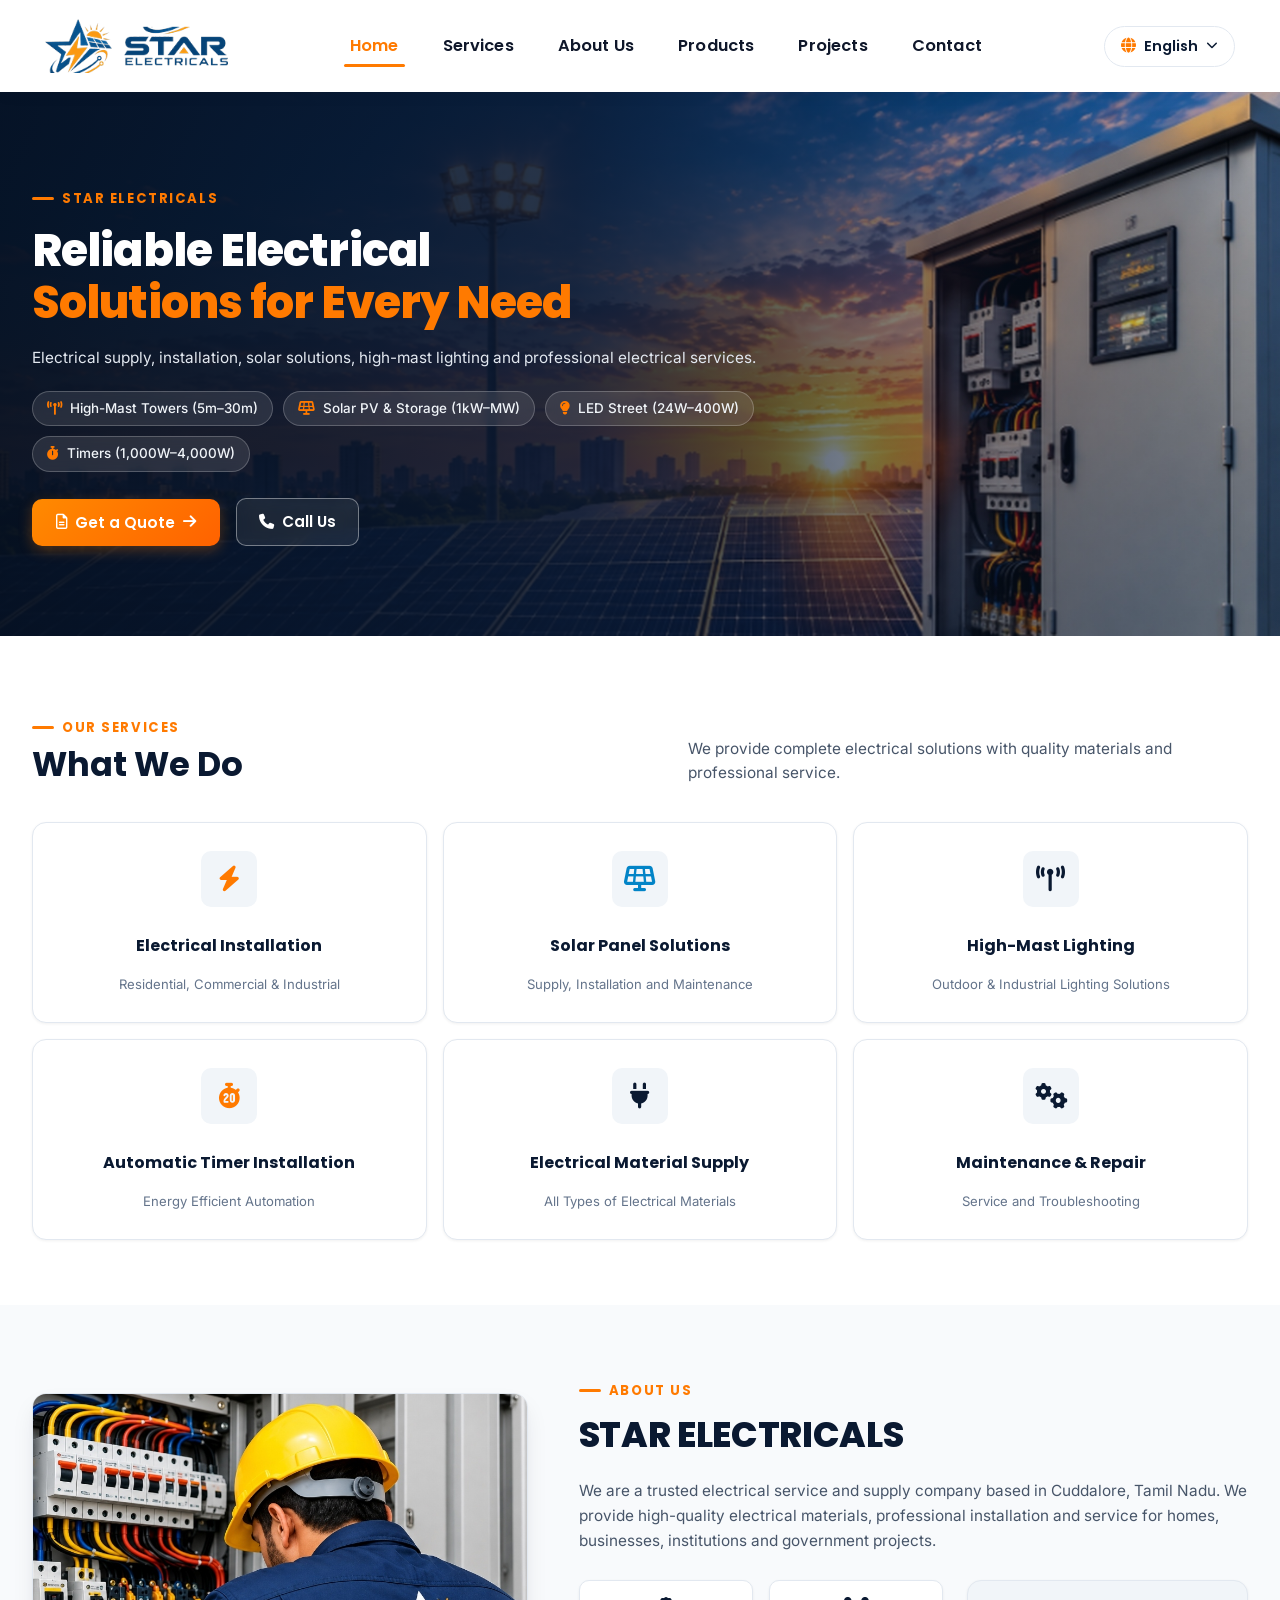
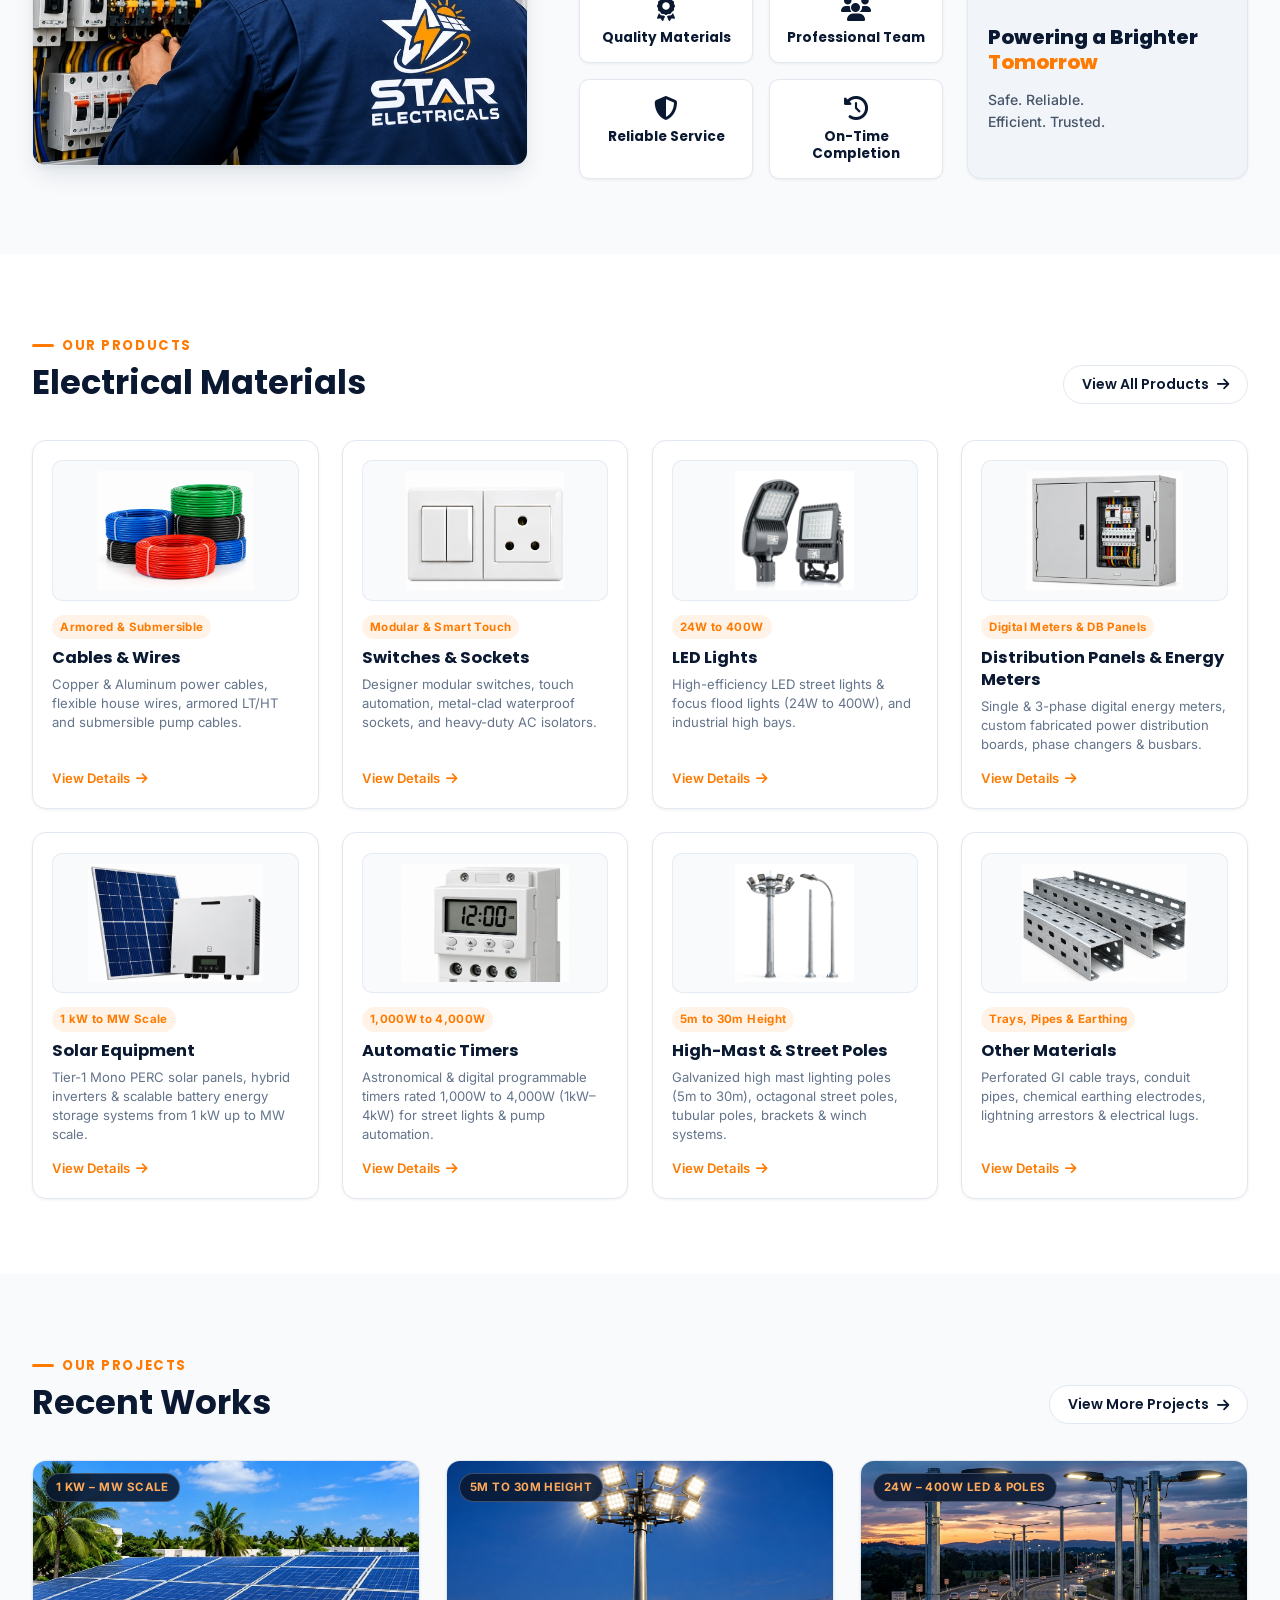
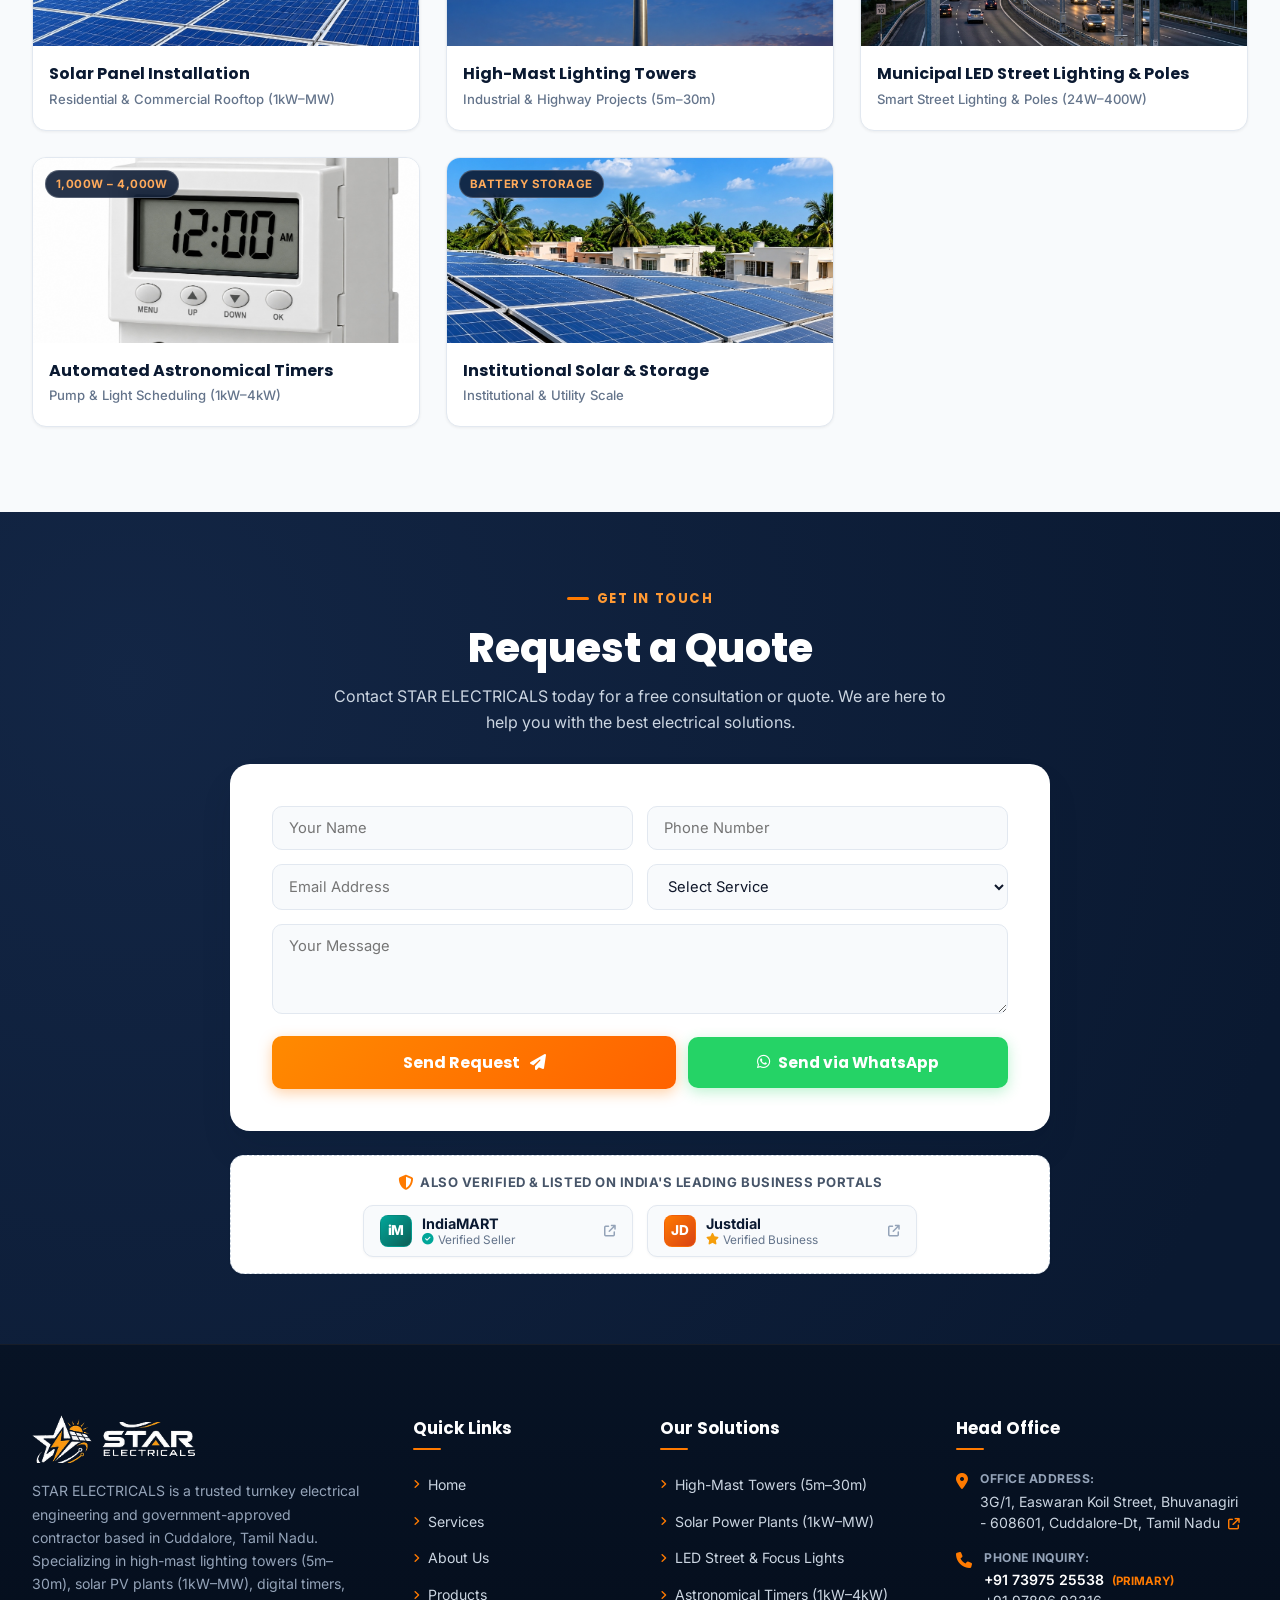
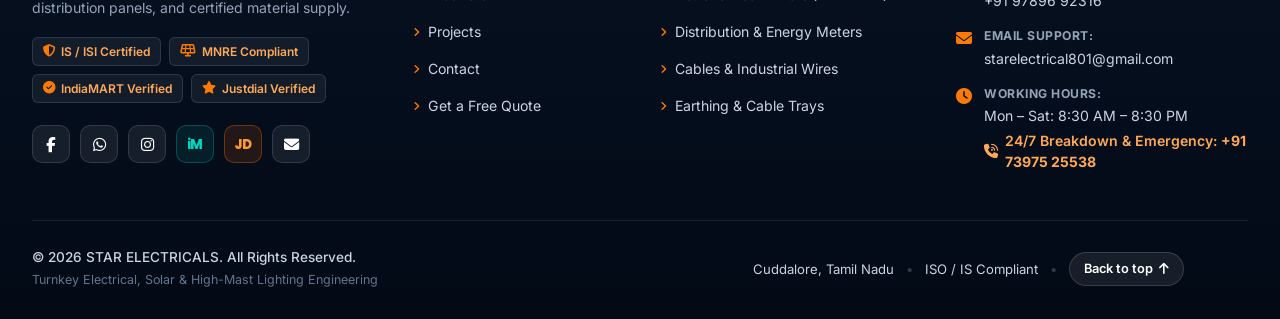
==== index.html @ 25f2b9d2 "Fix production canonical and sitemap URLs" ====
<!DOCTYPE html>
<html lang="en">
<head>
  <meta charset="UTF-8">
  <meta name="viewport" content="width=device-width, initial-scale=1.0">
  <title>STAR ELECTRICALS – Reliable Electrical Solutions, Solar & Lighting</title>
<meta name="description" content="STAR ELECTRICALS provides turnkey electrical engineering, high‑mast lighting, solar PV systems, LED street lighting (24W‑400W), and automatic timers (1,000W‑4,000W), and certified material supply across Tamil Nadu.">
<meta name="keywords" content="STAR ELECTRICALS, electrical services, high‑mast lighting, solar panels, LED street lights, automatic timers, electrical material supply, Cuddalore">
<meta name="robots" content="index, follow">
<link rel="canonical" href="https://www.starelectrical.net.in/">
<!-- Open Graph / Facebook -->
<meta property="og:title" content="STAR ELECTRICALS – Reliable Electrical Solutions, Solar & Lighting">
<meta property="og:description" content="Turnkey electrical engineering, high‑mast lighting, solar PV, LED street lighting, and automatic timers for residential, commercial and industrial projects in Tamil Nadu.">
<meta property="og:url" content="https://www.starelectrical.net.in/">
<meta property="og:type" content="website">
<meta property="og:image" content="https://www.starelectrical.net.in/assets/images/logo-horizontal.png">
<!-- Twitter Card -->
<meta name="twitter:card" content="summary_large_image">
<meta name="twitter:title" content="STAR ELECTRICALS – Reliable Electrical Solutions, Solar & Lighting">
<meta name="twitter:description" content="Turnkey electrical engineering, high‑mast lighting, solar PV, LED street lighting, and automatic timers for projects across Tamil Nadu.">
<meta name="twitter:image" content="https://www.starelectrical.net.in/assets/images/logo-horizontal.png">
<!-- Structured Data -->
<script type="application/ld+json">
{
  "@context": "https://schema.org",
  "@type": "LocalBusiness",
  "name": "STAR ELECTRICALS",
  "url": "https://www.starelectrical.net.in/",
  "logo": "https://www.starelectrical.net.in/assets/images/logo-horizontal.png",
  "telephone": "+91 73975 25538",
  "email": "starelectrical801@gmail.com",
  "address": {
    "@type": "PostalAddress",
    "streetAddress": "3G/1, Easwaran Koil Street",
    "addressLocality": "Bhuvanagiri",
    "addressRegion": "Tamil Nadu",
    "postalCode": "608601",
    "addressCountry": "IN"
  },
  "sameAs": [
    "https://www.facebook.com/share/1Vz6Le31kJ/",
    "https://wa.me/917397525538",
    "https://www.instagram.com/star_electrical801"
  ],
  "openingHours": "Mo-Sa 08:30-20:30"
}
</script>
  
  <!-- Google Fonts: Poppins, Inter & Indian language fonts -->
  <link rel="preconnect" href="https://fonts.googleapis.com">
  <link rel="preconnect" href="https://fonts.gstatic.com" crossorigin>
  <link href="https://fonts.googleapis.com/css2?family=Inter:wght@300;400;500;600;700&family=Poppins:wght@500;600;700;800&family=Noto+Sans+Tamil:wght@400;600;700&family=Noto+Sans+Devanagari:wght@400;600;700&family=Noto+Sans+Telugu:wght@400;600;700&family=Noto+Sans+Malayalam:wght@400;600;700&family=Noto+Sans+Kannada:wght@400;600;700&display=swap" rel="stylesheet">
  
  <!-- FontAwesome 6 Icons CDN -->
  <link rel="stylesheet" href="https://cdnjs.cloudflare.com/ajax/libs/font-awesome/6.5.1/css/all.min.css">
  
  <!-- Custom Stylesheet -->
  <link rel="stylesheet" href="styles.css">
</head>
<body>

  <!-- ==========================================================================
       HEADER & NAVIGATION BAR
       ========================================================================== -->
  <header class="site-header" id="siteHeader">
    <div class="container header-container">
      <!-- Logo Left -->
      <a href="#home" class="logo-wrapper" aria-label="STAR ELECTRICALS Home">
        <img src="assets/images/logo-horizontal.png" alt="STAR ELECTRICALS Logo" class="logo-img" onerror="this.src='assets/images/logo-transparent.png'">
      </a>

      <!-- Center Navigation Links -->
      <nav class="desktop-nav" aria-label="Main Navigation">
        <ul class="nav-menu">
          <li><a href="#home" class="nav-link active" data-i18n="nav_home">Home</a></li>
          <li><a href="#services" class="nav-link" data-i18n="nav_services">Services</a></li>
          <li><a href="#about" class="nav-link" data-i18n="nav_about">About Us</a></li>
          <li><a href="#products" class="nav-link" data-i18n="nav_products">Products</a></li>
          <li><a href="#projects" class="nav-link" data-i18n="nav_projects">Projects</a></li>
          <li><a href="#contact" class="nav-link" data-i18n="nav_contact">Contact</a></li>
        </ul>
      </nav>

      <!-- Right-Side Actions -->
      <div class="header-actions">
        <!-- Language Switcher Dropdown -->
        <div class="lang-selector-dropdown" id="langDropdownContainer">
          <button class="lang-btn" id="langBtn" type="button" aria-expanded="false" aria-label="Select Language">
            <i class="fa-solid fa-globe"></i>
            <span id="currentLangLabel">English</span>
            <i class="fa-solid fa-chevron-down" style="font-size: 0.72rem;"></i>
          </button>
          <ul class="lang-menu" id="langMenu">
            <li class="lang-option active" data-lang="en">English</li>
            <li class="lang-option" data-lang="ta">தமிழ் (Tamil)</li>
            <li class="lang-option" data-lang="hi">हिन्दी (Hindi)</li>
            <li class="lang-option" data-lang="te">తెలుగు (Telugu)</li>
            <li class="lang-option" data-lang="ml">മലയാളം (Malayalam)</li>
            <li class="lang-option" data-lang="kn">ಕನ್ನಡ (Kannada)</li>
          </ul>
        </div>

        <button class="mobile-toggle" id="mobileMenuBtn" aria-label="Toggle Mobile Menu">
          <i class="fa-solid fa-bars"></i>
        </button>
      </div>
    </div>
  </header>

  <!-- Mobile Drawer Menu -->
  <div class="mobile-nav-drawer" id="mobileDrawer">
    <div class="drawer-header">
      <img src="assets/images/logo-horizontal.png" alt="STAR ELECTRICALS" style="height: 38px;">
      <button class="modal-close-btn" id="closeDrawerBtn" aria-label="Close Menu">
        <i class="fa-solid fa-xmark"></i>
      </button>
    </div>

    <!-- Mobile Language Selector -->
    <div style="margin-bottom: 16px;">
      <span style="font-size: 0.8rem; font-weight: 700; color: var(--text-muted); text-transform: uppercase; margin-bottom: 6px; display: block;">
        <i class="fa-solid fa-globe" style="color: var(--primary-orange); margin-right: 4px;"></i> Select Language
      </span>
      <div class="mobile-lang-grid">
        <button class="mobile-lang-btn active" data-lang="en">EN</button>
        <button class="mobile-lang-btn" data-lang="ta">தமிழ்</button>
        <button class="mobile-lang-btn" data-lang="hi">हिन्दी</button>
        <button class="mobile-lang-btn" data-lang="te">తెలుగు</button>
        <button class="mobile-lang-btn" data-lang="ml">മലയാളം</button>
        <button class="mobile-lang-btn" data-lang="kn">ಕನ್ನಡ</button>
      </div>
    </div>

    <ul class="drawer-links">
      <li><a href="#home" class="drawer-link active" data-i18n="nav_home">Home</a></li>
      <li><a href="#services" class="drawer-link" data-i18n="nav_services">Services</a></li>
      <li><a href="#about" class="drawer-link" data-i18n="nav_about">About Us</a></li>
      <li><a href="#products" class="drawer-link" data-i18n="nav_products">Products</a></li>
      <li><a href="#projects" class="drawer-link" data-i18n="nav_projects">Projects</a></li>
      <li><a href="#contact" class="drawer-link" data-i18n="nav_contact">Contact</a></li>
    </ul>
    <div class="drawer-footer">
      <a href="tel:+917397525538" class="btn-phone-nav" style="justify-content: center;">
        <i class="fa-solid fa-phone"></i>
        <span>+91 73975 25538</span>
      </a>
      <button class="btn-primary open-quote-modal" style="width: 100%;">
        <span data-i18n="btn_quote">Get a Quote</span>
        <i class="fa-solid fa-arrow-right"></i>
      </button>
    </div>
  </div>

  <main>
    <!-- ==========================================================================
         HERO SECTION
         ========================================================================== -->
    <section class="hero-section" id="home">
      <div class="hero-overlay"></div>
      <div class="container hero-container">
        <!-- Hero Primary Content -->
        <div class="hero-content">
          <span class="section-tag" data-i18n="hero_tag">STAR ELECTRICALS</span>
          <h1 class="hero-title">
            <span data-i18n="hero_title_1">Reliable Electrical</span>
            <span class="text-orange" data-i18n="hero_title_2">Solutions for Every Need</span>
          </h1>
          <p class="hero-description" data-i18n="hero_desc">
            Turnkey electrical engineering, industrial high-mast lighting (5m–30m), solar PV systems (1kW–MW), digital timers, and certified equipment supply across Tamil Nadu.
          </p>

          <!-- Project Highlights Pills -->
          <div class="hero-project-pills">
            <span class="hero-pill"><i class="fa-solid fa-tower-broadcast"></i> High-Mast Towers (5m–30m)</span>
            <span class="hero-pill"><i class="fa-solid fa-solar-panel"></i> Solar PV & Storage (1kW–MW)</span>
            <span class="hero-pill"><i class="fa-solid fa-lightbulb"></i> LED Street (24W–400W)</span>
            <span class="hero-pill"><i class="fa-solid fa-stopwatch"></i> Timers (1,000W–4,000W)</span>
          </div>

          <div class="hero-buttons">
            <button class="btn-primary open-quote-modal" type="button">
              <i class="fa-regular fa-file-lines"></i>
              <span data-i18n="btn_quote">Get a Quote</span>
              <i class="fa-solid fa-arrow-right"></i>
            </button>
            <a href="tel:+917397525538" class="btn-outline-white">
              <i class="fa-solid fa-phone"></i>
              <span data-i18n="btn_call_us">Call Us</span>
            </a>
          </div>
        </div>
      </div>
    </section>

    <!-- ==========================================================================
         SERVICES SECTION ("What We Do")
         ========================================================================== -->
    <section class="services-section" id="services">
      <div class="container">
        <div class="section-header-row">
          <div>
            <span class="section-tag" data-i18n="services_tag">OUR SERVICES</span>
            <h2 class="section-title" data-i18n="services_title">What We Do</h2>
          </div>
          <p class="section-subtext" data-i18n="services_subtitle">
            We provide complete electrical solutions with quality materials and professional service.
          </p>
        </div>

        <div class="services-grid">
          <!-- Card 1: Electrical Installation -->
          <div class="service-card" onclick="selectServiceInForm('Electrical Installation')">
            <div class="service-icon-wrapper icon-orange">
              <i class="fa-solid fa-bolt"></i>
            </div>
            <h3 class="service-title" data-i18n="srv_1_title">Electrical Installation</h3>
            <p class="service-desc" data-i18n="srv_1_desc">Residential, Commercial & Industrial</p>
          </div>

          <!-- Card 2: Solar Panel Solutions -->
          <div class="service-card" onclick="selectServiceInForm('Solar Panel Solutions')">
            <div class="service-icon-wrapper">
              <i class="fa-solid fa-solar-panel" style="color: #0284c7;"></i>
            </div>
            <h3 class="service-title" data-i18n="srv_2_title">Solar Panel Solutions</h3>
            <p class="service-desc" data-i18n="srv_2_desc">Supply, Installation and Maintenance</p>
          </div>

          <!-- Card 3: High-Mast Lighting -->
          <div class="service-card" onclick="selectServiceInForm('High-Mast Lighting')">
            <div class="service-icon-wrapper">
              <i class="fa-solid fa-tower-broadcast" style="color: #0a1931;"></i>
            </div>
            <h3 class="service-title" data-i18n="srv_3_title">High-Mast Lighting</h3>
            <p class="service-desc" data-i18n="srv_3_desc">Outdoor & Industrial Lighting Solutions</p>
          </div>

          <!-- Card 4: Automatic Timer Installation -->
          <div class="service-card" onclick="selectServiceInForm('Automatic Timer Installation')">
            <div class="service-icon-wrapper icon-orange">
              <i class="fa-solid fa-stopwatch-20"></i>
            </div>
            <h3 class="service-title" data-i18n="srv_4_title">Automatic Timer Installation</h3>
            <p class="service-desc" data-i18n="srv_4_desc">Energy Efficient Automation</p>
          </div>

          <!-- Card 5: Electrical Material Supply -->
          <div class="service-card" onclick="selectServiceInForm('Electrical Material Supply')">
            <div class="service-icon-wrapper">
              <i class="fa-solid fa-plug" style="color: #0a1931;"></i>
            </div>
            <h3 class="service-title" data-i18n="srv_5_title">Electrical Material Supply</h3>
            <p class="service-desc" data-i18n="srv_5_desc">All Types of Electrical Materials</p>
          </div>

          <!-- Card 6: Maintenance & Repair -->
          <div class="service-card" onclick="selectServiceInForm('Maintenance & Repair')">
            <div class="service-icon-wrapper">
              <i class="fa-solid fa-gears" style="color: #0a1931;"></i>
            </div>
            <h3 class="service-title" data-i18n="srv_6_title">Maintenance & Repair</h3>
            <p class="service-desc" data-i18n="srv_6_desc">Service and Troubleshooting</p>
          </div>
        </div>
      </div>
    </section>

    <!-- ==========================================================================
         ABOUT SECTION
         ========================================================================== -->
    <section class="about-section" id="about">
      <div class="container">
        <div class="about-layout">
          <!-- Left Column: Technician Image -->
          <div class="about-image-card">
            <img src="assets/images/about-technician-hd.jpg" alt="STAR ELECTRICALS Certified Technician working on electrical panel" class="about-img">
          </div>

          <!-- Right Column: Content & Trust Indicators -->
          <div class="about-content">
            <span class="section-tag" data-i18n="about_tag">ABOUT US</span>
            <h2 class="about-company-name" data-i18n="about_company">STAR ELECTRICALS</h2>
            <p class="about-paragraph" data-i18n="about_desc">
              We are a trusted electrical service and supply company based in Cuddalore, Tamil Nadu. We provide high-quality electrical materials, professional installation and service for homes, businesses, institutions and government projects.
            </p>

            <div class="about-bottom-row">
              <!-- 4 Trust Indicators Grid -->
              <div class="trust-indicators-grid">
                <div class="trust-item">
                  <i class="fa-solid fa-award trust-icon"></i>
                  <span class="trust-label" data-i18n="trust_1">Quality Materials</span>
                </div>
                <div class="trust-item">
                  <i class="fa-solid fa-users trust-icon"></i>
                  <span class="trust-label" data-i18n="trust_2">Professional Team</span>
                </div>
                <div class="trust-item">
                  <i class="fa-solid fa-shield-halved trust-icon"></i>
                  <span class="trust-label" data-i18n="trust_3">Reliable Service</span>
                </div>
                <div class="trust-item">
                  <i class="fa-solid fa-clock-rotate-left trust-icon"></i>
                  <span class="trust-label" data-i18n="trust_4">On-Time Completion</span>
                </div>
              </div>

              <!-- Side Highlight Box -->
              <div class="side-highlight-card">
                <h3 class="highlight-heading">
                  <span data-i18n="highlight_title_1">Powering a Brighter</span>
                  <span class="highlight-orange" data-i18n="highlight_title_2">Tomorrow</span>
                </h3>
                <p class="highlight-values" data-i18n="highlight_values">
                  Safe. Reliable.<br>
                  Efficient. Trusted.
                </p>
              </div>
            </div>
          </div>
        </div>
      </div>
    </section>

    <!-- ==========================================================================
         PRODUCTS SECTION ("Electrical Materials")
         ========================================================================== -->
    <section class="products-section" id="products">
      <div class="container">
        <div class="section-header-row">
          <div>
            <span class="section-tag" data-i18n="products_tag">OUR PRODUCTS</span>
            <h2 class="section-title" data-i18n="products_title">Electrical Materials</h2>
          </div>
          <button class="btn-outline-navy open-quote-modal" type="button">
            <span data-i18n="btn_view_products">View All Products</span>
            <i class="fa-solid fa-arrow-right"></i>
          </button>
        </div>

        <div class="products-grid">
          <!-- Product 1: Cables & Wires -->
          <div class="product-card" onclick="openProductModal('cables')">
            <div class="product-image-container">
              <img src="assets/images/product-cables-hd.jpg" alt="Cables & Wires" class="product-img">
            </div>
            <div class="product-card-body">
              <span class="product-badge">Armored & Submersible</span>
              <h3 class="product-title" data-i18n="prod_1">Cables & Wires</h3>
              <p class="product-snippet">Copper & Aluminum power cables, flexible house wires, armored LT/HT and submersible pump cables.</p>
              <div class="product-card-action">
                <span>View Details</span>
                <i class="fa-solid fa-arrow-right"></i>
              </div>
            </div>
          </div>

          <!-- Product 2: Switches & Sockets -->
          <div class="product-card" onclick="openProductModal('switches')">
            <div class="product-image-container">
              <img src="assets/images/product-switches-hd.jpg" alt="Switches & Sockets" class="product-img">
            </div>
            <div class="product-card-body">
              <span class="product-badge">Modular & Smart Touch</span>
              <h3 class="product-title" data-i18n="prod_2">Switches & Sockets</h3>
              <p class="product-snippet">Designer modular switches, touch automation, metal-clad waterproof sockets, and heavy-duty AC isolators.</p>
              <div class="product-card-action">
                <span>View Details</span>
                <i class="fa-solid fa-arrow-right"></i>
              </div>
            </div>
          </div>

          <!-- Product 3: LED Lights -->
          <div class="product-card" onclick="openProductModal('led')">
            <div class="product-image-container">
              <img src="assets/images/product-led-hd.jpg" alt="LED Lights" class="product-img">
            </div>
            <div class="product-card-body">
              <span class="product-badge">24W to 400W</span>
              <h3 class="product-title" data-i18n="prod_3">LED Lights</h3>
              <p class="product-snippet">High-efficiency LED street lights & focus flood lights (24W to 400W), and industrial high bays.</p>
              <div class="product-card-action">
                <span>View Details</span>
                <i class="fa-solid fa-arrow-right"></i>
              </div>
            </div>
          </div>

          <!-- Product 4: Distribution Panels & Energy Meters -->
          <div class="product-card" onclick="openProductModal('panels')">
            <div class="product-image-container">
              <img src="assets/images/product-panels-hd.jpg" alt="Distribution Panels & Energy Meters" class="product-img">
            </div>
            <div class="product-card-body">
              <span class="product-badge">Digital Meters & DB Panels</span>
              <h3 class="product-title" data-i18n="prod_4">Distribution Panels & Energy Meters</h3>
              <p class="product-snippet">Single & 3-phase digital energy meters, custom fabricated power distribution boards, phase changers & busbars.</p>
              <div class="product-card-action">
                <span>View Details</span>
                <i class="fa-solid fa-arrow-right"></i>
              </div>
            </div>
          </div>

          <!-- Product 5: Solar Equipment -->
          <div class="product-card" onclick="openProductModal('solar')">
            <div class="product-image-container">
              <img src="assets/images/product-solar-hd.jpg" alt="Solar Equipment" class="product-img">
            </div>
            <div class="product-card-body">
              <span class="product-badge">1 kW to MW Scale</span>
              <h3 class="product-title" data-i18n="prod_5">Solar Equipment</h3>
              <p class="product-snippet">Tier-1 Mono PERC solar panels, hybrid inverters & scalable battery energy storage systems from 1 kW up to MW scale.</p>
              <div class="product-card-action">
                <span>View Details</span>
                <i class="fa-solid fa-arrow-right"></i>
              </div>
            </div>
          </div>

          <!-- Product 6: Automatic Timers -->
          <div class="product-card" onclick="openProductModal('timers')">
            <div class="product-image-container">
              <img src="assets/images/product-timers-hd.jpg" alt="Automatic Timers" class="product-img">
            </div>
            <div class="product-card-body">
              <span class="product-badge">1,000W to 4,000W</span>
              <h3 class="product-title" data-i18n="prod_6">Automatic Timers</h3>
              <p class="product-snippet">Astronomical & digital programmable timers rated 1,000W to 4,000W (1kW–4kW) for street lights & pump automation.</p>
              <div class="product-card-action">
                <span>View Details</span>
                <i class="fa-solid fa-arrow-right"></i>
              </div>
            </div>
          </div>

          <!-- Product 7: High-Mast & Street Poles -->
          <div class="product-card" onclick="openProductModal('poles')">
            <div class="product-image-container">
              <img src="assets/images/product-pole-hd.jpg" alt="High-Mast & Street Poles" class="product-img">
            </div>
            <div class="product-card-body">
              <span class="product-badge">5m to 30m Height</span>
              <h3 class="product-title" data-i18n="prod_8">High-Mast & Street Poles</h3>
              <p class="product-snippet">Galvanized high mast lighting poles (5m to 30m), octagonal street poles, tubular poles, brackets & winch systems.</p>
              <div class="product-card-action">
                <span>View Details</span>
                <i class="fa-solid fa-arrow-right"></i>
              </div>
            </div>
          </div>

          <!-- Product 8: Other Materials -->
          <div class="product-card" onclick="openProductModal('other')">
            <div class="product-image-container">
              <img src="assets/images/product-other-hd.jpg" alt="Other Materials" class="product-img">
            </div>
            <div class="product-card-body">
              <span class="product-badge">Trays, Pipes & Earthing</span>
              <h3 class="product-title" data-i18n="prod_7">Other Materials</h3>
              <p class="product-snippet">Perforated GI cable trays, conduit pipes, chemical earthing electrodes, lightning arrestors & electrical lugs.</p>
              <div class="product-card-action">
                <span>View Details</span>
                <i class="fa-solid fa-arrow-right"></i>
              </div>
            </div>
          </div>
        </div>
      </div>
    </section>

    <!-- ==========================================================================
         PROJECTS SECTION ("Recent Works")
         ========================================================================== -->
    <section class="projects-section" id="projects">
      <div class="container">
        <div class="section-header-row">
          <div>
            <span class="section-tag" data-i18n="projects_tag">OUR PROJECTS</span>
            <h2 class="section-title" data-i18n="projects_title">Recent Works</h2>
          </div>
          <button class="btn-outline-navy open-quote-modal" type="button">
            <span data-i18n="btn_view_projects">View More Projects</span>
            <i class="fa-solid fa-arrow-right"></i>
          </button>
        </div>

        <div class="projects-grid">
          <!-- Project 1: Solar Panel Installation (1kW to MW) -->
          <div class="project-card" onclick="openProjectLightbox('solar-rooftop')">
            <div class="project-image-box">
              <span class="project-badge-overlay">1 kW – MW Scale</span>
              <img src="assets/images/project-solar-residential-hd.jpg" alt="Solar Panel Installation" class="project-img">
            </div>
            <div class="project-info">
              <h3 class="project-title" data-i18n="proj_1_title">Solar Panel Installation</h3>
              <span class="project-category" data-i18n="proj_1_cat">Residential & Commercial Rooftop (1kW–MW)</span>
            </div>
          </div>

          <!-- Project 2: High-Mast Lighting Towers (5m to 30m) -->
          <div class="project-card" onclick="openProjectLightbox('high-mast')">
            <div class="project-image-box">
              <span class="project-badge-overlay">5m to 30m Height</span>
              <img src="assets/images/project-highmast-industrial-hd.jpg" alt="High-Mast Lighting Towers" class="project-img">
            </div>
            <div class="project-info">
              <h3 class="project-title" data-i18n="proj_2_title">High-Mast Lighting Towers</h3>
              <span class="project-category" data-i18n="proj_2_cat">Industrial & Highway Projects (5m–30m)</span>
            </div>
          </div>

          <!-- Project 4: Municipal LED Street Lighting & Poles (24W to 400W) -->
          <div class="project-card" onclick="openProjectLightbox('street-lighting')">
            <div class="project-image-box">
              <span class="project-badge-overlay">24W – 400W LED & Poles</span>
              <img src="assets/images/project-street-lighting-hd.jpg" alt="Municipal LED Street Lighting & Poles" class="project-img">
            </div>
            <div class="project-info">
              <h3 class="project-title" data-i18n="proj_4_title">Municipal LED Street Lighting & Poles</h3>
              <span class="project-category" data-i18n="proj_4_cat">Smart Street Lighting & Poles (24W–400W)</span>
            </div>
          </div>

          <!-- Project 5: Automated Astronomical Timers (1,000W to 4,000W) -->
          <div class="project-card" onclick="openProjectLightbox('automatic-timers')">
            <div class="project-image-box">
              <span class="project-badge-overlay">1,000W – 4,000W</span>
              <img src="assets/images/product-timers-hd.jpg" alt="Automated Astronomical Timers" class="project-img">
            </div>
            <div class="project-info">
              <h3 class="project-title" data-i18n="proj_5_title">Automated Astronomical Timers</h3>
              <span class="project-category" data-i18n="proj_5_cat">Pump & Light Scheduling (1kW–4kW)</span>
            </div>
          </div>

          <!-- Project 6: Institutional Solar & Battery Storage -->
          <div class="project-card" onclick="openProjectLightbox('institutional-solar')">
            <div class="project-image-box">
              <span class="project-badge-overlay">Battery Storage</span>
              <img src="assets/images/project-solar-institutional-hd.jpg" alt="Institutional Solar & Storage" class="project-img">
            </div>
            <div class="project-info">
              <h3 class="project-title" data-i18n="proj_6_title">Institutional Solar & Storage</h3>
              <span class="project-category" data-i18n="proj_6_cat">Institutional & Utility Scale</span>
            </div>
          </div>
        </div>
      </div>
    </section>

    <!-- ==========================================================================
         CONTACT / CTA SECTION ("Need Electrical Service?")
         ========================================================================== -->
    <section class="contact-section" id="contact">
      <div class="container">
        <div class="quote-section-wrapper">
          <div class="quote-section-header">
            <span class="section-tag" style="color: #ff9933;" data-i18n="contact_tag">GET IN TOUCH</span>
            <h2 class="contact-title" data-i18n="form_title">Request a Quote</h2>
            <p class="contact-description" data-i18n="contact_desc">
              Contact STAR ELECTRICALS today for a free consultation or quote. We are here to help you with the best electrical solutions.
            </p>
          </div>

          <!-- Request a Quote Form Card -->
          <div class="quote-form-card">
            <form class="quote-form" id="quoteForm" onsubmit="handleQuoteSubmit(event)">
              <div class="form-row-2col">
                <input type="text" id="formName" class="form-input" placeholder="Your Name" data-i18n-placeholder="placeholder_name" required>
                <input type="tel" id="formPhone" class="form-input" placeholder="Phone Number" data-i18n-placeholder="placeholder_phone" required>
              </div>
              <div class="form-row-2col">
                <input type="email" id="formEmail" class="form-input" placeholder="Email Address" data-i18n-placeholder="placeholder_email">
                <select id="formService" class="form-select" required>
                  <option value="" disabled selected data-i18n="select_service">Select Service</option>
                  <option value="Electrical Installation">Electrical Installation</option>
                  <option value="Solar Panel Solutions">Solar Panel Solutions</option>
                  <option value="High-Mast Lighting">High-Mast Lighting</option>
                  <option value="High-Mast & Poles Supply">High-Mast & Poles Supply</option>
                  <option value="LED & Focus Lighting">LED & Focus Lighting</option>
                  <option value="Automatic Timer Installation">Automatic Timer Installation</option>
                  <option value="Electrical Material Supply">Electrical Material Supply</option>
                  <option value="Maintenance & Repair">Maintenance & Repair</option>
                  <option value="Other Inquiries">Other Inquiries</option>
                </select>
              </div>
              <textarea id="formMessage" class="form-textarea" placeholder="Your Message" data-i18n-placeholder="placeholder_msg" rows="3"></textarea>
              
              <div class="form-actions-row">
                <button type="submit" class="btn-form-submit" id="btnSubmitQuote">
                  <span data-i18n="btn_send_request">Send Request to Email</span>
                  <i class="fa-solid fa-paper-plane"></i>
                </button>
                <button type="button" class="btn-wa-submit" onclick="sendQuoteViaWhatsApp('quoteForm')" title="Send quote directly to WhatsApp">
                  <i class="fa-brands fa-whatsapp"></i>
                  <span>Send via WhatsApp</span>
                </button>
              </div>
            </form>
          </div>

          <!-- Verified B2B Directories Strip -->
          <div class="quote-b2b-trust-strip">
            <div class="b2b-trust-title">
              <i class="fa-solid fa-shield-halved"></i>
              <span>Also Verified & Listed on India's Leading Business Portals</span>
            </div>
            <div class="b2b-trust-chips">
              <a href="https://IndiaMART.in/y2gMbQ3L" target="_blank" rel="noopener" class="b2b-trust-chip im" title="Star Electricals on IndiaMART">
                <span class="b2b-chip-badge im-tag">iM</span>
                <span class="b2b-chip-info">
                  <strong>IndiaMART</strong>
                  <span class="b2b-sub"><i class="fa-solid fa-circle-check"></i> Verified Seller</span>
                </span>
                <i class="fa-solid fa-arrow-up-right-from-square chip-ext-icon"></i>
              </a>
              <a href="https://www.justdial.com/Cuddalore/Star-Electricals-Bhuvanagiri/nct-10182601" target="_blank" rel="noopener" class="b2b-trust-chip jd" title="Star Electricals on Justdial">
                <span class="b2b-chip-badge jd-tag">JD</span>
                <span class="b2b-chip-info">
                  <strong>Justdial</strong>
                  <span class="b2b-sub"><i class="fa-solid fa-star"></i> Verified Business</span>
                </span>
                <i class="fa-solid fa-arrow-up-right-from-square chip-ext-icon"></i>
              </a>
            </div>
          </div>
        </div>
      </div>
    </section>
  </main>

  <!-- ==========================================================================
       FOOTER
       ========================================================================== -->
  <footer class="site-footer">
    <div class="container">
      <!-- Main Footer Columns -->
      <div class="footer-main-grid">
        <!-- Col 1: Company Profile & Socials -->
        <div class="footer-col footer-col-about">
          <div class="footer-logo-box">
            <img src="assets/images/logo-horizontal-white.png" alt="STAR ELECTRICALS" class="footer-logo-img" onerror="this.src='assets/images/logo-white.png'">
          </div>
          <p class="footer-about-text">
            STAR ELECTRICALS is a trusted turnkey electrical engineering and government-approved contractor based in Cuddalore, Tamil Nadu. Specializing in high-mast lighting towers (5m–30m), solar PV plants (1kW–MW), digital timers, distribution panels, and certified material supply.
          </p>
          <div class="footer-badges">
            <span class="footer-badge"><i class="fa-solid fa-shield-halved"></i> IS / ISI Certified</span>
            <span class="footer-badge"><i class="fa-solid fa-solar-panel"></i> MNRE Compliant</span>
            <a href="https://IndiaMART.in/y2gMbQ3L" target="_blank" rel="noopener" class="footer-badge footer-badge-link im-badge" title="Verified Seller on IndiaMART">
              <i class="fa-solid fa-circle-check"></i> IndiaMART Verified
            </a>
            <a href="https://www.justdial.com/Cuddalore/Star-Electricals-Bhuvanagiri/nct-10182601" target="_blank" rel="noopener" class="footer-badge footer-badge-link jd-badge" title="Verified Business on Justdial">
              <i class="fa-solid fa-star"></i> Justdial Verified
            </a>
          </div>
          <div class="footer-social-links">
            <a href="https://www.facebook.com/share/1Vz6Le31kJ/" target="_blank" rel="noopener" class="social-icon-btn fb" title="Facebook" aria-label="Facebook">
              <i class="fa-brands fa-facebook-f"></i>
            </a>
            <a href="https://wa.me/917397525538" target="_blank" rel="noopener" class="social-icon-btn wa" title="WhatsApp (+91 73975 25538)" aria-label="WhatsApp">
              <i class="fa-brands fa-whatsapp"></i>
            </a>
            <a href="https://www.instagram.com/star_electrical801?stkn=MTY3cGUxZndmcHlkZw==" target="_blank" rel="noopener" class="social-icon-btn ig" title="Instagram" aria-label="Instagram">
              <i class="fa-brands fa-instagram"></i>
            </a>
            <a href="https://IndiaMART.in/y2gMbQ3L" target="_blank" rel="noopener" class="social-icon-btn im" title="IndiaMART Verified Seller Profile" aria-label="IndiaMART">
              <span class="b2b-btn-text">iM</span>
            </a>
            <a href="https://www.justdial.com/Cuddalore/Star-Electricals-Bhuvanagiri/nct-10182601" target="_blank" rel="noopener" class="social-icon-btn jd" title="Justdial Verified Business Profile" aria-label="Justdial">
              <span class="b2b-btn-text">JD</span>
            </a>
            <a href="mailto:starelectrical801@gmail.com" class="social-icon-btn em" title="Email Us (starelectrical801@gmail.com)" aria-label="Email">
              <i class="fa-solid fa-envelope"></i>
            </a>
          </div>
        </div>

        <!-- Col 2: Quick Links Navigation -->
        <div class="footer-col">
          <h4 class="footer-col-title">Quick Links</h4>
          <ul class="footer-links-list">
            <li><a href="#home"><i class="fa-solid fa-angle-right"></i> <span data-i18n="nav_home">Home</span></a></li>
            <li><a href="#services"><i class="fa-solid fa-angle-right"></i> <span data-i18n="nav_services">Our Services</span></a></li>
            <li><a href="#about"><i class="fa-solid fa-angle-right"></i> <span data-i18n="nav_about">About Us</span></a></li>
            <li><a href="#products"><i class="fa-solid fa-angle-right"></i> <span data-i18n="nav_products">Products & Materials</span></a></li>
            <li><a href="#projects"><i class="fa-solid fa-angle-right"></i> <span data-i18n="nav_projects">Recent Projects</span></a></li>
            <li><a href="#contact"><i class="fa-solid fa-angle-right"></i> <span data-i18n="nav_contact">Contact Us</span></a></li>
            <li><a href="javascript:void(0)" onclick="openQuoteModal()"><i class="fa-solid fa-angle-right"></i> <span>Get a Free Quote</span></a></li>
          </ul>
        </div>

        <!-- Col 3: Key Solutions & Equipment -->
        <div class="footer-col">
          <h4 class="footer-col-title">Our Solutions</h4>
          <ul class="footer-links-list">
            <li><a href="javascript:void(0)" onclick="openProductModal('poles')"><i class="fa-solid fa-angle-right"></i> <span>High-Mast Towers (5m–30m)</span></a></li>
            <li><a href="javascript:void(0)" onclick="openProductModal('solar')"><i class="fa-solid fa-angle-right"></i> <span>Solar Power Plants (1kW–MW)</span></a></li>
            <li><a href="javascript:void(0)" onclick="openProductModal('led')"><i class="fa-solid fa-angle-right"></i> <span>LED Street & Focus Lights</span></a></li>
            <li><a href="javascript:void(0)" onclick="openProductModal('timers')"><i class="fa-solid fa-angle-right"></i> <span>Astronomical Timers (1kW–4kW)</span></a></li>
            <li><a href="javascript:void(0)" onclick="openProductModal('panels')"><i class="fa-solid fa-angle-right"></i> <span>Distribution & Energy Meters</span></a></li>
            <li><a href="javascript:void(0)" onclick="openProductModal('cables')"><i class="fa-solid fa-angle-right"></i> <span>Cables & Industrial Wires</span></a></li>
            <li><a href="javascript:void(0)" onclick="openProductModal('other')"><i class="fa-solid fa-angle-right"></i> <span>Earthing & Cable Trays</span></a></li>
          </ul>
        </div>

        <!-- Col 4: Corporate Headquarters & Hours -->
        <div class="footer-col">
          <h4 class="footer-col-title">Head Office</h4>
          <ul class="footer-contact-list">
            <li class="footer-contact-item">
              <i class="fa-solid fa-location-dot footer-contact-icon"></i>
              <div>
                <strong class="footer-contact-label">Office Address:</strong>
                <a href="https://www.google.com/maps/search/?api=1&query=STAR+ELECTRICALS+3G%2F1+Easwaran+Koil+Street+Bhuvanagiri+608601+Cuddalore+Tamil+Nadu" target="_blank" rel="noopener" class="footer-map-link" title="Open Office Location in Google Maps">
                  <span>3G/1, Easwaran Koil Street, Bhuvanagiri - 608601, Cuddalore-Dt, Tamil Nadu</span>
                  <i class="fa-solid fa-arrow-up-right-from-square" style="font-size: 0.72rem; color: var(--primary-orange); margin-left: 4px;"></i>
                </a>
              </div>
            </li>
            <li class="footer-contact-item">
              <i class="fa-solid fa-phone footer-contact-icon"></i>
              <div>
                <strong class="footer-contact-label">Phone Inquiry:</strong>
                <a href="tel:+917397525538" style="font-weight: 600; color: #ffffff;">+91 73975 25538 <span style="font-size: 0.72rem; color: var(--primary-orange); font-weight: 700; text-transform: uppercase; margin-left: 4px;">(Primary)</span></a><br>
                <a href="tel:+919789692316">+91 97896 92316</a>
              </div>
            </li>
            <li class="footer-contact-item">
              <i class="fa-solid fa-envelope footer-contact-icon"></i>
              <div>
                <strong class="footer-contact-label">Email Support:</strong>
                <a href="mailto:starelectrical801@gmail.com">starelectrical801@gmail.com</a>
              </div>
            </li>
            <li class="footer-contact-item">
              <i class="fa-solid fa-clock footer-contact-icon"></i>
              <div>
                <strong class="footer-contact-label">Working Hours:</strong>
                <span>Mon – Sat: 8:30 AM – 8:30 PM</span><br>
                <a href="tel:+917397525538" class="footer-emergency-call" title="Emergency Electrical Breakdown Callout">
                  <i class="fa-solid fa-phone-volume"></i> <span>24/7 Breakdown & Emergency: <strong>+91 73975 25538</strong></span>
                </a>
              </div>
            </li>
          </ul>
        </div>
      </div>

      <!-- Footer Bottom Sub-bar -->
      <div class="footer-bottom-bar">
        <div class="footer-bottom-copy">
          <p data-i18n="footer_copyright">&copy; 2026 STAR ELECTRICALS. All Rights Reserved.</p>
          <span class="footer-bottom-sub">Turnkey Electrical, Solar & High-Mast Lighting Engineering</span>
        </div>
        <div class="footer-bottom-badges">
          <a href="https://www.google.com/maps/search/?api=1&query=Bhuvanagiri+Cuddalore+Tamil+Nadu" target="_blank" rel="noopener" class="footer-bottom-location-link" title="View on Google Maps">
            <span data-i18n="footer_location"><i class="fa-solid fa-location-dot" style="color: var(--primary-orange);"></i> Cuddalore, Tamil Nadu</span>
          </a>
          <span class="footer-dot">•</span>
          <span>ISO / IS Compliant</span>
          <span class="footer-dot">•</span>
          <a href="#home" class="btn-back-to-top" title="Back to top">
            <span>Back to top</span>
            <i class="fa-solid fa-arrow-up"></i>
          </a>
        </div>
      </div>
    </div>
  </footer>

  <!-- ==========================================================================
       MODALS & FLOATING ACTIONS
       ========================================================================== -->

  <!-- Interactive Quote Modal -->
  <div class="modal-overlay" id="quoteModalOverlay">
    <div class="modal-container">
      <button class="modal-close-btn" onclick="closeQuoteModal()" aria-label="Close Modal">
        <i class="fa-solid fa-xmark"></i>
      </button>
      <h3 class="form-card-title" style="margin-top: 6px;" data-i18n="modal_title">Request a Quick Quote</h3>
      <p style="color: var(--text-muted); font-size: 0.9rem; margin-bottom: 20px;" data-i18n="modal_desc">
        Fill in your requirements below and our technical team will get back to you promptly.
      </p>
      <form class="quote-form" id="modalQuoteForm" onsubmit="handleModalQuoteSubmit(event)">
        <input type="text" id="modalName" class="form-input" placeholder="Your Name" data-i18n-placeholder="placeholder_name" required>
        <input type="tel" id="modalPhone" class="form-input" placeholder="Phone Number" data-i18n-placeholder="placeholder_phone" required>
        <input type="email" id="modalEmail" class="form-input" placeholder="Email Address" data-i18n-placeholder="placeholder_email">
        <select id="modalService" class="form-select" required>
          <option value="" disabled selected data-i18n="select_service">Select Service Required</option>
          <option value="Electrical Installation">Electrical Installation</option>
          <option value="Solar Panel Solutions">Solar Panel Solutions</option>
          <option value="High-Mast Lighting">High-Mast Lighting</option>
          <option value="High-Mast & Poles Supply">High-Mast & Poles Supply</option>
          <option value="LED & Focus Lighting">LED & Focus Lighting</option>
          <option value="Automatic Timer Installation">Automatic Timer Installation</option>
          <option value="Electrical Material Supply">Electrical Material Supply</option>
          <option value="Maintenance & Repair">Maintenance & Repair</option>
          <option value="General Inquiries">General Inquiries</option>
        </select>
        <textarea id="modalMessage" class="form-textarea" placeholder="Briefly describe your project or required materials" data-i18n-placeholder="placeholder_modal_msg" rows="3"></textarea>
        <div class="form-actions-row">
          <button type="submit" class="btn-form-submit" id="btnSubmitModalQuote">
            <span data-i18n="btn_submit_request">Send Request to Email</span>
            <i class="fa-solid fa-paper-plane"></i>
          </button>
          <button type="button" class="btn-wa-submit" onclick="sendQuoteViaWhatsApp('modalQuoteForm')" title="Send quote directly to WhatsApp">
            <i class="fa-brands fa-whatsapp"></i>
            <span>Send via WhatsApp</span>
          </button>
        </div>
        <div class="modal-trust-note">
          <span><i class="fa-solid fa-shield-check" style="color: #22c55e;"></i> Verified Electrical Contractor & Supplier</span>
          <div class="modal-trust-links">
            <a href="https://IndiaMART.in/y2gMbQ3L" target="_blank" rel="noopener" class="modal-trust-link im" title="IndiaMART Verified">
              <span class="modal-chip-badge im-tag">iM</span> IndiaMART
            </a>
            <span class="modal-trust-dot">•</span>
            <a href="https://www.justdial.com/Cuddalore/Star-Electricals-Bhuvanagiri/nct-10182601" target="_blank" rel="noopener" class="modal-trust-link jd" title="Justdial Verified">
              <span class="modal-chip-badge jd-tag">JD</span> Justdial
            </a>
          </div>
        </div>
      </form>
    </div>
  </div>

  <!-- Project & Product Detail Lightbox Modal -->
  <div class="modal-overlay" id="detailLightbox">
    <div class="modal-container" style="max-width: 640px; max-height: 90vh; overflow-y: auto;">
      <button class="modal-close-btn" onclick="closeDetailLightbox()" aria-label="Close Lightbox">
        <i class="fa-solid fa-xmark"></i>
      </button>
      <div id="lightboxContent" style="margin-top: 10px;">
        <!-- Injected via JavaScript -->
      </div>
    </div>
  </div>

  <!-- Toast Notification Box -->
  <div class="toast-box" id="toastBox">
    <i class="fa-solid fa-circle-check" style="color: #22c55e; font-size: 1.3rem;"></i>
    <span id="toastMessage">Your request has been submitted successfully!</span>
  </div>

  <!-- Multilingual Data and Core Scripts -->
  <script src="translations.js"></script>
  <script src="script.js"></script>
</body>
</html>
---- styles.css ----
/* ==========================================================================
   STAR ELECTRICALS - Modern Professional Corporate Stylesheet
   ========================================================================== */

:root {
  /* Brand Color Palette */
  --primary-navy: #0a1931;
  --navy-dark: #061122;
  --navy-light: #15294a;
  --navy-surface: #0e203c;
  --primary-orange: #ff7a00;
  --orange-hover: #e56d00;
  --orange-light: #fff3e6;
  --orange-gradient: linear-gradient(135deg, #ff8a00 0%, #ff6200 100%);
  --yellow-accent: #f59e0b;
  
  /* Neutral Colors */
  --bg-main: #f8fafc;
  --bg-card: #ffffff;
  --bg-subtle: #f1f5f9;
  --text-primary: #0f172a;
  --text-secondary: #475569;
  --text-muted: #64748b;
  --text-light: #94a3b8;
  --text-white: #ffffff;
  --border-light: #e2e8f0;
  --border-subtle: #f1f5f9;
  
  /* Typography */
  --font-heading: 'Poppins', -apple-system, BlinkMacSystemFont, 'Segoe UI', Roboto, sans-serif;
  --font-body: 'Inter', -apple-system, BlinkMacSystemFont, 'Segoe UI', Roboto, sans-serif;
  
  /* Shadows */
  --shadow-sm: 0 1px 3px 0 rgba(0, 0, 0, 0.06);
  --shadow-md: 0 4px 8px -1px rgba(10, 25, 49, 0.08), 0 2px 4px -2px rgba(10, 25, 49, 0.04);
  --shadow-lg: 0 12px 25px -4px rgba(10, 25, 49, 0.1), 0 4px 6px -2px rgba(10, 25, 49, 0.05);
  --shadow-xl: 0 20px 35px -5px rgba(10, 25, 49, 0.14), 0 8px 10px -6px rgba(10, 25, 49, 0.06);
  --shadow-glow-orange: 0 4px 20px rgba(255, 122, 0, 0.35);
  --shadow-navbar: 0 2px 15px rgba(10, 25, 49, 0.06);
  
  /* Border Radius */
  --radius-sm: 6px;
  --radius-md: 10px;
  --radius-lg: 14px;
  --radius-xl: 20px;
  --radius-full: 9999px;
  
  /* Layout */
  --container-max: 100%;
  --header-max: 100%;
  --header-height: 92px;
  --transition-fast: 0.2s ease;
  --transition-normal: 0.3s ease;
}

/* Reset & Base Setup */
*, *::before, *::after {
  box-sizing: border-box;
  margin: 0;
  padding: 0;
}

html {
  scroll-behavior: smooth;
  font-size: 16px;
  -webkit-text-size-adjust: 100%;
}

body {
  font-family: var(--font-body);
  background-color: var(--bg-main);
  color: var(--text-primary);
  line-height: 1.6;
  overflow-x: hidden;
  -webkit-font-smoothing: antialiased;
}

img {
  max-width: 100%;
  height: auto;
  display: block;
}

a {
  text-decoration: none;
  color: inherit;
  transition: color var(--transition-fast);
}

button, input, select, textarea {
  font-family: inherit;
  font-size: inherit;
  outline: none;
  border: none;
}

button {
  cursor: pointer;
  background: none;
}

/* Container */
.container {
  width: 100%;
  max-width: 100%;
  margin-left: auto;
  margin-right: auto;
  padding-left: clamp(16px, 2.5vw, 40px);
  padding-right: clamp(16px, 2.5vw, 40px);
}

/* Section Headings & Badges */
.section-tag {
  display: inline-flex;
  align-items: center;
  gap: 8px;
  color: var(--primary-orange);
  font-family: var(--font-heading);
  font-size: 0.82rem;
  font-weight: 700;
  letter-spacing: 0.12em;
  text-transform: uppercase;
  margin-bottom: 6px;
}

.section-tag::before {
  content: "";
  display: inline-block;
  width: 22px;
  height: 3px;
  background-color: var(--primary-orange);
  border-radius: var(--radius-full);
}

.section-title {
  font-family: var(--font-heading);
  font-size: 2.1rem;
  font-weight: 700;
  color: var(--primary-navy);
  line-height: 1.25;
}

.section-header-row {
  display: flex;
  justify-content: space-between;
  align-items: flex-end;
  margin-bottom: 36px;
  flex-wrap: wrap;
  gap: 16px;
}

.section-subtext {
  color: var(--text-secondary);
  font-size: 0.96rem;
  max-width: 560px;
}

/* Common Buttons */
.btn-primary {
  display: inline-flex;
  align-items: center;
  justify-content: center;
  gap: 8px;
  background: var(--orange-gradient);
  color: #ffffff;
  font-family: var(--font-heading);
  font-weight: 600;
  font-size: 0.95rem;
  padding: 12px 24px;
  border-radius: var(--radius-md);
  box-shadow: 0 4px 14px rgba(255, 122, 0, 0.3);
  transition: all var(--transition-normal);
}

.btn-primary:hover {
  transform: translateY(-2px);
  box-shadow: var(--shadow-glow-orange);
}

.btn-outline-white {
  display: inline-flex;
  align-items: center;
  justify-content: center;
  gap: 8px;
  background: rgba(255, 255, 255, 0.08);
  border: 1.5px solid rgba(255, 255, 255, 0.4);
  color: #ffffff;
  font-family: var(--font-heading);
  font-weight: 600;
  font-size: 0.95rem;
  padding: 11px 22px;
  border-radius: var(--radius-md);
  backdrop-filter: blur(8px);
  transition: all var(--transition-normal);
}

.btn-outline-white:hover {
  background: rgba(255, 255, 255, 0.2);
  border-color: #ffffff;
  transform: translateY(-2px);
}

.btn-outline-navy {
  display: inline-flex;
  align-items: center;
  justify-content: center;
  gap: 8px;
  background: #ffffff;
  border: 1.5px solid var(--border-light);
  color: var(--primary-navy);
  font-family: var(--font-heading);
  font-weight: 600;
  font-size: 0.88rem;
  padding: 8px 18px;
  border-radius: var(--radius-full);
  transition: all var(--transition-fast);
}

.btn-outline-navy:hover {
  border-color: var(--primary-orange);
  color: var(--primary-orange);
  box-shadow: var(--shadow-sm);
}

.btn-phone-nav {
  display: inline-flex;
  align-items: center;
  gap: 8px;
  padding: 9px 18px;
  border: 1.5px solid var(--border-light);
  border-radius: var(--radius-full);
  font-family: var(--font-heading);
  font-weight: 600;
  font-size: 0.9rem;
  color: var(--primary-navy);
  background-color: #ffffff;
  transition: all var(--transition-fast);
}

.btn-phone-nav i {
  color: var(--primary-navy);
  font-size: 0.9rem;
}

.btn-phone-nav:hover {
  border-color: var(--primary-navy);
  background-color: var(--bg-subtle);
}

/* Language Selector Dropdown */
.lang-selector-dropdown {
  position: relative;
  display: inline-block;
}

.lang-btn {
  display: inline-flex;
  align-items: center;
  gap: 8px;
  padding: 9px 16px;
  border: 1.5px solid var(--border-light);
  border-radius: var(--radius-full);
  font-family: var(--font-heading);
  font-weight: 600;
  font-size: 0.9rem;
  color: var(--primary-navy);
  background-color: #ffffff;
  transition: all var(--transition-fast);
  cursor: pointer;
}

.lang-btn:hover {
  border-color: var(--primary-orange);
  color: var(--primary-orange);
  box-shadow: var(--shadow-sm);
}

.lang-btn i.fa-globe {
  color: var(--primary-orange);
  font-size: 0.95rem;
}

.lang-menu {
  position: absolute;
  top: calc(100% + 8px);
  right: 0;
  background-color: #ffffff;
  border: 1px solid var(--border-light);
  border-radius: var(--radius-md);
  box-shadow: var(--shadow-xl);
  list-style: none;
  padding: 6px 0;
  min-width: 170px;
  z-index: 1500;
  opacity: 0;
  visibility: hidden;
  transform: translateY(-8px);
  transition: all 0.2s ease;
}

.lang-selector-dropdown.open .lang-menu {
  opacity: 1;
  visibility: visible;
  transform: translateY(0);
}

.lang-option {
  padding: 9px 16px;
  font-size: 0.9rem;
  font-family: var(--font-heading);
  color: var(--text-primary);
  display: flex;
  align-items: center;
  justify-content: space-between;
  cursor: pointer;
  transition: all var(--transition-fast);
}

.lang-option:hover {
  background-color: var(--orange-light);
  color: var(--primary-orange);
  font-weight: 600;
}

.lang-option.active {
  color: var(--primary-orange);
  font-weight: 700;
  background-color: rgba(255, 122, 0, 0.08);
}

.lang-option.active::after {
  content: "✓";
  font-size: 0.9rem;
  font-weight: bold;
}

/* Mobile Language Grid */
.mobile-lang-grid {
  display: grid;
  grid-template-columns: repeat(3, 1fr);
  gap: 8px;
  margin-bottom: 12px;
}

.mobile-lang-btn {
  padding: 8px 6px;
  border: 1px solid var(--border-light);
  border-radius: var(--radius-sm);
  background-color: var(--bg-subtle);
  font-size: 0.82rem;
  font-weight: 600;
  color: var(--primary-navy);
  text-align: center;
  cursor: pointer;
  transition: all var(--transition-fast);
}

.mobile-lang-btn.active {
  background-color: var(--primary-orange);
  color: #ffffff;
  border-color: var(--primary-orange);
}

/* ==========================================================================
   1. HEADER / NAVIGATION
   ========================================================================== */
.site-header {
  position: sticky;
  top: 0;
  left: 0;
  width: 100%;
  height: var(--header-height);
  background-color: #ffffff;
  box-shadow: var(--shadow-navbar);
  z-index: 1000;
  transition: all var(--transition-normal);
}

.site-header.scrolled {
  height: 80px;
  box-shadow: 0 4px 20px rgba(10, 25, 49, 0.1);
}

.header-container {
  display: flex;
  align-items: center;
  justify-content: space-between;
  height: 100%;
  width: 100%;
  max-width: 100%;
  padding-left: clamp(24px, 3.5vw, 60px);
  padding-right: clamp(24px, 3.5vw, 60px);
}

.logo-wrapper {
  display: flex;
  align-items: center;
  gap: 14px;
}

.logo-img {
  height: clamp(48px, 4.2vw, 54px);
  width: auto;
  object-fit: contain;
}

.nav-menu {
  display: flex;
  align-items: center;
  list-style: none;
  gap: clamp(28px, 3.2vw, 54px);
}

.nav-link {
  font-family: var(--font-heading);
  font-weight: 550;
  font-size: 1.02rem;
  letter-spacing: 0.01em;
  color: var(--text-primary);
  position: relative;
  padding: 8px 6px;
  transition: color var(--transition-fast);
}

.nav-link:hover,
.nav-link.active {
  color: var(--primary-orange);
  font-weight: 600;
}

.nav-link.active::after {
  content: '';
  position: absolute;
  bottom: -2px;
  left: 0;
  width: 100%;
  height: 3px;
  background-color: var(--primary-orange);
  border-radius: var(--radius-full);
}

.header-actions {
  display: flex;
  align-items: center;
  gap: 16px;
}

.mobile-toggle {
  display: none;
  background: none;
  font-size: 1.5rem;
  color: var(--primary-navy);
  padding: 8px;
  border-radius: var(--radius-sm);
}

/* ==========================================================================
   2. HERO SECTION
   ========================================================================== */
.hero-section {
  position: relative;
  min-height: 520px;
  background-color: var(--primary-navy);
  background-image: url('assets/images/hero-bg-hd.jpg');
  background-size: cover;
  background-position: center right;
  background-repeat: no-repeat;
  color: #ffffff;
  display: flex;
  align-items: center;
  overflow: hidden;
  padding: clamp(60px, 7vw, 100px) 0;
}

.hero-overlay {
  position: absolute;
  top: 0;
  left: 0;
  width: 100%;
  height: 100%;
  background: linear-gradient(90deg, rgba(6, 17, 34, 0.94) 0%, rgba(10, 25, 49, 0.88) 45%, rgba(10, 25, 49, 0.45) 75%, rgba(10, 25, 49, 0.15) 100%);
  z-index: 1;
}

.hero-container {
  position: relative;
  z-index: 2;
  width: 100%;
}

.hero-content {
  position: relative;
  z-index: 2;
  max-width: clamp(620px, 70vw, 1050px);
}

.hero-title {
  font-family: var(--font-heading);
  font-size: clamp(2.1rem, 3.5vw, 3.5rem);
  font-weight: 800;
  line-height: 1.18;
  margin: 10px 0 16px;
  color: #ffffff;
  letter-spacing: -0.02em;
}

.hero-title .text-orange {
  color: var(--primary-orange);
  display: block;
}

.hero-description {
  font-size: clamp(0.96rem, 1.1vw, 1.12rem);
  line-height: 1.6;
  color: #e2e8f0;
  margin-bottom: 20px;
  max-width: 820px;
}

.hero-project-pills {
  display: flex;
  flex-wrap: wrap;
  gap: 10px;
  margin-bottom: 26px;
}

.hero-pill {
  display: inline-flex;
  align-items: center;
  gap: 8px;
  background: rgba(255, 255, 255, 0.1);
  border: 1px solid rgba(255, 255, 255, 0.22);
  padding: 6px 14px;
  border-radius: var(--radius-full);
  font-size: 0.84rem;
  font-weight: 500;
  color: #f1f5f9;
  backdrop-filter: blur(6px);
  -webkit-backdrop-filter: blur(6px);
  transition: all var(--transition-fast);
}

.hero-pill:hover {
  background: rgba(255, 255, 255, 0.18);
  border-color: var(--primary-orange);
}

.hero-pill i {
  color: var(--primary-orange);
  font-size: 0.85rem;
}

.hero-buttons {
  display: flex;
  align-items: center;
  gap: 16px;
  flex-wrap: wrap;
}



/* ==========================================================================
   3. SERVICES SECTION ("What We Do")
   ========================================================================== */
.services-section {
  padding: 75px 0 65px;
  background-color: #ffffff;
}

.services-grid {
  display: grid;
  grid-template-columns: repeat(6, 1fr);
  gap: clamp(14px, 1.6vw, 24px);
}

.service-card {
  background-color: var(--bg-card);
  border: 1px solid var(--border-light);
  border-radius: var(--radius-lg);
  padding: clamp(22px, 2.2vw, 32px) clamp(14px, 1.4vw, 20px);
  text-align: center;
  transition: all var(--transition-normal);
  display: flex;
  flex-direction: column;
  align-items: center;
  box-shadow: var(--shadow-sm);
  position: relative;
  cursor: pointer;
}

.service-card:hover {
  transform: translateY(-6px);
  border-color: rgba(255, 122, 0, 0.4);
  box-shadow: var(--shadow-lg);
}

.service-icon-wrapper {
  width: 56px;
  height: 56px;
  border-radius: var(--radius-md);
  background-color: #f1f5f9;
  display: flex;
  align-items: center;
  justify-content: center;
  margin-bottom: 18px;
  color: var(--primary-navy);
  font-size: 1.6rem;
  transition: all var(--transition-normal);
}

.service-card:hover .service-icon-wrapper {
  background-color: var(--orange-light);
  color: var(--primary-orange);
}

.service-icon-wrapper.icon-orange {
  color: var(--primary-orange);
}

.service-title {
  font-family: var(--font-heading);
  font-size: 1rem;
  font-weight: 700;
  color: var(--primary-navy);
  line-height: 1.35;
  margin-bottom: 8px;
  min-height: 42px;
  display: flex;
  align-items: center;
  justify-content: center;
}

.service-desc {
  font-size: 0.82rem;
  color: var(--text-muted);
  line-height: 1.45;
}

/* ==========================================================================
   4. ABOUT SECTION
   ========================================================================== */
.about-section {
  padding: 75px 0;
  background-color: var(--bg-main);
}

.about-layout {
  display: grid;
  grid-template-columns: 1fr 1.35fr;
  gap: clamp(32px, 4vw, 64px);
  align-items: center;
}

.about-image-card {
  position: relative;
  border-radius: var(--radius-lg);
  overflow: hidden;
  box-shadow: var(--shadow-lg);
  border: 1px solid var(--border-light);
  background-color: #ffffff;
}

.about-img {
  width: 100%;
  height: auto;
  aspect-ratio: 4 / 3;
  object-fit: cover;
  object-position: center;
  transition: transform var(--transition-normal);
}

.about-image-card:hover .about-img {
  transform: scale(1.02);
}

.about-content {
  display: flex;
  flex-direction: column;
}

.about-company-name {
  font-family: var(--font-heading);
  font-size: 2.2rem;
  font-weight: 800;
  color: var(--primary-navy);
  letter-spacing: -0.01em;
  margin-bottom: 14px;
}

.about-paragraph {
  color: var(--text-secondary);
  font-size: 0.96rem;
  line-height: 1.65;
  margin-bottom: 26px;
}

.about-bottom-row {
  display: grid;
  grid-template-columns: 1.3fr 1fr;
  gap: 24px;
  align-items: stretch;
}

.trust-indicators-grid {
  display: grid;
  grid-template-columns: repeat(2, 1fr);
  gap: 16px;
}

.trust-item {
  display: flex;
  flex-direction: column;
  align-items: center;
  text-align: center;
  background-color: #ffffff;
  border: 1px solid var(--border-light);
  border-radius: var(--radius-md);
  padding: 16px 12px;
  box-shadow: var(--shadow-sm);
  transition: all var(--transition-fast);
}

.trust-item:hover {
  border-color: rgba(10, 25, 49, 0.2);
  transform: translateY(-2px);
}

.trust-icon {
  font-size: 1.5rem;
  color: var(--primary-navy);
  margin-bottom: 8px;
}

.trust-label {
  font-family: var(--font-heading);
  font-size: 0.85rem;
  font-weight: 700;
  color: var(--primary-navy);
  line-height: 1.25;
}

.side-highlight-card {
  background-color: #f1f5f9;
  border: 1px solid #e2e8f0;
  border-radius: var(--radius-lg);
  padding: 24px 20px;
  display: flex;
  flex-direction: column;
  justify-content: center;
  box-shadow: var(--shadow-sm);
}

.highlight-heading {
  font-family: var(--font-heading);
  font-size: 1.25rem;
  font-weight: 800;
  color: var(--primary-navy);
  line-height: 1.25;
  margin-bottom: 14px;
}

.highlight-heading .highlight-orange {
  color: var(--primary-orange);
  display: block;
}

.highlight-values {
  font-size: 0.88rem;
  color: var(--text-secondary);
  font-weight: 500;
  line-height: 1.6;
}

/* ==========================================================================
   5. PRODUCTS SECTION ("Electrical Materials")
   ========================================================================== */
.products-section {
  padding: 75px 0;
  background-color: #ffffff;
}

.products-grid {
  display: grid;
  grid-template-columns: repeat(4, 1fr);
  gap: clamp(16px, 1.8vw, 28px);
}

.product-card {
  background-color: #ffffff;
  border: 1px solid var(--border-light);
  border-radius: var(--radius-lg);
  padding: clamp(16px, 1.5vw, 22px);
  text-align: left;
  transition: all var(--transition-normal);
  box-shadow: var(--shadow-sm);
  display: flex;
  flex-direction: column;
  cursor: pointer;
  position: relative;
  overflow: hidden;
}

.product-card:hover {
  transform: translateY(-6px);
  border-color: var(--primary-orange);
  box-shadow: 0 12px 28px rgba(10, 25, 49, 0.08), 0 4px 10px rgba(255, 122, 0, 0.1);
}

.product-image-container {
  width: 100%;
  height: clamp(140px, 11vw, 175px);
  background-color: #f8fafc;
  border-radius: var(--radius-md);
  display: flex;
  align-items: center;
  justify-content: center;
  margin-bottom: 14px;
  overflow: hidden;
  padding: 10px;
  border: 1px solid rgba(226, 232, 240, 0.8);
}

.product-img {
  max-width: 100%;
  max-height: 100%;
  object-fit: contain;
  transition: transform var(--transition-normal);
}

.product-card:hover .product-img {
  transform: scale(1.06);
}

.product-card-body {
  display: flex;
  flex-direction: column;
  flex: 1;
}

.product-badge {
  display: inline-block;
  align-self: flex-start;
  font-size: 0.72rem;
  font-weight: 700;
  letter-spacing: 0.03em;
  color: var(--primary-orange);
  background-color: rgba(255, 122, 0, 0.09);
  padding: 3px 8px;
  border-radius: var(--radius-full);
  margin-bottom: 8px;
}

.product-title {
  font-family: var(--font-heading);
  font-size: 1.02rem;
  font-weight: 700;
  color: var(--primary-navy);
  line-height: 1.35;
  margin-bottom: 6px;
}

.product-snippet {
  font-size: 0.82rem;
  color: var(--text-muted);
  line-height: 1.45;
  margin-bottom: 14px;
  flex: 1;
}

.product-card-action {
  display: flex;
  align-items: center;
  gap: 6px;
  font-size: 0.82rem;
  font-weight: 600;
  color: var(--primary-orange);
  transition: all var(--transition-fast);
  margin-top: auto;
}

.product-card:hover .product-card-action {
  gap: 9px;
  color: var(--primary-orange-hover);
}

/* ==========================================================================
   6. PROJECTS SECTION ("Recent Works")
   ========================================================================== */
.projects-section {
  padding: 75px 0 85px;
  background-color: var(--bg-main);
}

.projects-grid {
  display: grid;
  grid-template-columns: repeat(3, 1fr);
  gap: clamp(18px, 2vw, 28px);
}

.project-card {
  background-color: #ffffff;
  border: 1px solid var(--border-light);
  border-radius: var(--radius-lg);
  overflow: hidden;
  box-shadow: var(--shadow-sm);
  transition: all var(--transition-normal);
  display: flex;
  flex-direction: column;
  cursor: pointer;
  position: relative;
}

.project-card:hover {
  transform: translateY(-6px);
  box-shadow: var(--shadow-xl);
  border-color: rgba(255, 122, 0, 0.4);
}

.project-image-box {
  width: 100%;
  height: clamp(185px, 14vw, 240px);
  overflow: hidden;
  position: relative;
  background-color: #0f172a;
}

.project-badge-overlay {
  position: absolute;
  top: 12px;
  left: 12px;
  background: rgba(10, 25, 49, 0.88);
  backdrop-filter: blur(8px);
  -webkit-backdrop-filter: blur(8px);
  border: 1px solid rgba(255, 255, 255, 0.22);
  color: #ffaa5b;
  font-size: 0.72rem;
  font-weight: 700;
  letter-spacing: 0.04em;
  padding: 4px 10px;
  border-radius: var(--radius-full);
  z-index: 2;
  text-transform: uppercase;
}

.project-img {
  width: 100%;
  height: 100%;
  object-fit: cover;
  transition: transform 0.4s ease;
}

.project-card:hover .project-img {
  transform: scale(1.06);
}

.project-info {
  padding: 18px 16px 20px;
  display: flex;
  flex-direction: column;
  gap: 4px;
}

.project-title {
  font-family: var(--font-heading);
  font-size: 1rem;
  font-weight: 700;
  color: var(--primary-navy);
  line-height: 1.3;
}

.project-category {
  font-size: 0.82rem;
  font-weight: 500;
  color: var(--text-muted);
}

/* ==========================================================================
   7. CONTACT / CTA SECTION ("Need Electrical Service?")
   ========================================================================== */
.contact-section {
  padding: 70px 0;
  background-color: var(--primary-navy);
  background-image: radial-gradient(circle at 10% 20%, rgba(21, 41, 74, 0.8) 0%, rgba(10, 25, 49, 1) 90%);
  color: #ffffff;
  position: relative;
}

.quote-section-wrapper {
  max-width: 820px;
  margin: 0 auto;
  text-align: center;
}

.quote-section-header {
  margin-bottom: 28px;
}

.quote-section-header .section-tag {
  color: #ff9933;
  margin-bottom: 6px;
}

.quote-section-header .contact-title {
  font-family: var(--font-heading);
  font-size: clamp(2rem, 3.2vw, 2.7rem);
  font-weight: 800;
  line-height: 1.2;
  margin: 8px 0 12px;
  color: #ffffff;
}

.quote-section-header .contact-description {
  font-size: 1rem;
  color: #cbd5e1;
  line-height: 1.6;
  max-width: 620px;
  margin: 0 auto;
}

/* Quote Form Card */
.quote-form-card {
  background-color: #ffffff;
  border-radius: var(--radius-xl);
  padding: clamp(26px, 3.5vw, 42px);
  box-shadow: var(--shadow-xl);
  color: var(--text-primary);
  text-align: left;
}

.quote-form {
  display: flex;
  flex-direction: column;
  gap: 14px;
}

.form-row-2col {
  display: grid;
  grid-template-columns: 1fr 1fr;
  gap: 14px;
}

.form-input,
.form-select,
.form-textarea {
  width: 100%;
  padding: 12px 16px;
  border: 1.5px solid var(--border-light);
  border-radius: var(--radius-md);
  background-color: #f8fafc;
  color: var(--text-primary);
  font-size: 0.92rem;
  transition: all var(--transition-fast);
}

.form-input:focus,
.form-select:focus,
.form-textarea:focus {
  background-color: #ffffff;
  border-color: var(--primary-orange);
  box-shadow: 0 0 0 3px rgba(255, 122, 0, 0.15);
}

.form-textarea {
  min-height: 90px;
  resize: vertical;
}

.btn-form-submit {
  width: 100%;
  padding: 14px 20px;
  background: var(--orange-gradient);
  color: #ffffff;
  font-family: var(--font-heading);
  font-weight: 700;
  font-size: 1rem;
  border-radius: var(--radius-md);
  box-shadow: 0 4px 14px rgba(255, 122, 0, 0.35);
  display: flex;
  align-items: center;
  justify-content: center;
  gap: 10px;
  transition: all var(--transition-normal);
  margin-top: 4px;
}

.btn-form-submit:hover {
  transform: translateY(-2px);
  box-shadow: var(--shadow-glow-orange);
}

.btn-form-submit:disabled {
  opacity: 0.75;
  cursor: not-allowed;
  transform: none;
}

.form-actions-row {
  display: flex;
  align-items: center;
  gap: 12px;
  flex-wrap: wrap;
  margin-top: 8px;
}

.form-actions-row .btn-form-submit {
  flex: 1.3;
  min-width: 220px;
  margin-top: 0;
}

.btn-wa-submit {
  flex: 1;
  min-width: 190px;
  display: inline-flex;
  align-items: center;
  justify-content: center;
  gap: 8px;
  background-color: #25d366;
  color: #ffffff;
  padding: 14px 20px;
  border-radius: var(--radius-md);
  font-family: var(--font-heading);
  font-weight: 700;
  font-size: 0.96rem;
  box-shadow: 0 4px 14px rgba(37, 211, 102, 0.3);
  transition: all var(--transition-normal);
  cursor: pointer;
  border: none;
}

.btn-wa-submit:hover {
  background-color: #1eb956;
  box-shadow: 0 4px 18px rgba(37, 211, 102, 0.45);
  transform: translateY(-2px);
}

/* B2B Directory Trust Strip under Quote Form */
.quote-b2b-trust-strip {
  margin-top: 24px;
  padding: 16px 20px;
  background-color: #ffffff;
  border-radius: var(--radius-lg);
  border: 1px dashed #cbd5e1;
  box-shadow: var(--shadow-sm);
  display: flex;
  flex-direction: column;
  align-items: center;
  gap: 12px;
  text-align: center;
}

.b2b-trust-title {
  display: inline-flex;
  align-items: center;
  gap: 7px;
  font-size: 0.82rem;
  font-weight: 700;
  color: var(--text-secondary);
  text-transform: uppercase;
  letter-spacing: 0.04em;
}

.b2b-trust-title i {
  color: var(--primary-orange);
  font-size: 0.95rem;
}

.b2b-trust-chips {
  display: flex;
  align-items: center;
  justify-content: center;
  gap: 14px;
  flex-wrap: wrap;
  width: 100%;
}

.b2b-trust-chip {
  display: inline-flex;
  align-items: center;
  gap: 10px;
  padding: 9px 16px;
  border-radius: var(--radius-md);
  border: 1.5px solid var(--border-light);
  background-color: #f8fafc;
  color: var(--text-primary);
  text-decoration: none;
  transition: all var(--transition-fast);
  flex: 1;
  max-width: 270px;
  min-width: 200px;
  box-shadow: 0 1px 3px rgba(0,0,0,0.04);
}

.b2b-trust-chip:hover {
  transform: translateY(-2px);
  box-shadow: var(--shadow-md);
}

.b2b-trust-chip.im:hover {
  border-color: #00a699;
  background-color: #f0faf9;
}

.b2b-trust-chip.jd:hover {
  border-color: #ff6a00;
  background-color: #fff9f4;
}

.b2b-chip-badge {
  width: 32px;
  height: 32px;
  border-radius: 8px;
  display: inline-flex;
  align-items: center;
  justify-content: center;
  font-weight: 800;
  font-size: 0.85rem;
  letter-spacing: -0.02em;
  flex-shrink: 0;
  color: #ffffff;
}

.b2b-chip-badge.im-tag {
  background: linear-gradient(135deg, #00a699 0%, #0d5f57 100%);
  border: 1px solid rgba(0, 166, 153, 0.4);
}

.b2b-chip-badge.jd-tag {
  background: linear-gradient(135deg, #ff7a00 0%, #d84315 100%);
  border: 1px solid rgba(255, 106, 0, 0.4);
}

.b2b-chip-info {
  display: flex;
  flex-direction: column;
  align-items: flex-start;
  text-align: left;
  line-height: 1.25;
  flex: 1;
}

.b2b-chip-info strong {
  font-size: 0.9rem;
  color: var(--primary-navy);
}

.b2b-chip-info .b2b-sub {
  font-size: 0.74rem;
  color: #64748b;
  display: inline-flex;
  align-items: center;
  gap: 4px;
}

.b2b-chip-info .b2b-sub i {
  font-size: 0.72rem;
}

.b2b-trust-chip.im .b2b-sub i {
  color: #00a699;
}

.b2b-trust-chip.jd .b2b-sub i {
  color: #f59e0b;
}

.chip-ext-icon {
  font-size: 0.75rem;
  color: #94a3b8;
  transition: transform var(--transition-fast);
}

.b2b-trust-chip:hover .chip-ext-icon {
  color: var(--primary-orange);
  transform: translate(2px, -2px);
}

/* ==========================================================================
   8. PROFESSIONAL BUSINESS FOOTER
   ========================================================================== */
.site-footer {
  background-color: var(--navy-dark);
  background-image: linear-gradient(180deg, #071325 0%, #030a16 100%);
  color: #ffffff;
  padding: 70px 0 28px;
  border-top: 1px solid rgba(255, 255, 255, 0.08);
  position: relative;
}

.footer-main-grid {
  display: grid;
  grid-template-columns: 1.4fr 0.85fr 1.05fr 1.2fr;
  gap: clamp(24px, 3.2vw, 48px);
  padding-bottom: 48px;
  border-bottom: 1px solid rgba(255, 255, 255, 0.08);
}

.footer-col {
  display: flex;
  flex-direction: column;
}

.footer-col-about {
  padding-right: 12px;
}

.footer-logo-box {
  display: flex;
  align-items: center;
  margin-bottom: 16px;
}

.footer-logo-img {
  height: 48px;
  width: auto;
  object-fit: contain;
}

.footer-about-text {
  font-size: 0.88rem;
  line-height: 1.65;
  color: #94a3b8;
  margin-bottom: 18px;
}

.footer-badges {
  display: flex;
  flex-wrap: wrap;
  gap: 8px;
  margin-bottom: 22px;
}

.footer-badge {
  display: inline-flex;
  align-items: center;
  gap: 6px;
  background: rgba(255, 255, 255, 0.06);
  border: 1px solid rgba(255, 255, 255, 0.12);
  color: #ffaa5b;
  font-size: 0.75rem;
  font-weight: 600;
  padding: 4px 10px;
  border-radius: var(--radius-sm);
}

.footer-badge i {
  color: var(--primary-orange);
  font-size: 0.78rem;
}

.footer-badge-link {
  transition: all var(--transition-fast);
  cursor: pointer;
  text-decoration: none;
}

.footer-badge-link:hover {
  background: rgba(255, 255, 255, 0.12);
  border-color: rgba(255, 255, 255, 0.25);
  color: #ffffff;
  transform: translateY(-1px);
}

.footer-badge-link.im-badge:hover {
  border-color: #00a699;
  color: #00d2be;
}

.footer-badge-link.jd-badge:hover {
  border-color: #ff6a00;
  color: #ffaa5b;
}

.footer-social-links {
  display: flex;
  align-items: center;
  gap: 10px;
}

.social-icon-btn {
  width: 38px;
  height: 38px;
  border-radius: var(--radius-md);
  background-color: rgba(255, 255, 255, 0.07);
  border: 1px solid rgba(255, 255, 255, 0.12);
  color: #ffffff;
  display: flex;
  align-items: center;
  justify-content: center;
  font-size: 0.95rem;
  transition: all var(--transition-fast);
}

.social-icon-btn:hover {
  transform: translateY(-2px);
  color: #ffffff;
}

.social-icon-btn.fb:hover { background-color: #1877f2; border-color: #1877f2; }
.social-icon-btn.wa:hover { background-color: #25d366; border-color: #25d366; }
.social-icon-btn.ig:hover { background-color: #e4405f; border-color: #e4405f; }
.social-icon-btn.em:hover { background-color: var(--primary-orange); border-color: var(--primary-orange); }

.social-icon-btn.im {
  background-color: rgba(0, 166, 153, 0.12);
  border-color: rgba(0, 166, 153, 0.35);
  color: #00d2be;
}

.social-icon-btn.im:hover {
  background-color: #00a699;
  border-color: #00a699;
  color: #ffffff;
}

.social-icon-btn.jd {
  background-color: rgba(255, 106, 0, 0.12);
  border-color: rgba(255, 106, 0, 0.35);
  color: #ff9933;
}

.social-icon-btn.jd:hover {
  background-color: #ff6a00;
  border-color: #ff6a00;
  color: #ffffff;
}

.b2b-btn-text {
  font-family: var(--font-heading);
  font-weight: 800;
  font-size: 0.82rem;
  letter-spacing: -0.02em;
  display: inline-block;
  line-height: 1;
}

.footer-col-title {
  font-family: var(--font-heading);
  font-size: 1.05rem;
  font-weight: 700;
  color: #ffffff;
  margin-bottom: 20px;
  position: relative;
  display: inline-block;
  padding-bottom: 8px;
}

.footer-col-title::after {
  content: "";
  position: absolute;
  bottom: 0;
  left: 0;
  width: 28px;
  height: 2.5px;
  background-color: var(--primary-orange);
  border-radius: var(--radius-full);
}

.footer-links-list {
  list-style: none;
  display: flex;
  flex-direction: column;
  gap: 11px;
}

.footer-links-list li a {
  font-size: 0.88rem;
  color: #cbd5e1;
  display: inline-flex;
  align-items: center;
  gap: 8px;
  transition: all var(--transition-fast);
}

.footer-links-list li a i {
  font-size: 0.7rem;
  color: var(--primary-orange);
  transition: transform var(--transition-fast);
}

.footer-links-list li a:hover {
  color: #ffffff;
  transform: translateX(4px);
}

.footer-links-list li a:hover i {
  color: var(--primary-orange-hover);
  transform: translateX(2px);
}

/* Contact List in Footer */
.footer-contact-list {
  list-style: none;
  display: flex;
  flex-direction: column;
  gap: 16px;
}

.footer-contact-item {
  display: flex;
  align-items: flex-start;
  gap: 12px;
  font-size: 0.88rem;
  color: #cbd5e1;
  line-height: 1.5;
}

.footer-contact-icon {
  color: var(--primary-orange);
  font-size: 1rem;
  margin-top: 3px;
  flex-shrink: 0;
}

.footer-contact-label {
  display: block;
  font-size: 0.76rem;
  font-weight: 700;
  color: #94a3b8;
  text-transform: uppercase;
  letter-spacing: 0.04em;
  margin-bottom: 2px;
}

.footer-contact-item a {
  color: #cbd5e1;
  transition: color var(--transition-fast);
}

.footer-contact-item a:hover {
  color: var(--primary-orange);
}

.footer-map-link {
  display: inline-block;
  line-height: 1.5;
}

.footer-map-link:hover {
  color: #ffffff !important;
  text-decoration: underline;
}

.footer-emergency-call {
  display: inline-flex;
  align-items: center;
  gap: 7px;
  color: #ffaa5b !important;
  font-weight: 600;
  margin-top: 4px;
  transition: all var(--transition-fast);
}

.footer-emergency-call:hover {
  color: #ffffff !important;
  transform: translateX(2px);
}

.footer-bottom-location-link {
  color: inherit;
  transition: color var(--transition-fast);
}

.footer-bottom-location-link:hover {
  color: #ffffff;
  text-decoration: underline;
}

/* Footer Bottom Bar */
.footer-bottom-bar {
  display: flex;
  align-items: center;
  justify-content: space-between;
  padding-top: 26px;
  padding-right: clamp(16px, 5vw, 75px);
  flex-wrap: wrap;
  gap: 16px;
  font-size: 0.85rem;
  color: #94a3b8;
}

.footer-bottom-copy p {
  color: #cbd5e1;
  font-weight: 500;
}

.footer-bottom-sub {
  font-size: 0.78rem;
  color: #64748b;
}

.footer-bottom-badges {
  display: flex;
  align-items: center;
  gap: 12px;
  flex-wrap: wrap;
  color: #cbd5e1;
  font-size: 0.82rem;
}

.footer-dot {
  color: rgba(255, 255, 255, 0.2);
}

.btn-back-to-top {
  display: inline-flex;
  align-items: center;
  gap: 6px;
  background: rgba(255, 255, 255, 0.08);
  border: 1px solid rgba(255, 255, 255, 0.15);
  color: #ffffff;
  padding: 6px 14px;
  border-radius: var(--radius-full);
  font-size: 0.8rem;
  font-weight: 600;
  transition: all var(--transition-fast);
}

.btn-back-to-top:hover {
  background: var(--primary-orange);
  border-color: var(--primary-orange);
  color: #ffffff;
  transform: translateY(-2px);
}

/* ==========================================================================
   9. MODALS & TOAST NOTIFICATIONS
   ========================================================================== */
.modal-overlay {
  position: fixed;
  top: 0;
  left: 0;
  width: 100%;
  height: 100%;
  background-color: rgba(6, 17, 34, 0.7);
  backdrop-filter: blur(5px);
  z-index: 2000;
  display: flex;
  align-items: center;
  justify-content: center;
  padding: 20px;
  opacity: 0;
  visibility: hidden;
  transition: all 0.3s ease;
}

.modal-overlay.active {
  opacity: 1;
  visibility: visible;
}

.modal-container {
  background-color: #ffffff;
  width: 100%;
  max-width: 550px;
  border-radius: var(--radius-xl);
  padding: 32px;
  position: relative;
  box-shadow: var(--shadow-xl);
  transform: translateY(20px) scale(0.96);
  transition: all 0.3s ease;
}

.modal-overlay.active .modal-container {
  transform: translateY(0) scale(1);
}

.modal-close-btn {
  position: absolute;
  top: 20px;
  right: 20px;
  width: 36px;
  height: 36px;
  border-radius: var(--radius-full);
  background-color: var(--bg-subtle);
  color: var(--text-secondary);
  font-size: 1.2rem;
  display: flex;
  align-items: center;
  justify-content: center;
  transition: all var(--transition-fast);
}

.modal-close-btn:hover {
  background-color: var(--primary-orange);
  color: #ffffff;
}

/* Modal B2B Trust Note */
.modal-trust-note {
  margin-top: 14px;
  padding-top: 12px;
  border-top: 1px solid var(--border-light);
  display: flex;
  align-items: center;
  justify-content: space-between;
  flex-wrap: wrap;
  gap: 8px;
  font-size: 0.78rem;
  color: var(--text-muted);
}

.modal-trust-note > span {
  display: inline-flex;
  align-items: center;
  gap: 6px;
  font-weight: 500;
}

.modal-trust-links {
  display: inline-flex;
  align-items: center;
  gap: 8px;
}

.modal-trust-link {
  display: inline-flex;
  align-items: center;
  gap: 5px;
  font-weight: 600;
  color: var(--text-secondary);
  transition: color var(--transition-fast);
}

.modal-trust-link:hover {
  color: var(--primary-orange);
}

.modal-chip-badge {
  font-size: 0.65rem;
  font-weight: 800;
  padding: 1px 4px;
  border-radius: 3px;
  color: #ffffff;
  display: inline-block;
  line-height: 1.1;
}

.modal-chip-badge.im-tag {
  background-color: #00a699;
}

.modal-chip-badge.jd-tag {
  background-color: #ff6a00;
}

.modal-trust-dot {
  color: var(--border-light);
}

/* Toast Notification */
.toast-box {
  position: fixed;
  bottom: 24px;
  right: 24px;
  background-color: var(--primary-navy);
  color: #ffffff;
  padding: 16px 22px;
  border-radius: var(--radius-md);
  box-shadow: var(--shadow-xl);
  display: flex;
  align-items: center;
  gap: 12px;
  z-index: 3000;
  transform: translateY(100px);
  opacity: 0;
  visibility: hidden;
  transition: all 0.3s cubic-bezier(0.16, 1, 0.3, 1);
  border-left: 4px solid var(--primary-orange);
}

.toast-box.show {
  transform: translateY(0);
  opacity: 1;
  visibility: visible;
}

/* Mobile Navigation Drawer */
.mobile-nav-drawer {
  position: fixed;
  top: 0;
  right: -100%;
  width: 290px;
  height: 100%;
  background-color: #ffffff;
  box-shadow: -5px 0 25px rgba(0,0,0,0.15);
  z-index: 2500;
  display: flex;
  flex-direction: column;
  padding: 24px;
  transition: right 0.35s ease;
}

.mobile-nav-drawer.open {
  right: 0;
}

.drawer-header {
  display: flex;
  justify-content: space-between;
  align-items: center;
  margin-bottom: 28px;
  padding-bottom: 16px;
  border-bottom: 1px solid var(--border-light);
}

.drawer-links {
  list-style: none;
  display: flex;
  flex-direction: column;
  gap: 16px;
}

.drawer-link {
  font-family: var(--font-heading);
  font-size: 1.05rem;
  font-weight: 600;
  color: var(--primary-navy);
  display: block;
  padding: 8px 0;
}

.drawer-link:hover, .drawer-link.active {
  color: var(--primary-orange);
}

.drawer-footer {
  margin-top: auto;
  padding-top: 20px;
  border-top: 1px solid var(--border-light);
  display: flex;
  flex-direction: column;
  gap: 14px;
}

/* ==========================================================================
   10. MODAL SPECS RESPONSIVENESS
   ========================================================================== */
.modal-specs-list {
  list-style: none;
  font-size: 0.84rem;
  color: var(--text-primary);
  display: grid;
  grid-template-columns: 1fr 1fr;
  gap: 8px 14px;
}

@media (max-width: 580px) {
  .modal-specs-list {
    grid-template-columns: 1fr;
    gap: 8px;
  }
}

/* ==========================================================================
   11. ULTRA-WIDE, 4K & TV DISPLAYS (1600px+)
   ========================================================================== */
@media (min-width: 1600px) {
  :root {
    --container-max: 100%;
    --header-max: 100%;
  }
  .hero-title {
    font-size: 3.6rem;
  }
  .hero-description {
    font-size: 1.15rem;
    max-width: 900px;
  }
  .section-title {
    font-size: 2.3rem;
  }
  .product-image-container {
    height: 170px;
  }
  .product-title {
    font-size: 1.1rem;
  }
  .service-card {
    padding: 34px 22px 28px;
  }
  .project-image-box {
    height: 220px;
  }
}

@media (min-width: 2100px) {
  /* 4K Monitors, Ultra-wide 1440p+ & Smart TVs */
  :root {
    --container-max: 100%;
    --header-max: 100%;
  }
  .hero-section {
    min-height: 600px;
    padding: 100px 0 75px;
  }
  .hero-title {
    font-size: 4.2rem;
  }
  .hero-description {
    font-size: 1.28rem;
    max-width: 820px;
  }
  .section-title {
    font-size: 2.7rem;
  }
  .service-card {
    padding: 38px 24px 30px;
  }
  .service-title {
    font-size: 1.12rem;
  }
  .service-desc {
    font-size: 0.95rem;
  }
  .product-image-container {
    height: 190px;
  }
  .product-title {
    font-size: 1.18rem;
  }
  .product-snippet {
    font-size: 0.92rem;
  }
  .project-image-box {
    height: 250px;
  }
  .contact-title {
    font-size: 3.2rem;
  }
}

/* ==========================================================================
   12. LAPTOP & TABLET BREAKPOINTS
   ========================================================================== */
@media (max-width: 1280px) {
  .services-grid {
    grid-template-columns: repeat(3, 1fr);
    gap: 16px;
  }
  .nav-menu {
    gap: clamp(22px, 2.5vw, 38px);
  }
}

@media (max-width: 1024px) {
  .nav-menu {
    display: none;
  }
  .btn-phone-nav {
    display: none;
  }
  .mobile-toggle {
    display: block;
  }
  .footer-main-grid {
    grid-template-columns: repeat(2, 1fr);
    gap: 36px 30px;
  }
  .about-layout {
    grid-template-columns: 1fr;
    gap: 36px;
  }
  .about-img {
    max-height: 380px;
  }
  .hero-title {
    font-size: 2.6rem;
  }
  .products-grid {
    grid-template-columns: repeat(2, 1fr);
    gap: 18px;
  }
  .services-grid {
    grid-template-columns: repeat(3, 1fr);
    gap: 16px;
  }
  .projects-grid {
    grid-template-columns: repeat(2, 1fr);
    gap: 18px;
  }
}

@media (max-width: 768px) {
  .hero-section {
    padding: 55px 0 45px;
    min-height: auto;
  }
  .hero-title {
    font-size: 2.2rem;
  }
  .hero-project-pills {
    gap: 8px;
    margin-bottom: 22px;
  }
  .hero-pill {
    font-size: 0.78rem;
    padding: 5px 12px;
  }
  .services-grid {
    grid-template-columns: repeat(2, 1fr);
    gap: 14px;
  }
  .about-bottom-row {
    grid-template-columns: 1fr;
    gap: 20px;
  }
  .products-grid {
    grid-template-columns: repeat(2, 1fr);
    gap: 14px;
  }
  .projects-grid {
    grid-template-columns: 1fr;
    gap: 16px;
  }
  .form-row-2col {
    grid-template-columns: 1fr;
    gap: 14px;
  }
  .footer-main-grid {
    grid-template-columns: 1fr;
    gap: 32px;
  }
  .footer-col-about {
    padding-right: 0;
  }
  .footer-bottom-bar {
    flex-direction: column;
    align-items: flex-start;
    gap: 14px;
  }
}

@media (max-width: 480px) {
  .container {
    padding-left: 16px;
    padding-right: 16px;
  }
  .header-container {
    padding-left: 16px;
    padding-right: 16px;
  }
  .site-header {
    height: 74px;
  }
  .logo-img {
    height: 42px;
  }
  .hero-section {
    padding: 42px 0 32px;
  }
  .hero-title {
    font-size: 1.85rem;
    line-height: 1.22;
  }
  .hero-description {
    font-size: 0.92rem;
    margin-bottom: 18px;
  }
  .hero-buttons {
    flex-direction: column;
    width: 100%;
    gap: 12px;
  }
  .hero-buttons .btn-primary,
  .hero-buttons .btn-outline-white {
    width: 100%;
    justify-content: center;
  }
  .services-grid {
    grid-template-columns: 1fr;
    gap: 12px;
  }
  .service-card {
    padding: 22px 16px;
  }
  .products-grid {
    grid-template-columns: 1fr;
    gap: 14px;
  }
  .product-image-container {
    height: 145px;
  }
  .about-company-name {
    font-size: 1.75rem;
  }
  .section-title {
    font-size: 1.65rem;
  }
  .trust-indicators-grid {
    grid-template-columns: 1fr 1fr;
    gap: 10px;
  }
  .trust-item {
    padding: 14px 10px;
  }
  .contact-title {
    font-size: 2rem;
  }
  .quote-form-card {
    padding: 24px 18px;
  }
  .quote-b2b-trust-strip {
    padding: 14px;
  }
  .b2b-trust-chips {
    flex-direction: column;
    width: 100%;
  }
  .b2b-trust-chip {
    max-width: 100%;
    width: 100%;
  }
  .modal-container {
    padding: 24px 16px;
    border-radius: var(--radius-lg);
  }
  .modal-trust-note {
    flex-direction: column;
    align-items: flex-start;
    gap: 10px;
  }
}

@media (max-width: 360px) {
  .trust-indicators-grid {
    grid-template-columns: 1fr;
  }
}
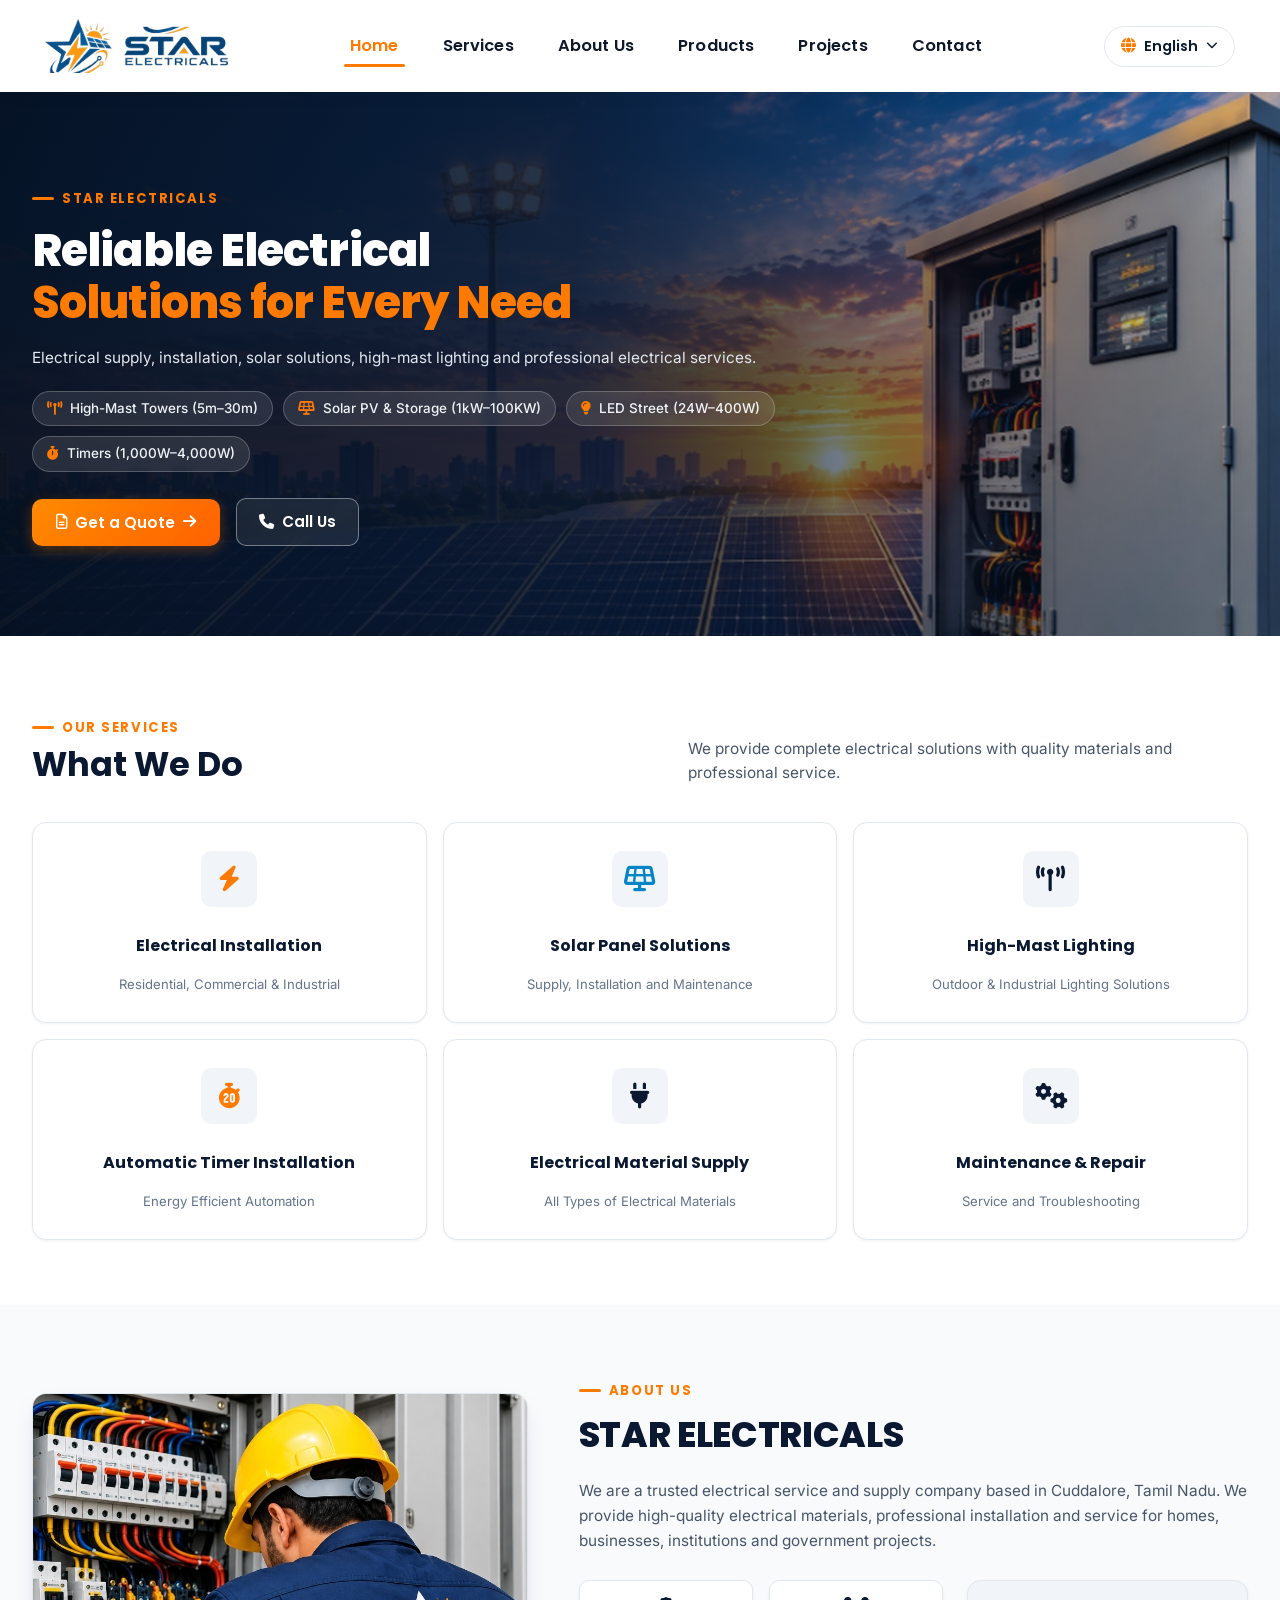
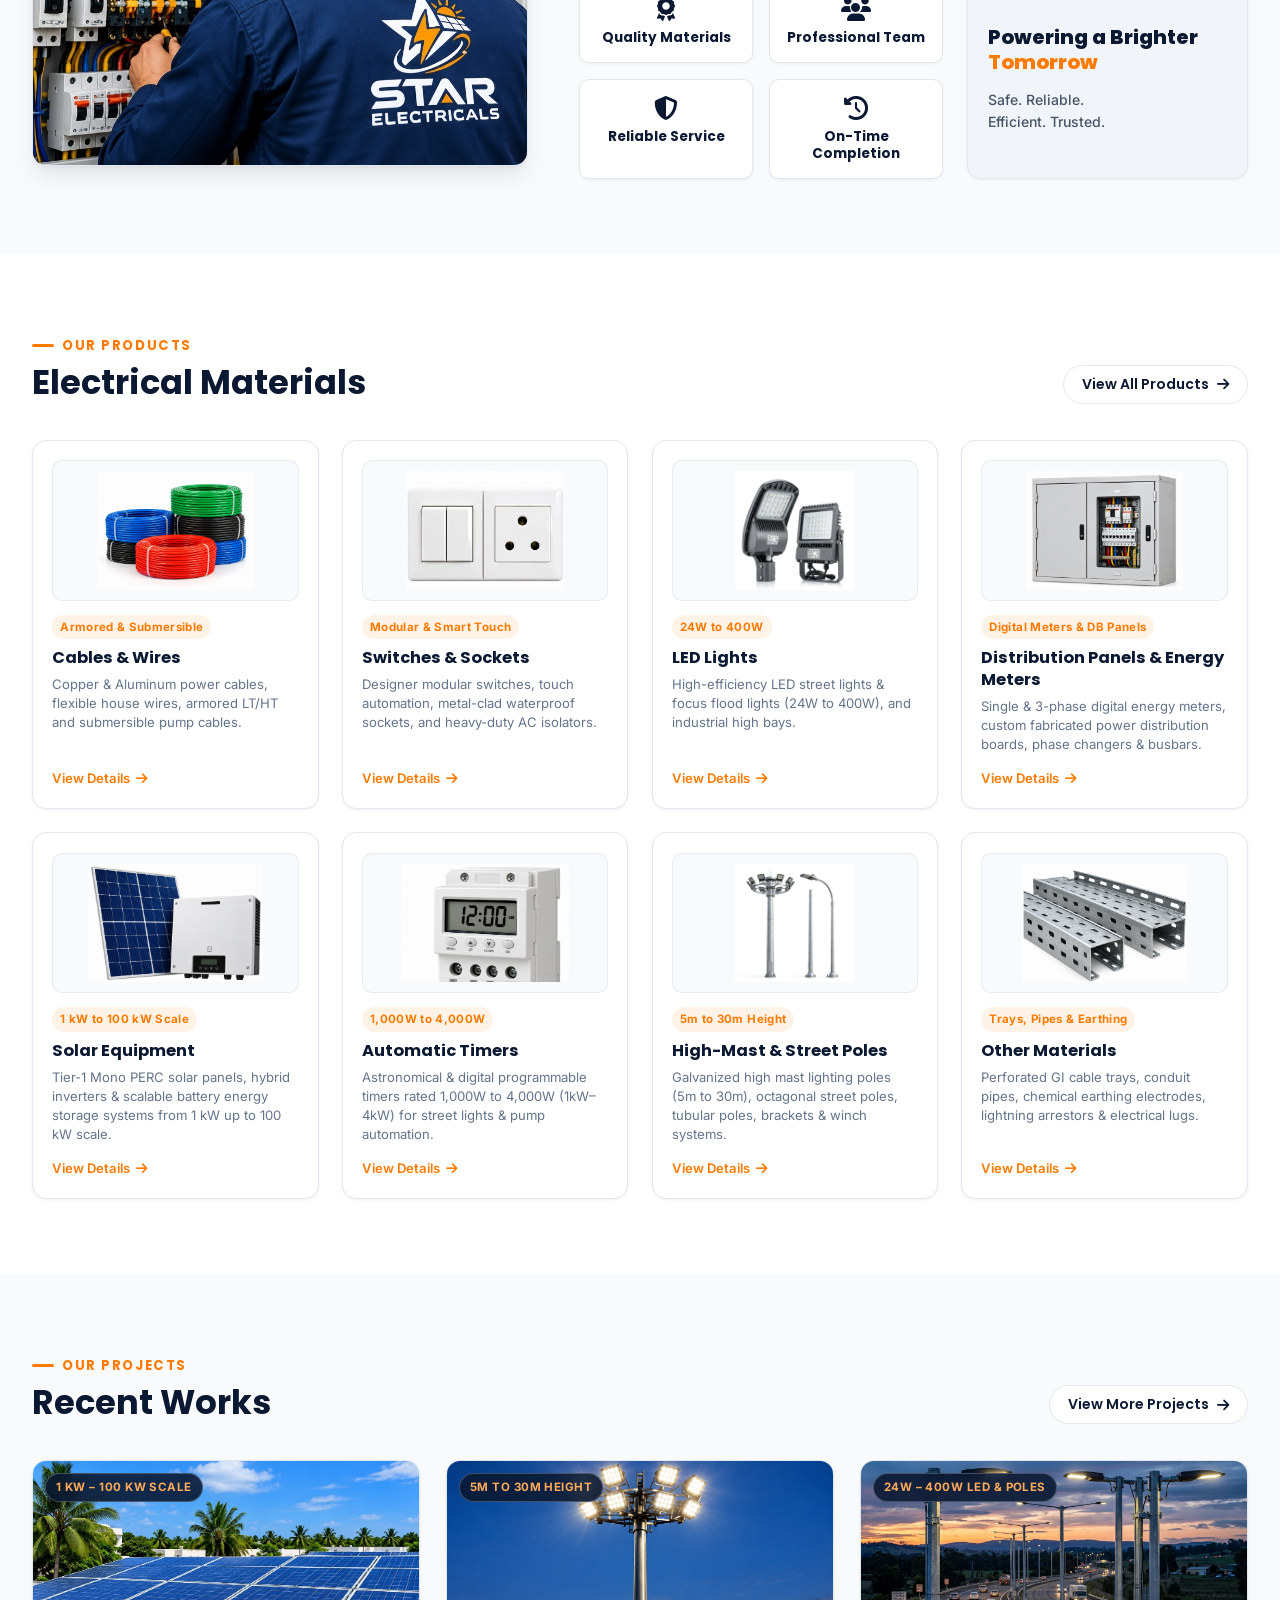
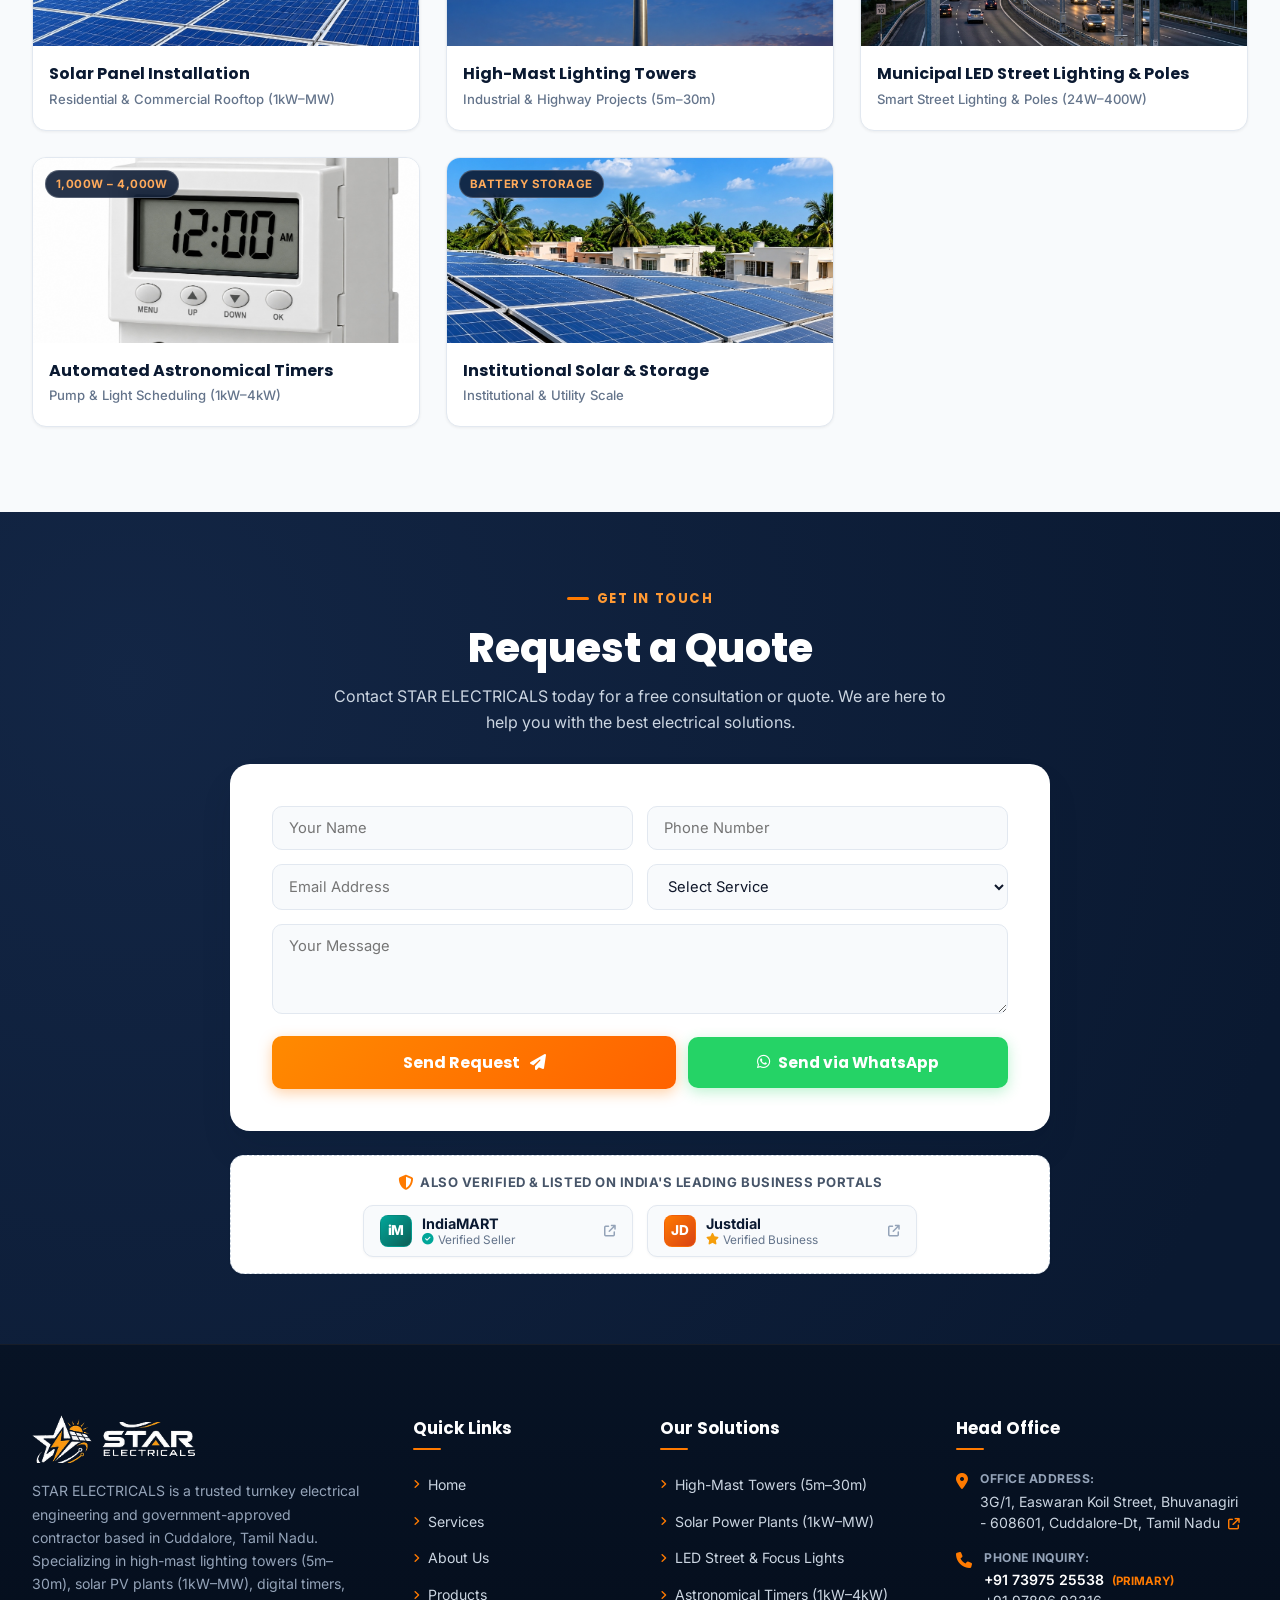
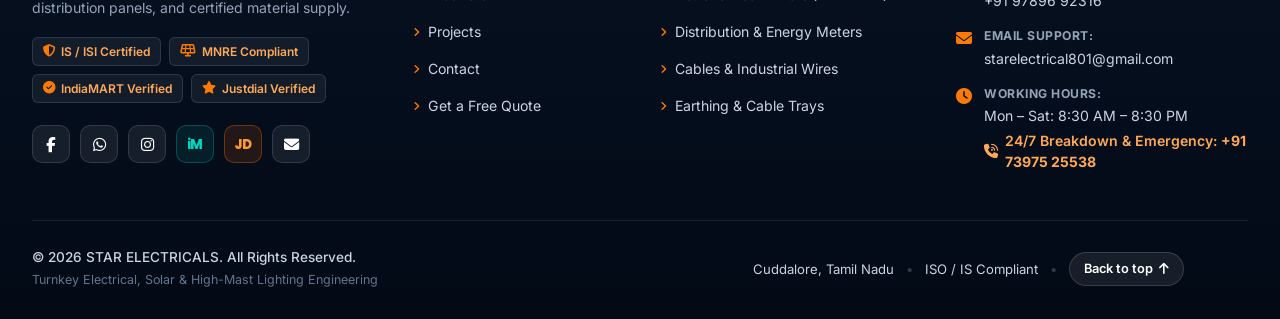
==== commit 166eed73: "Add website logo" ====
--- a/index.html
+++ b/index.html
@@ -1,9 +1,11 @@
 <!DOCTYPE html>
 <html lang="en">
 <head>
+  <link rel="icon" type="image/png" href="/assets/images/logo(1).png">
+  <link rel="apple-touch-icon" href="/assets/images/logo(1).png">
   <meta charset="UTF-8">
   <meta name="viewport" content="width=device-width, initial-scale=1.0">
-  <title>STAR ELECTRICALS – Reliable Electrical Solutions, Solar & Lighting</title>
+  <title>Star Electricals</title>
 <meta name="description" content="STAR ELECTRICALS provides turnkey electrical engineering, high‑mast lighting, solar PV systems, LED street lighting (24W‑400W), and automatic timers (1,000W‑4,000W), and certified material supply across Tamil Nadu.">
 <meta name="keywords" content="STAR ELECTRICALS, electrical services, high‑mast lighting, solar panels, LED street lights, automatic timers, electrical material supply, Cuddalore">
 <meta name="robots" content="index, follow">
@@ -166,13 +168,13 @@
             <span class="text-orange" data-i18n="hero_title_2">Solutions for Every Need</span>
           </h1>
           <p class="hero-description" data-i18n="hero_desc">
-            Turnkey electrical engineering, industrial high-mast lighting (5m–30m), solar PV systems (1kW–MW), digital timers, and certified equipment supply across Tamil Nadu.
+            Turnkey electrical engineering, industrial high-mast lighting (5m–30m), solar PV systems (1kW–100KW), digital timers, and certified equipment supply across Tamil Nadu.
           </p>
 
           <!-- Project Highlights Pills -->
           <div class="hero-project-pills">
             <span class="hero-pill"><i class="fa-solid fa-tower-broadcast"></i> High-Mast Towers (5m–30m)</span>
-            <span class="hero-pill"><i class="fa-solid fa-solar-panel"></i> Solar PV & Storage (1kW–MW)</span>
+            <span class="hero-pill"><i class="fa-solid fa-solar-panel"></i> Solar PV & Storage (1kW–100KW)</span>
             <span class="hero-pill"><i class="fa-solid fa-lightbulb"></i> LED Street (24W–400W)</span>
             <span class="hero-pill"><i class="fa-solid fa-stopwatch"></i> Timers (1,000W–4,000W)</span>
           </div>
@@ -409,9 +411,9 @@
               <img src="assets/images/product-solar-hd.jpg" alt="Solar Equipment" class="product-img">
             </div>
             <div class="product-card-body">
-              <span class="product-badge">1 kW to MW Scale</span>
+              <span class="product-badge">1 kW to 100 kW Scale</span>
               <h3 class="product-title" data-i18n="prod_5">Solar Equipment</h3>
-              <p class="product-snippet">Tier-1 Mono PERC solar panels, hybrid inverters & scalable battery energy storage systems from 1 kW up to MW scale.</p>
+              <p class="product-snippet">Tier-1 Mono PERC solar panels, hybrid inverters & scalable battery energy storage systems from 1 kW up to 100 kW scale.</p>
               <div class="product-card-action">
                 <span>View Details</span>
                 <i class="fa-solid fa-arrow-right"></i>
@@ -490,7 +492,7 @@
           <!-- Project 1: Solar Panel Installation (1kW to MW) -->
           <div class="project-card" onclick="openProjectLightbox('solar-rooftop')">
             <div class="project-image-box">
-              <span class="project-badge-overlay">1 kW – MW Scale</span>
+              <span class="project-badge-overlay">1 kW – 100 kW Scale</span>
               <img src="assets/images/project-solar-residential-hd.jpg" alt="Solar Panel Installation" class="project-img">
             </div>
             <div class="project-info">
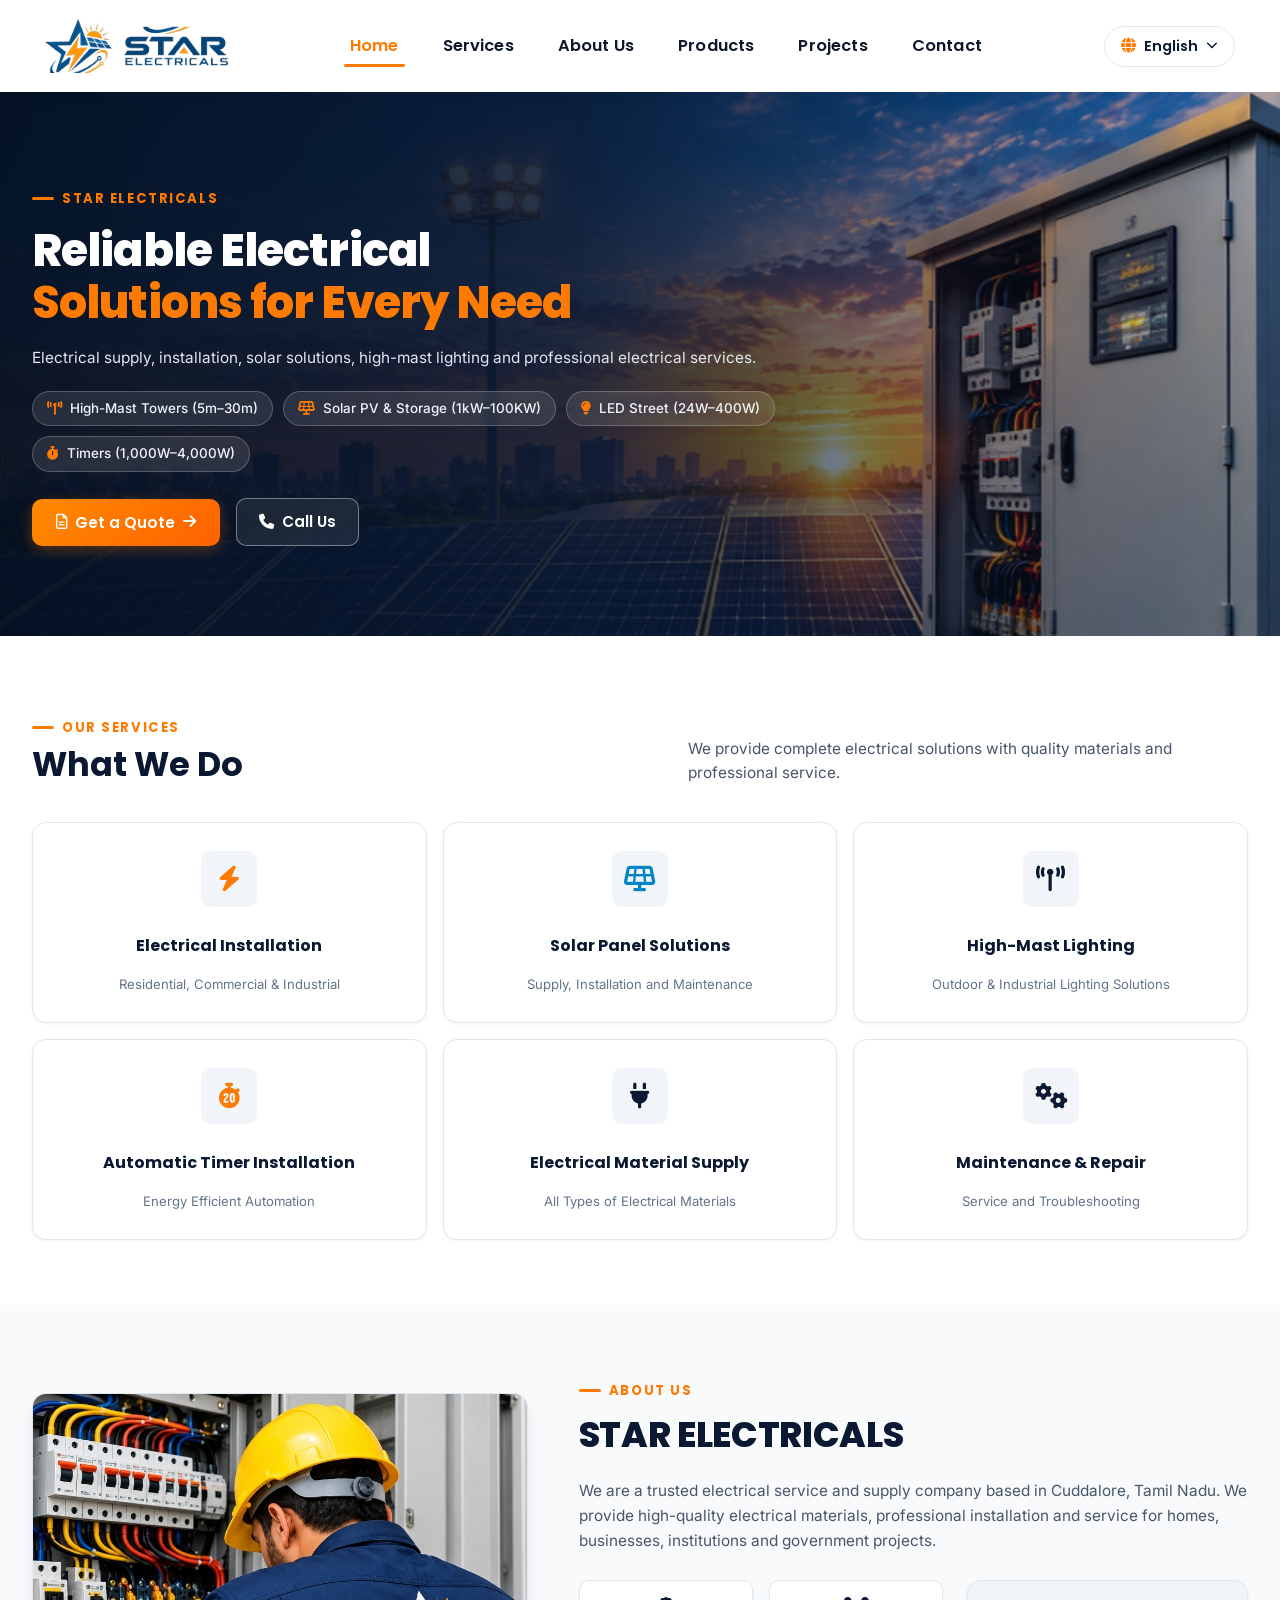
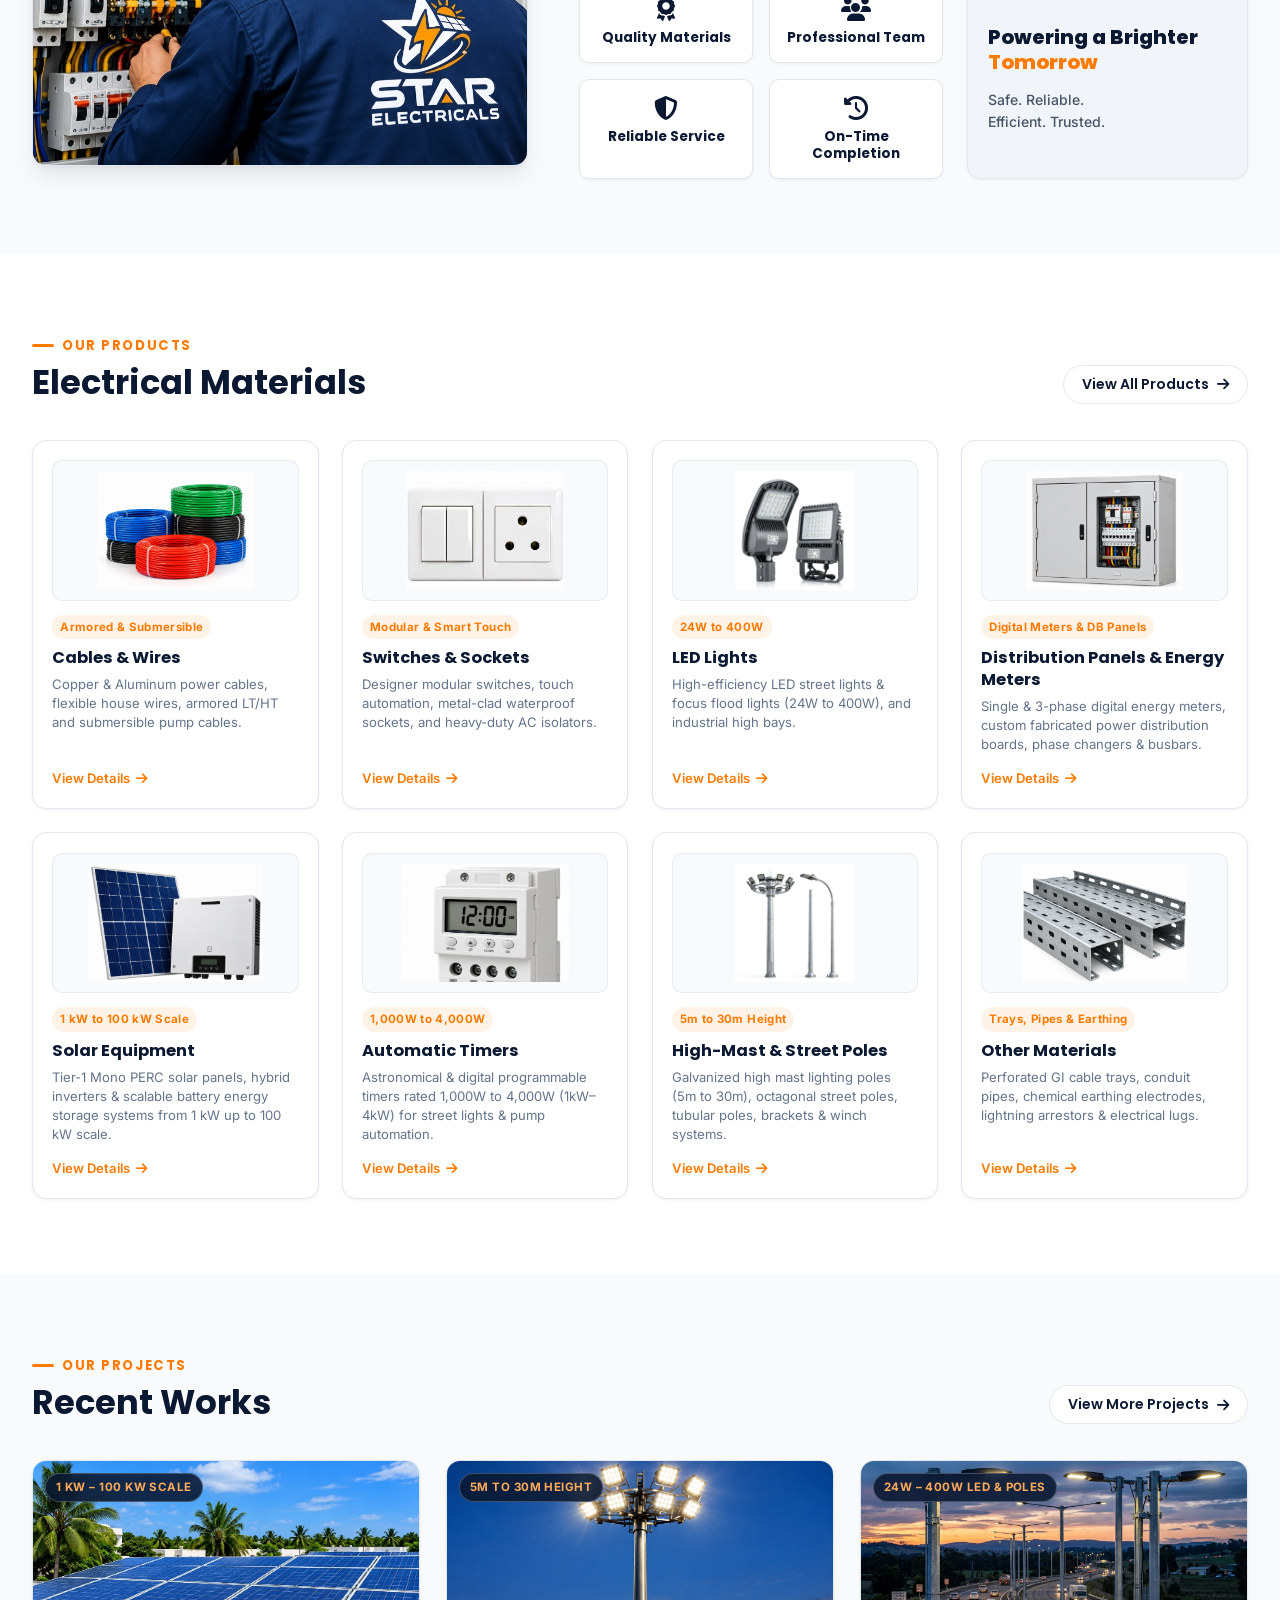
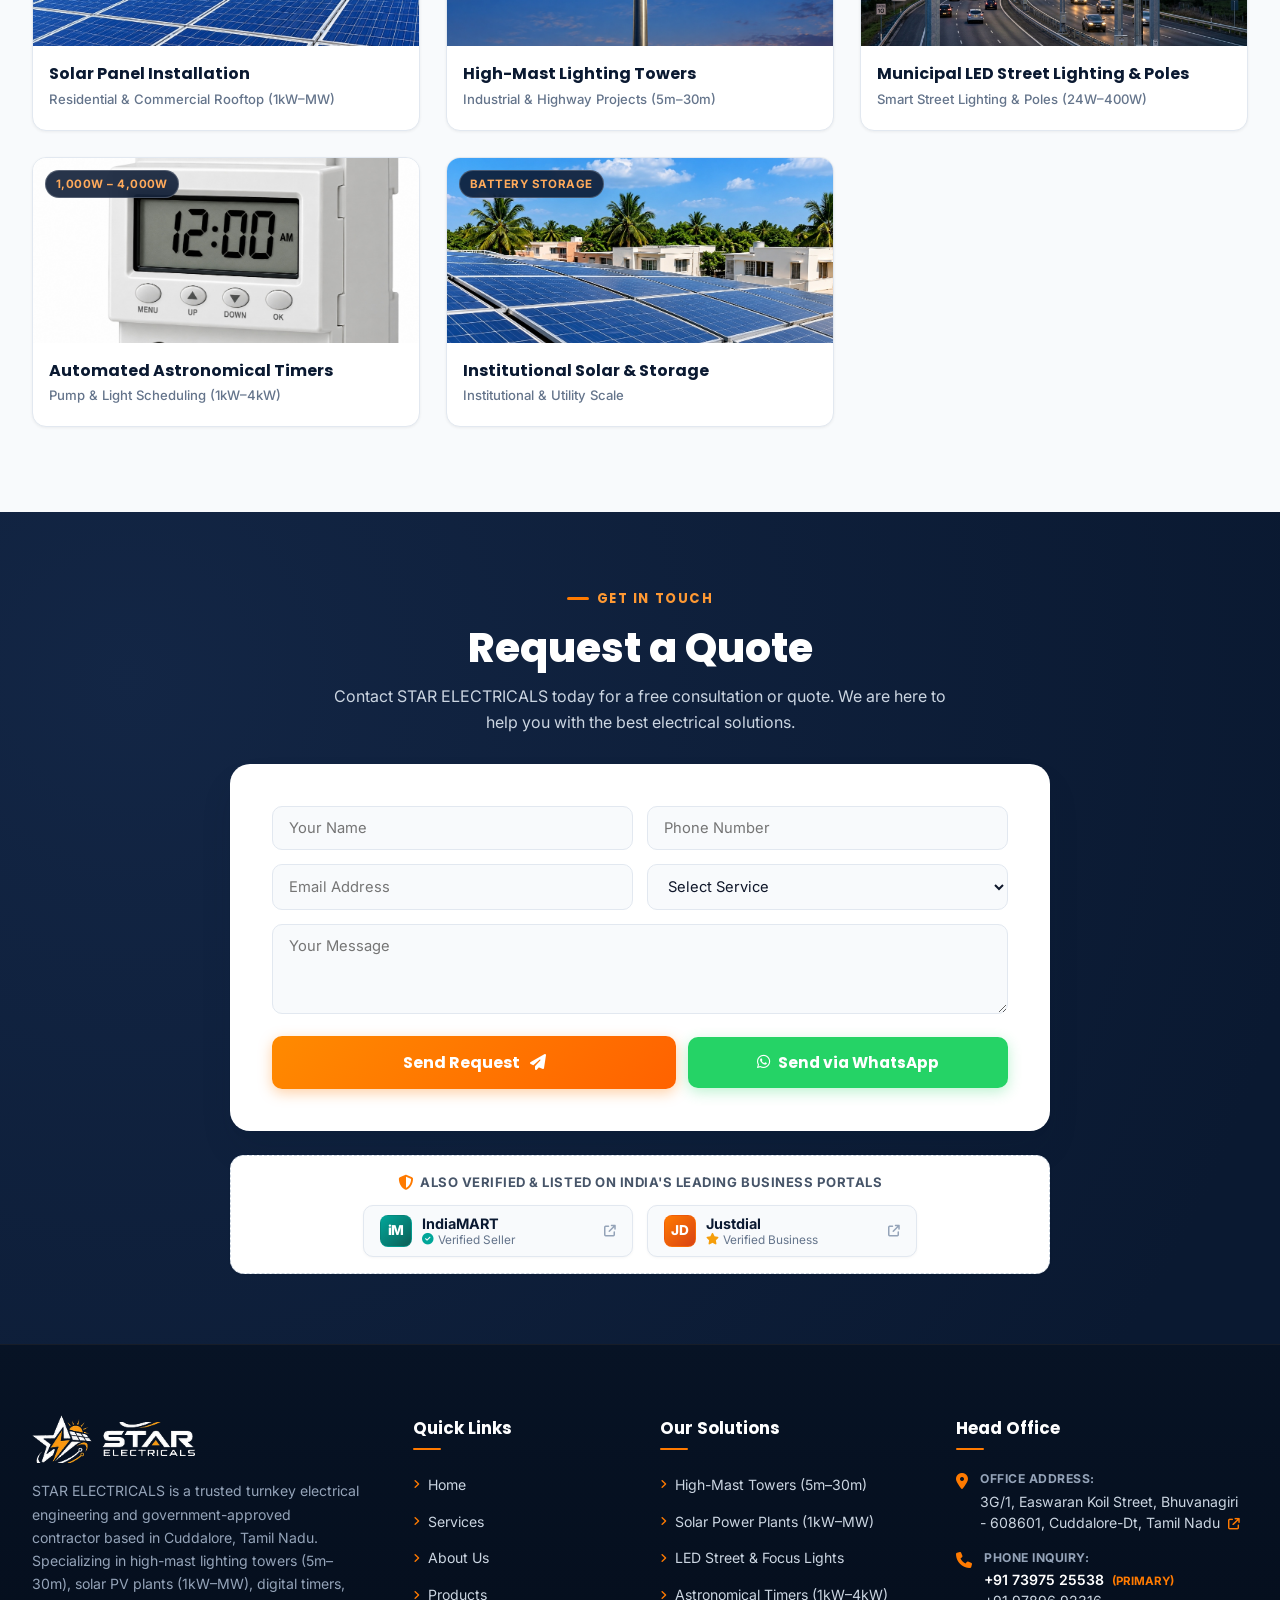
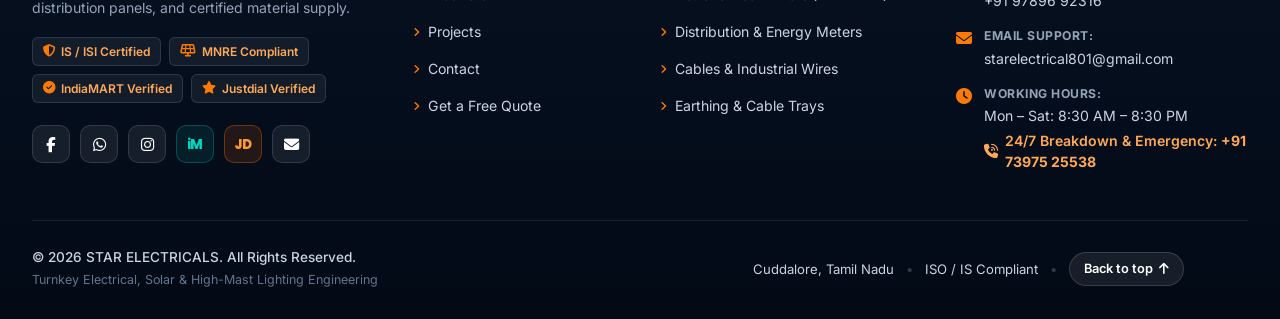
==== commit 7f89bf28: "Fix Star Electricals SEO and branding" ====
--- a/index.html
+++ b/index.html
@@ -1,44 +1,64 @@
 <!DOCTYPE html>
 <html lang="en">
 <head>
+  <!-- Favicon -->
   <link rel="icon" type="image/png" href="/assets/images/logo(1).png">
   <link rel="apple-touch-icon" href="/assets/images/logo(1).png">
+  <link rel="shortcut icon" type="image/png" href="/assets/images/logo(1).png">
+
+  <!-- Basic Meta -->
   <meta charset="UTF-8">
   <meta name="viewport" content="width=device-width, initial-scale=1.0">
-  <title>Star Electricals</title>
-<meta name="description" content="STAR ELECTRICALS provides turnkey electrical engineering, high‑mast lighting, solar PV systems, LED street lighting (24W‑400W), and automatic timers (1,000W‑4,000W), and certified material supply across Tamil Nadu.">
-<meta name="keywords" content="STAR ELECTRICALS, electrical services, high‑mast lighting, solar panels, LED street lights, automatic timers, electrical material supply, Cuddalore">
-<meta name="robots" content="index, follow">
-<link rel="canonical" href="https://www.starelectrical.net.in/">
-<!-- Open Graph / Facebook -->
-<meta property="og:title" content="STAR ELECTRICALS – Reliable Electrical Solutions, Solar & Lighting">
-<meta property="og:description" content="Turnkey electrical engineering, high‑mast lighting, solar PV, LED street lighting, and automatic timers for residential, commercial and industrial projects in Tamil Nadu.">
-<meta property="og:url" content="https://www.starelectrical.net.in/">
-<meta property="og:type" content="website">
-<meta property="og:image" content="https://www.starelectrical.net.in/assets/images/logo-horizontal.png">
-<!-- Twitter Card -->
-<meta name="twitter:card" content="summary_large_image">
-<meta name="twitter:title" content="STAR ELECTRICALS – Reliable Electrical Solutions, Solar & Lighting">
-<meta name="twitter:description" content="Turnkey electrical engineering, high‑mast lighting, solar PV, LED street lighting, and automatic timers for projects across Tamil Nadu.">
-<meta name="twitter:image" content="https://www.starelectrical.net.in/assets/images/logo-horizontal.png">
-<!-- Structured Data -->
-<script type="application/ld+json">
-{
-  "@context": "https://schema.org",
-  "@type": "LocalBusiness",
-  "name": "STAR ELECTRICALS",
-  "url": "https://www.starelectrical.net.in/",
-  "logo": "https://www.starelectrical.net.in/assets/images/logo-horizontal.png",
-  "telephone": "+91 73975 25538",
-  "email": "starelectrical801@gmail.com",
-  "address": {
-    "@type": "PostalAddress",
-    "streetAddress": "3G/1, Easwaran Koil Street",
-    "addressLocality": "Bhuvanagiri",
-    "addressRegion": "Tamil Nadu",
-    "postalCode": "608601",
-    "addressCountry": "IN"
-  },
+
+  <!-- SEO -->
+  <title>Star Electricals | Electrical & Solar Solutions in Chennai</title>
+
+  <meta name="description" content="Star Electricals provides turnkey electrical engineering, high-mast lighting, solar PV systems, LED street lighting, automatic timers, and certified electrical material supply across Tamil Nadu.">
+
+  <meta name="keywords" content="Star Electricals, Star Electricals Chennai, electrical engineering Chennai, solar PV Chennai, high mast lighting Chennai, LED street lighting Chennai, automatic timers, electrical material supply, Cuddalore">
+
+  <meta name="robots" content="index, follow">
+
+  <!-- Canonical -->
+  <link rel="canonical" href="https://www.starelectrical.net.in/">
+
+  <!-- Open Graph -->
+  <meta property="og:type" content="website">
+  <meta property="og:title" content="Star Electricals | Electrical & Solar Solutions">
+  <meta property="og:description" content="Star Electricals provides turnkey electrical engineering, high-mast lighting, solar PV systems, LED street lighting, automatic timers, and electrical material supply across Tamil Nadu.">
+  <meta property="og:url" content="https://www.starelectrical.net.in/">
+  <meta property="og:site_name" content="Star Electricals">
+  <meta property="og:image" content="https://www.starelectrical.net.in/assets/images/logo-horizontal.png">
+  <meta property="og:image:alt" content="Star Electricals logo">
+
+  <!-- Twitter Card -->
+  <meta name="twitter:card" content="summary_large_image">
+  <meta name="twitter:title" content="Star Electricals | Electrical & Solar Solutions">
+  <meta name="twitter:description" content="Star Electricals provides turnkey electrical engineering, high-mast lighting, solar PV, LED street lighting, automatic timers, and electrical material supply across Tamil Nadu.">
+  <meta name="twitter:image" content="https://www.starelectrical.net.in/assets/images/logo-horizontal.png">
+
+  <!-- Structured Data -->
+  <script type="application/ld+json">
+  {
+    "@context": "https://schema.org",
+    "@type": "LocalBusiness",
+    "@id": "https://www.starelectrical.net.in/#business",
+    "name": "Star Electricals",
+    "url": "https://www.starelectrical.net.in/",
+    "logo": "https://www.starelectrical.net.in/assets/images/logo-horizontal.png",
+    "image": "https://www.starelectrical.net.in/assets/images/logo-horizontal.png",
+    "telephone": "+91 73975 25538",
+    "email": "starelectrical801@gmail.com",
+    "description": "Star Electricals provides turnkey electrical engineering, high-mast lighting, solar PV systems, LED street lighting, automatic timers, and certified electrical material supply across Tamil Nadu.",
+    "address": {
+      "@type": "PostalAddress",
+      "streetAddress": "3G/1, Easwaran Koil Street",
+      "addressLocality": "Bhuvanagiri",
+      "addressRegion": "Tamil Nadu",
+      "postalCode": "608601",
+      "addressCountry": "IN"
+    },
+  
   "sameAs": [
     "https://www.facebook.com/share/1Vz6Le31kJ/",
     "https://wa.me/917397525538",
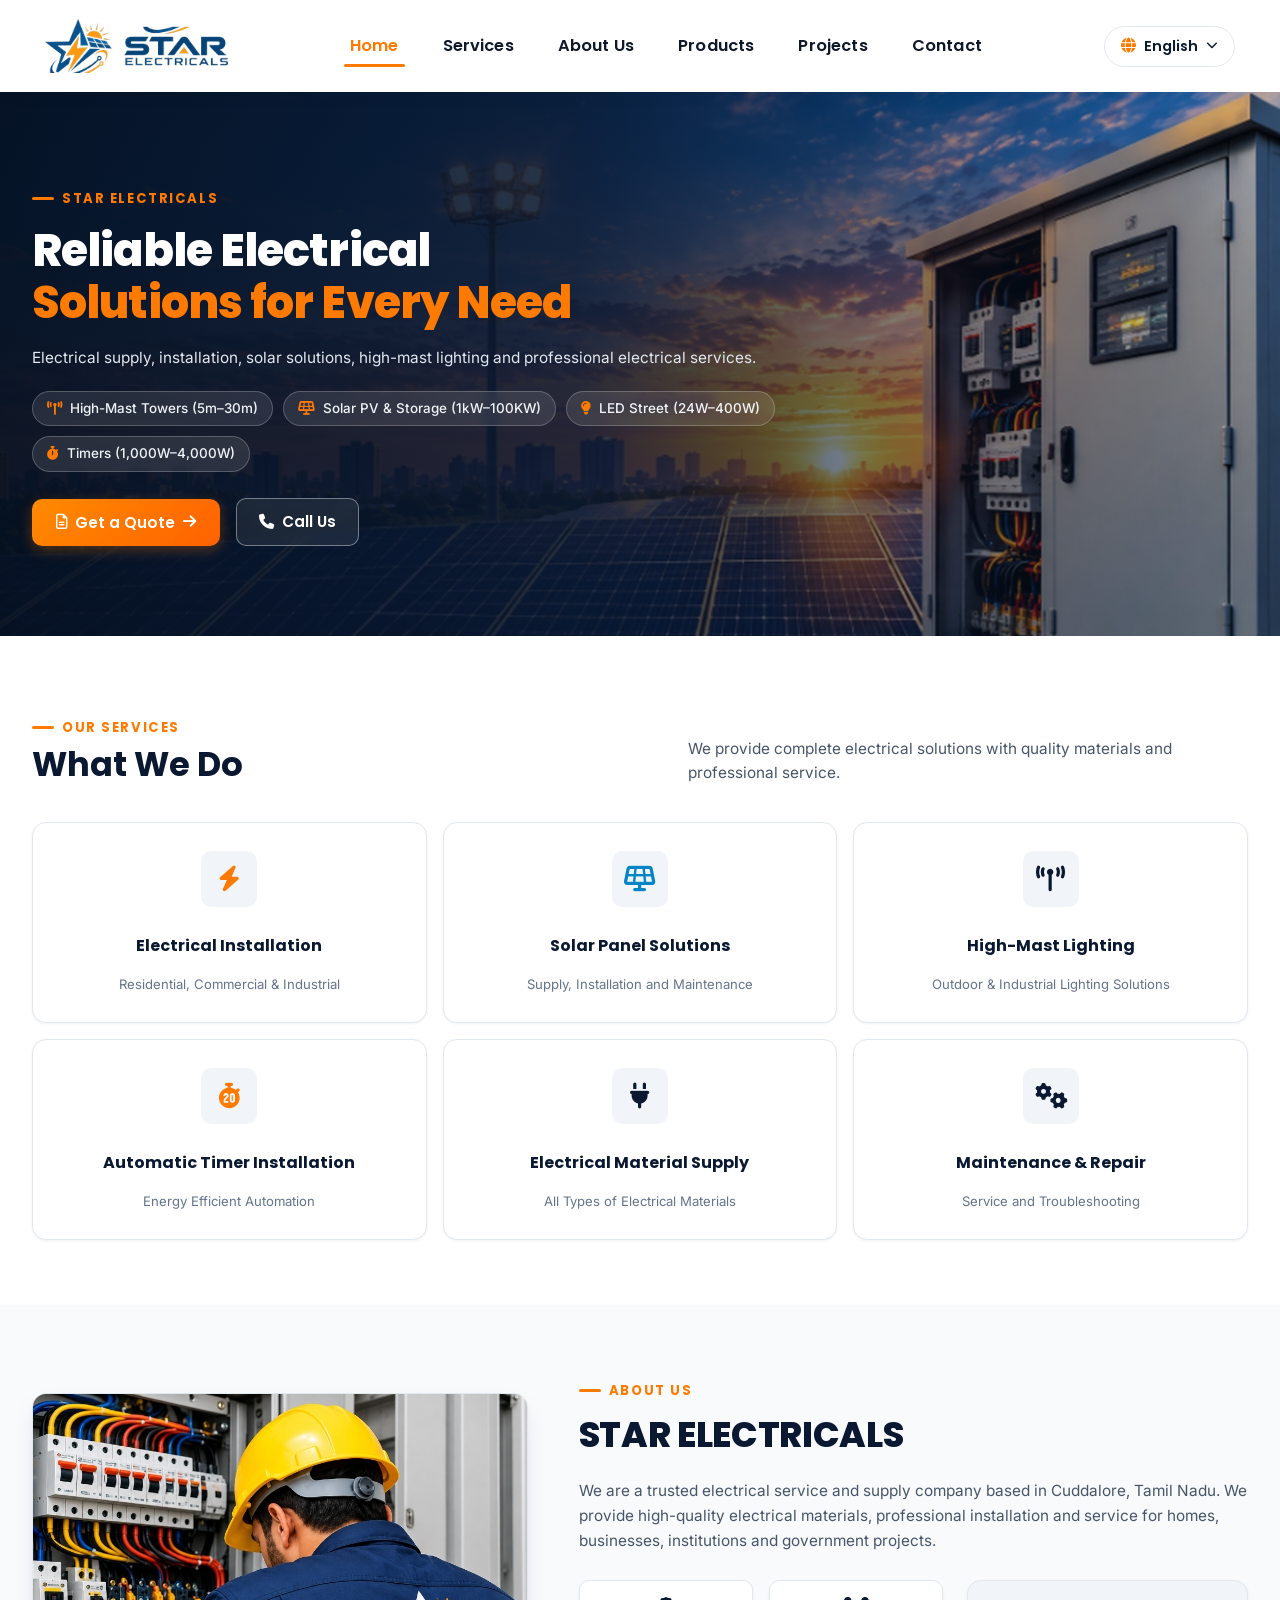
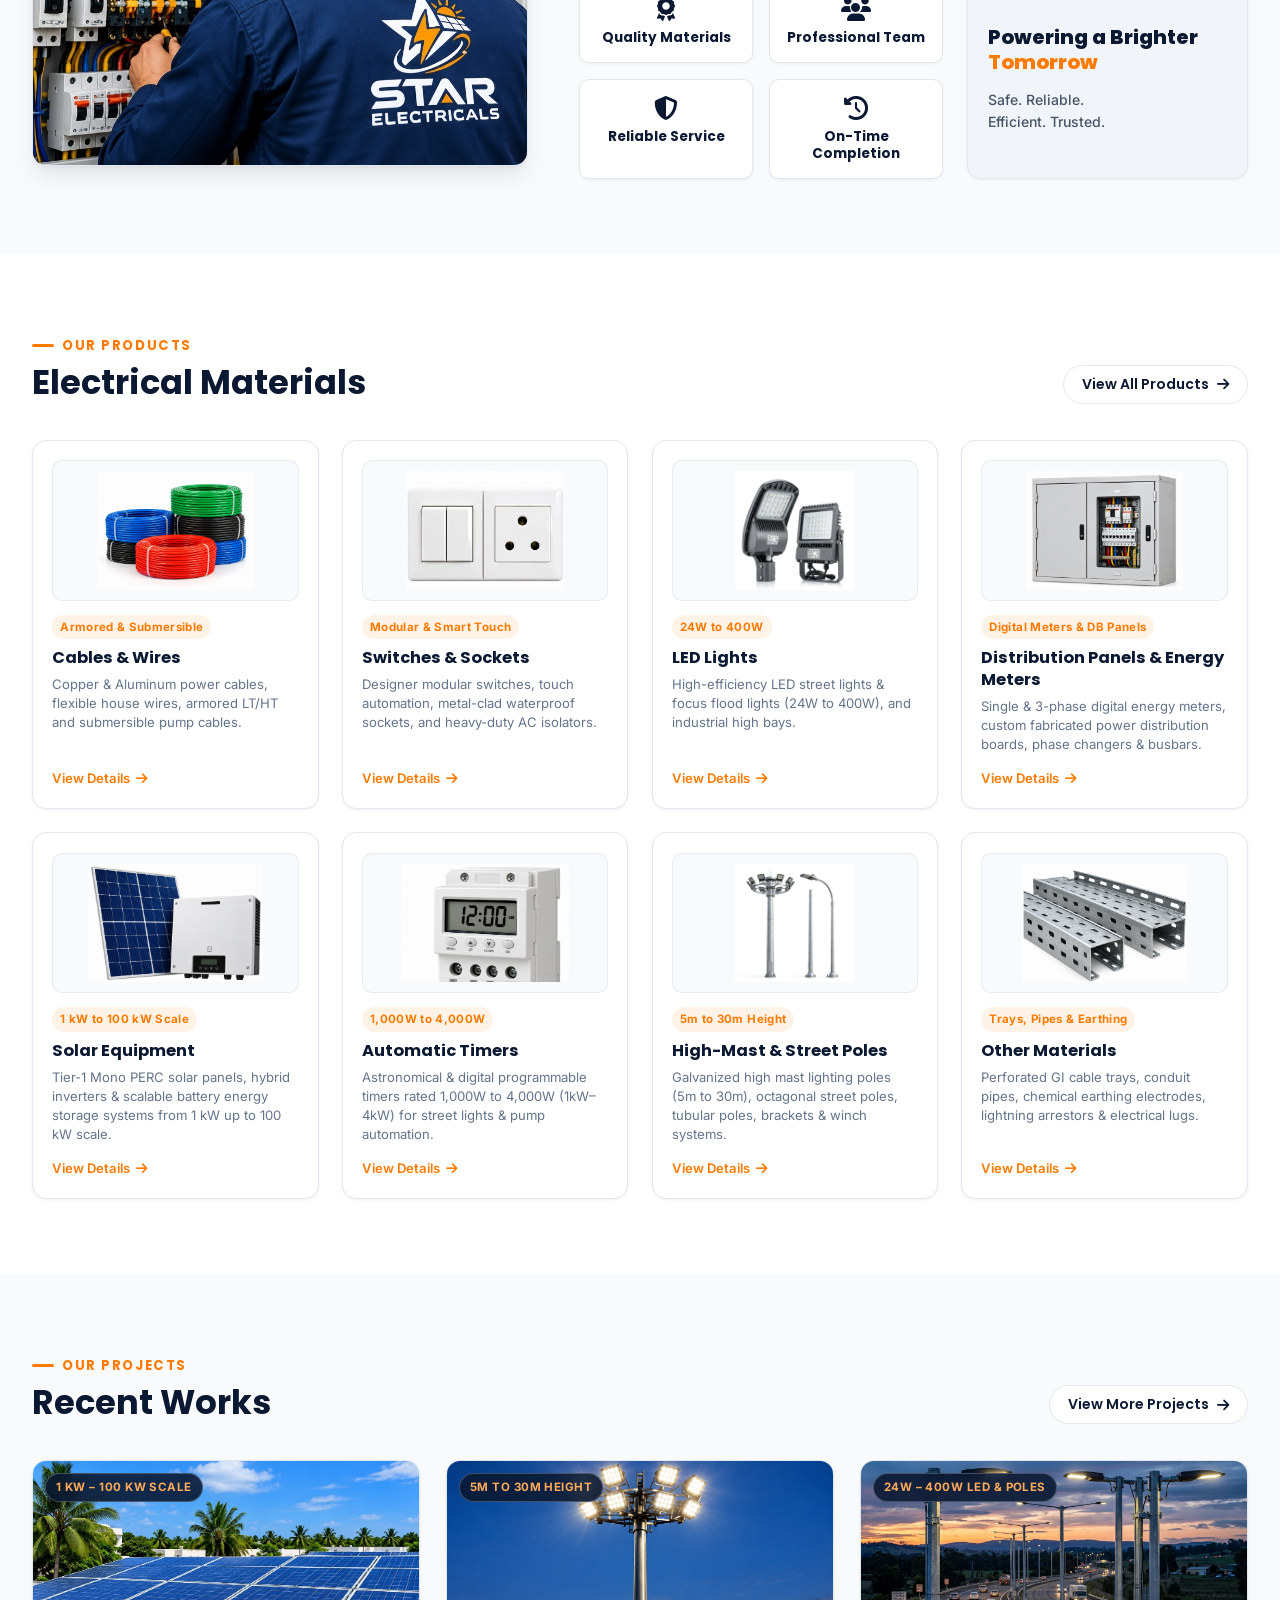
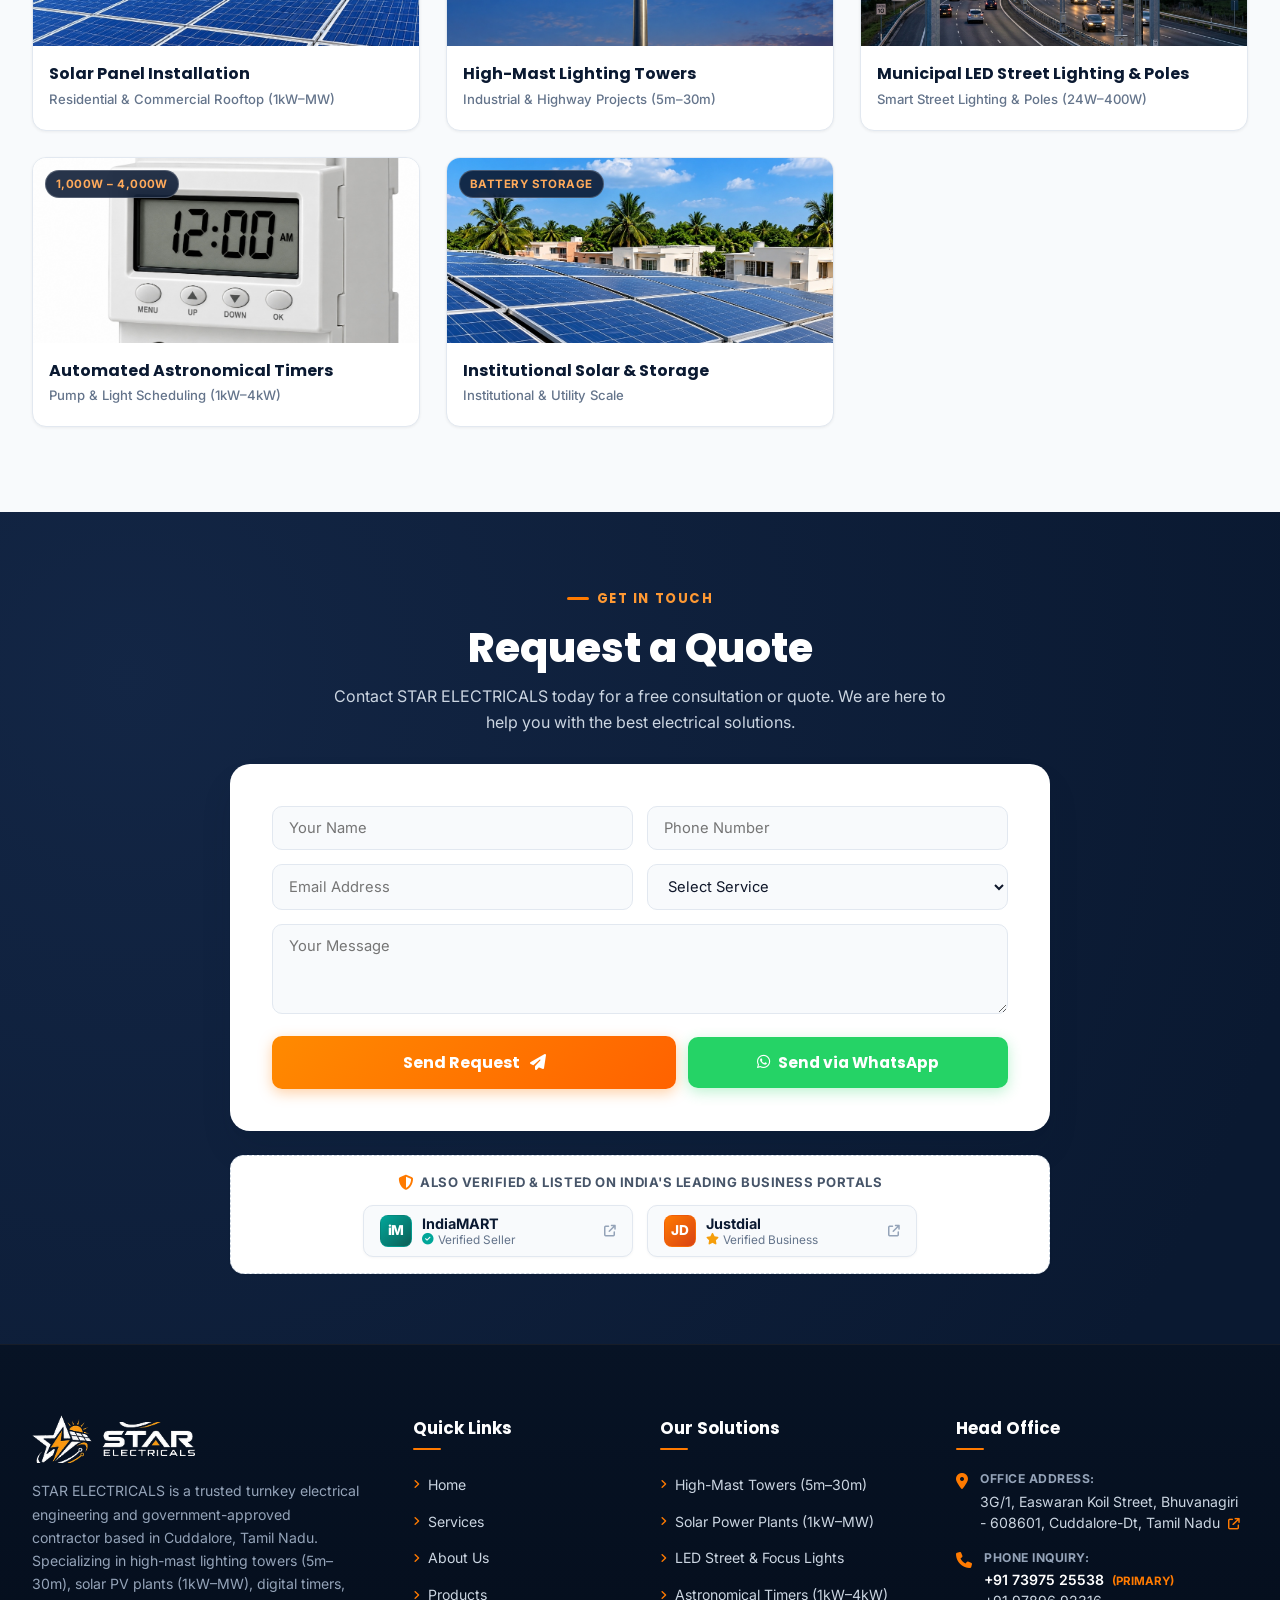
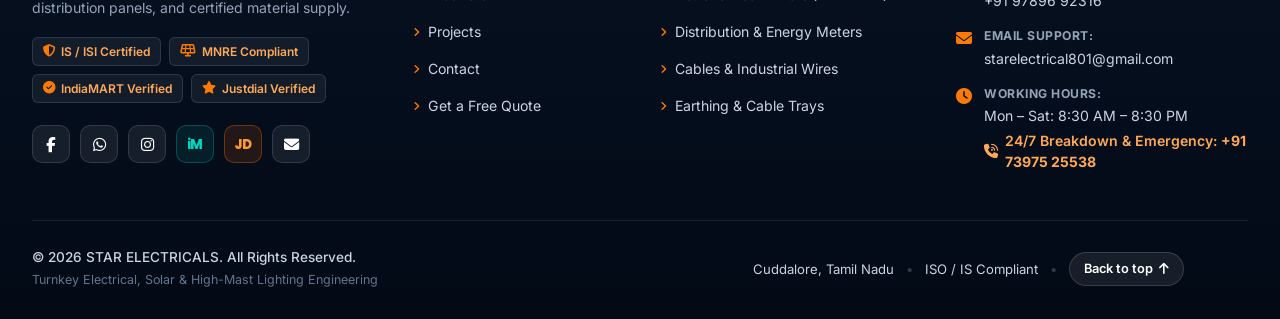
==== commit 54820ee1: "Fix Star Electricals SEO and branding" ====
--- a/index.html
+++ b/index.html
@@ -2,9 +2,9 @@
 <html lang="en">
 <head>
   <!-- Favicon -->
-  <link rel="icon" type="image/png" href="/assets/images/logo(1).png">
-  <link rel="apple-touch-icon" href="/assets/images/logo(1).png">
-  <link rel="shortcut icon" type="image/png" href="/assets/images/logo(1).png">
+ <link rel="icon" type="image/png" href="/assets/images/favicon.png">
+<link rel="shortcut icon" type="image/png" href="/assets/images/favicon.png">
+<link rel="apple-touch-icon" href="/assets/images/favicon.png">
 
   <!-- Basic Meta -->
   <meta charset="UTF-8">
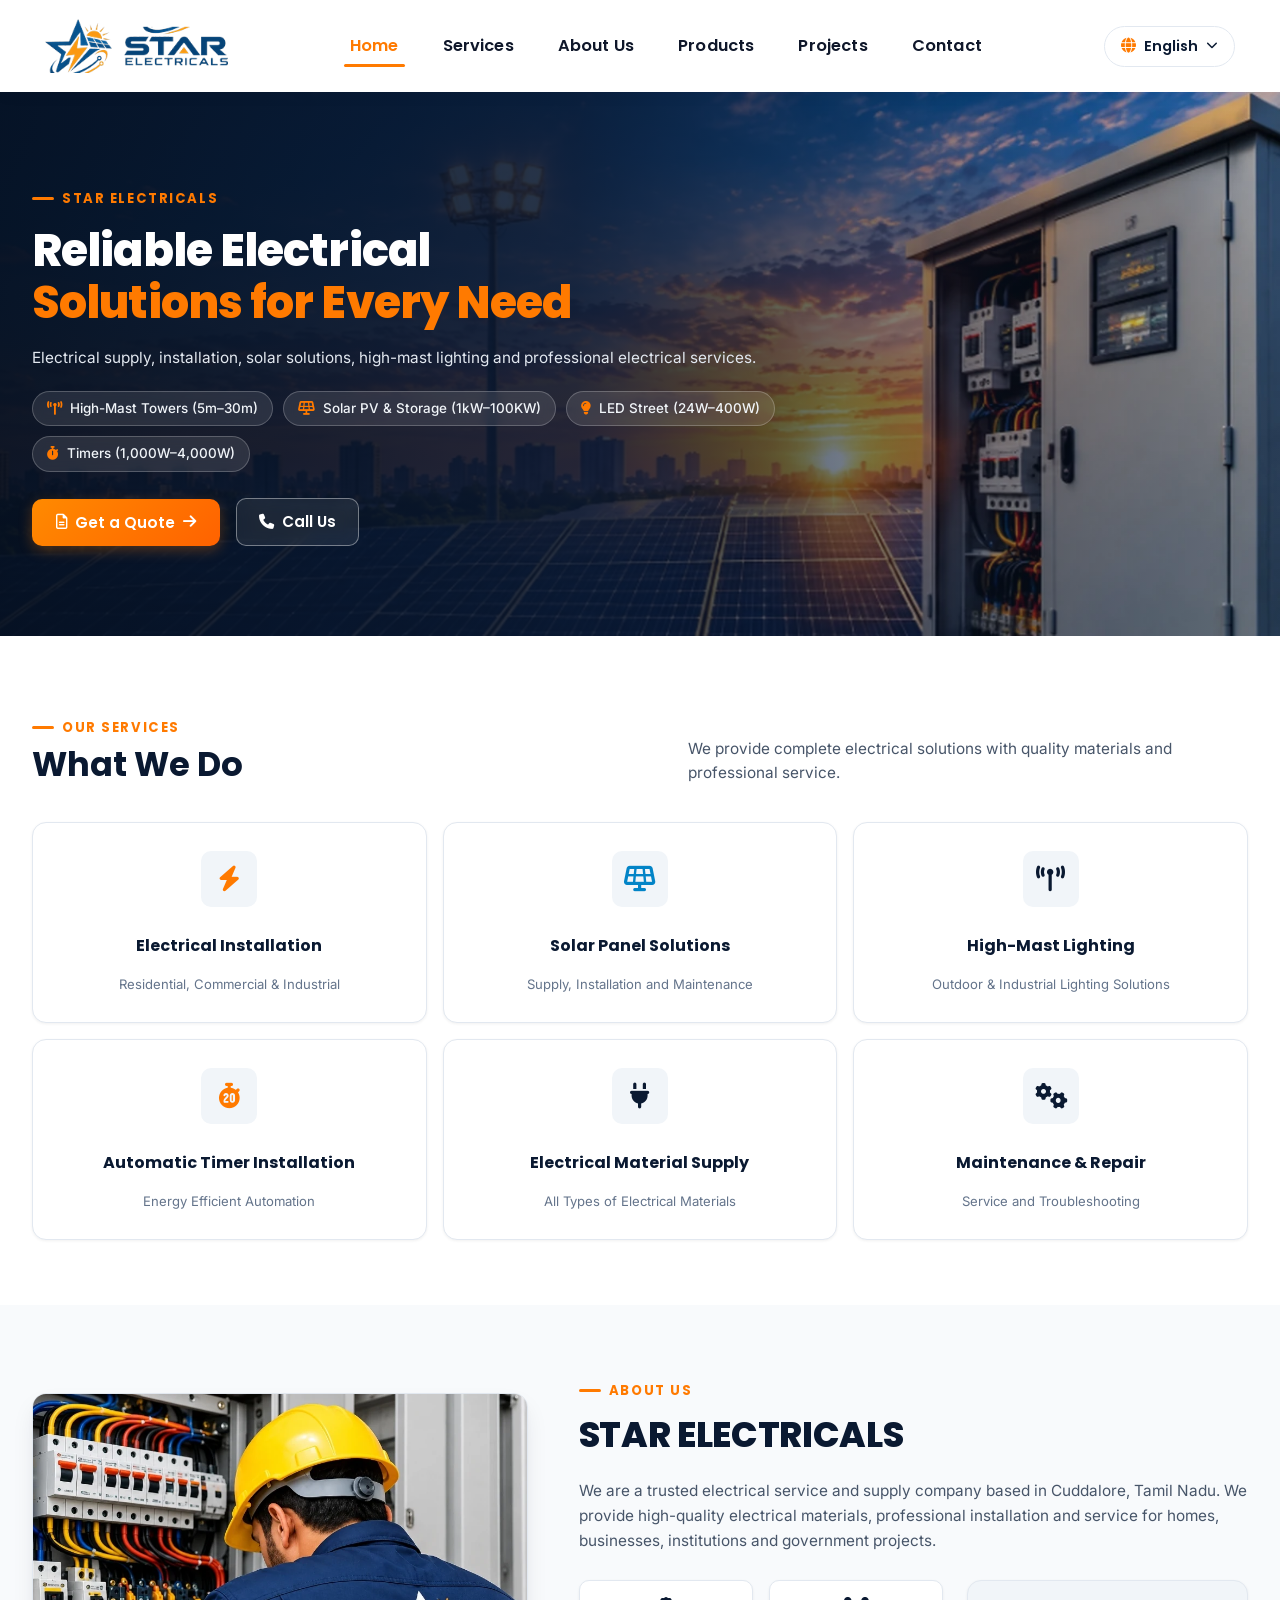
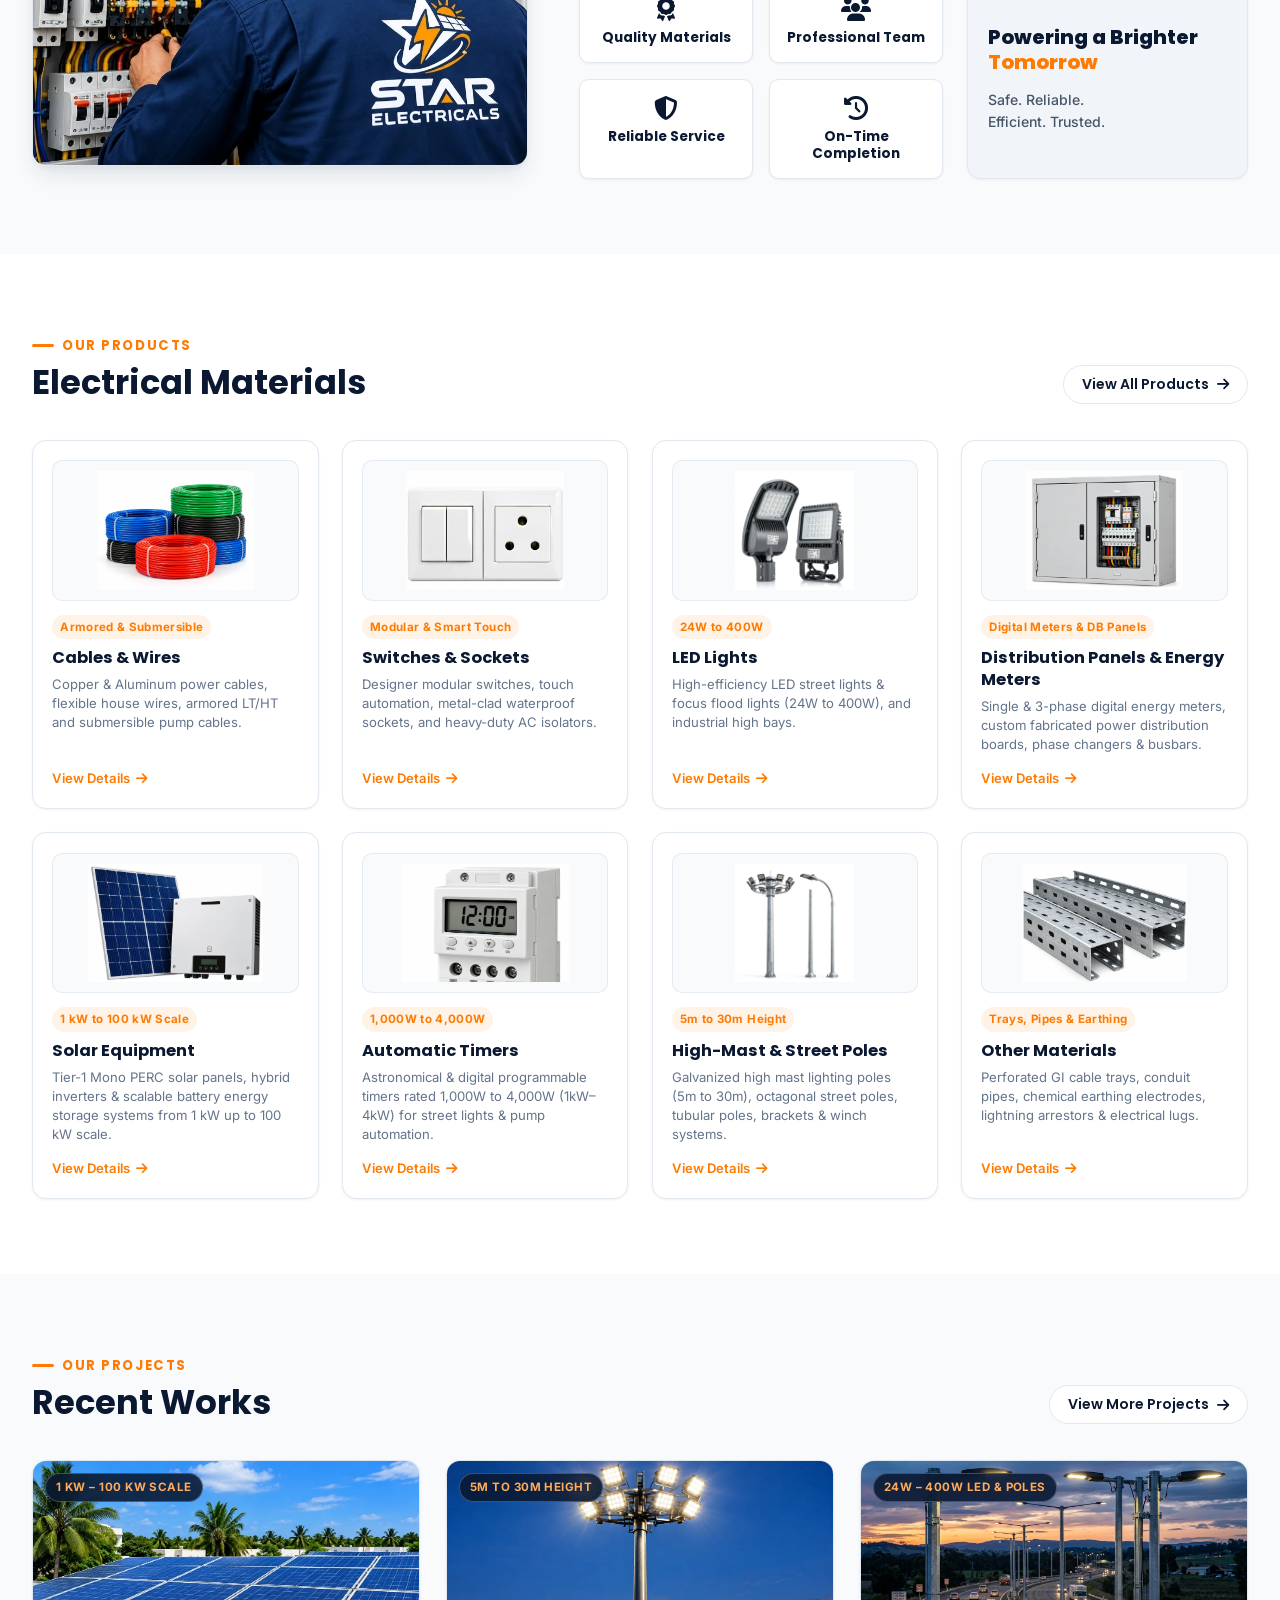
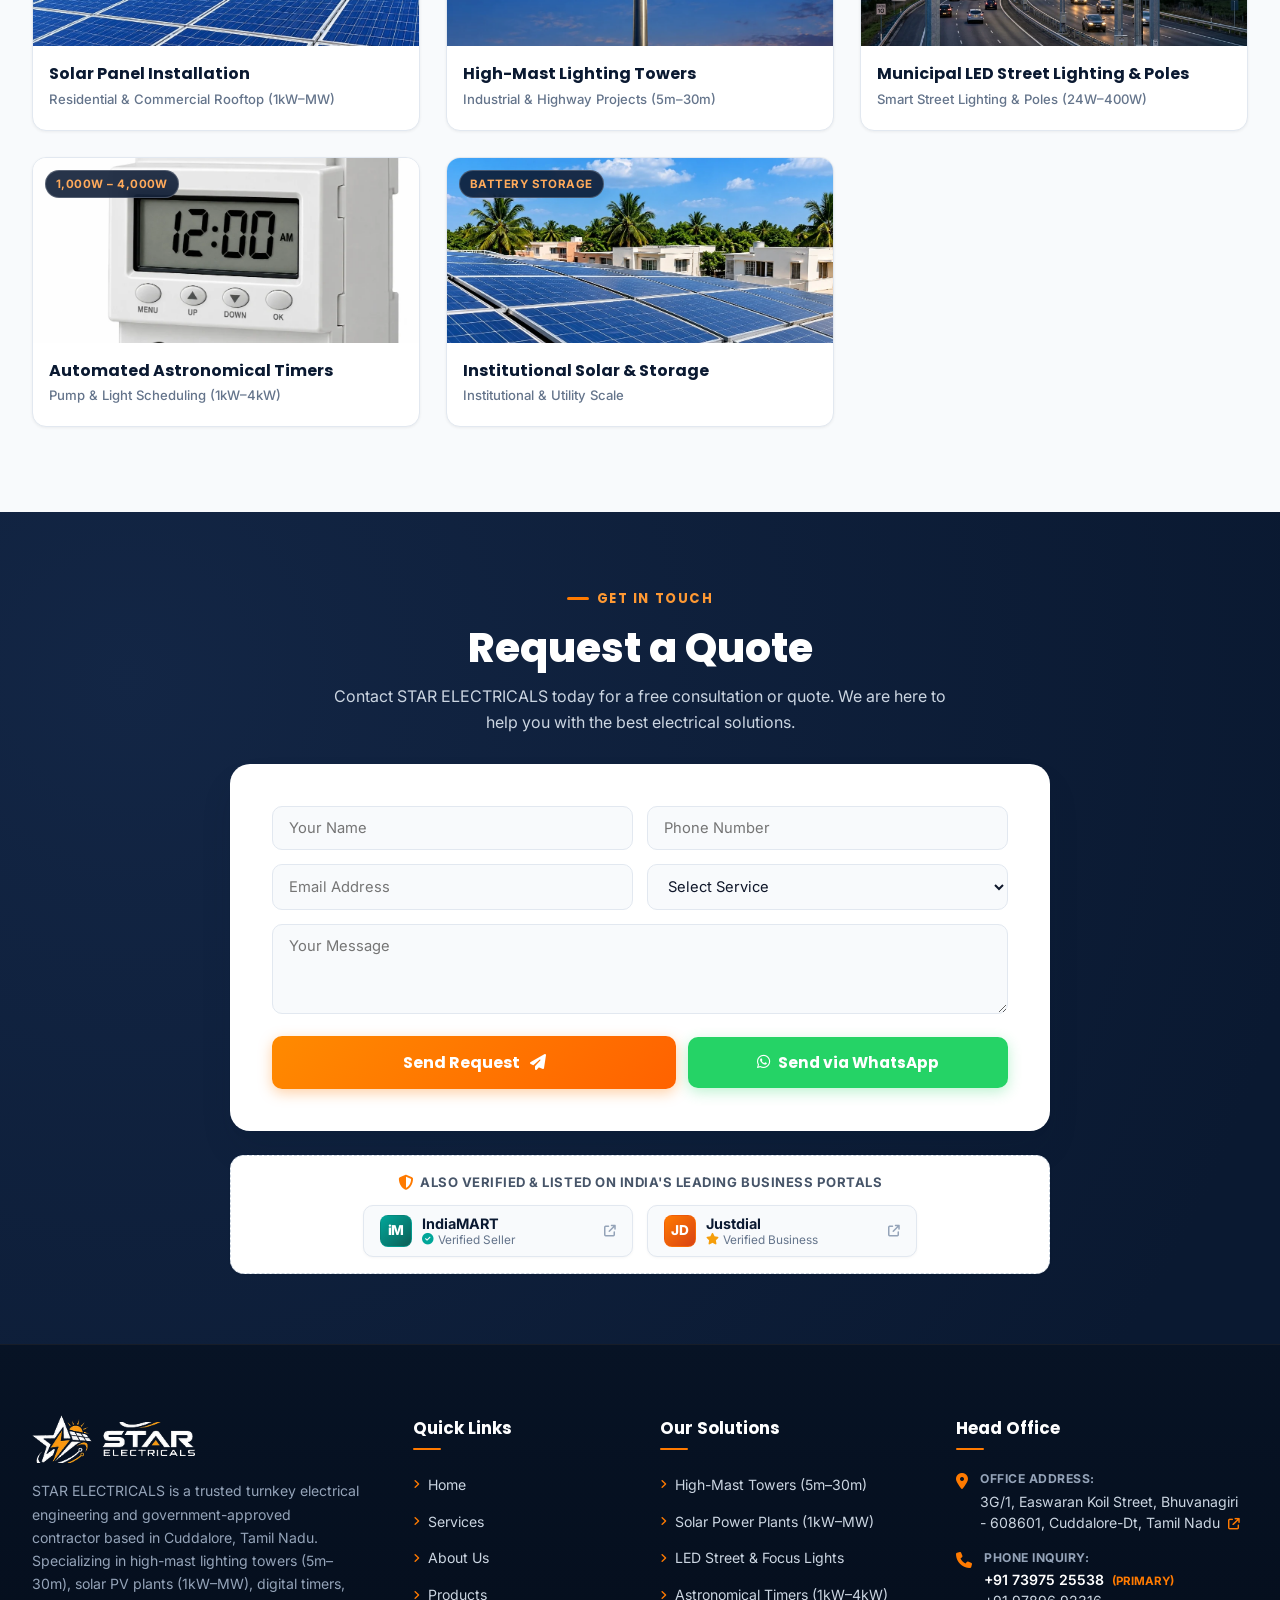
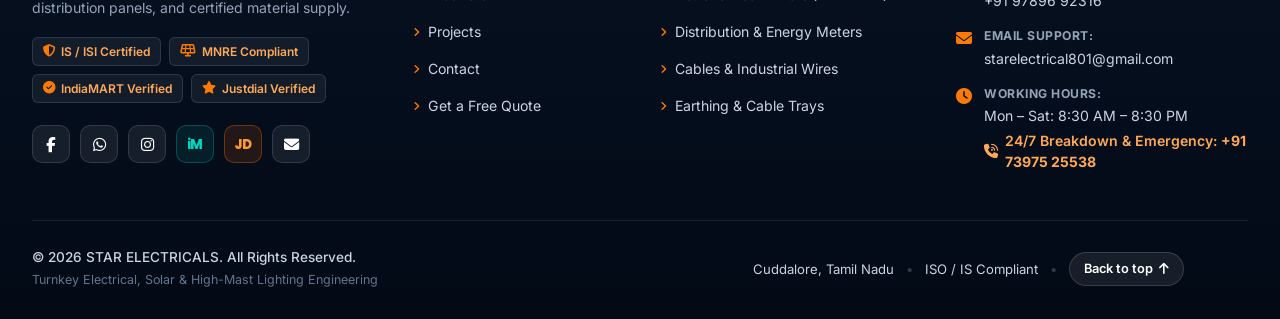
==== commit 70d28c99: "Updated project code" ====
--- a/index.html
+++ b/index.html
@@ -71,6 +71,8 @@
   <!-- Google Fonts: Poppins, Inter & Indian language fonts -->
   <link rel="preconnect" href="https://fonts.googleapis.com">
   <link rel="preconnect" href="https://fonts.gstatic.com" crossorigin>
+  <link rel="preconnect" href="https://cdnjs.cloudflare.com" crossorigin>
+  <link rel="preload" as="image" href="assets/images/hero-bg-hd.webp" type="image/webp" fetchpriority="high">
   <link href="https://fonts.googleapis.com/css2?family=Inter:wght@300;400;500;600;700&family=Poppins:wght@500;600;700;800&family=Noto+Sans+Tamil:wght@400;600;700&family=Noto+Sans+Devanagari:wght@400;600;700&family=Noto+Sans+Telugu:wght@400;600;700&family=Noto+Sans+Malayalam:wght@400;600;700&family=Noto+Sans+Kannada:wght@400;600;700&display=swap" rel="stylesheet">
   
   <!-- FontAwesome 6 Icons CDN -->
@@ -295,7 +297,7 @@
         <div class="about-layout">
           <!-- Left Column: Technician Image -->
           <div class="about-image-card">
-            <img src="assets/images/about-technician-hd.jpg" alt="STAR ELECTRICALS Certified Technician working on electrical panel" class="about-img">
+            <img src="assets/images/about-technician-hd.webp" alt="STAR ELECTRICALS Certified Technician working on electrical panel" class="about-img" loading="lazy" decoding="async">
           </div>
 
           <!-- Right Column: Content & Trust Indicators -->
@@ -364,7 +366,7 @@
           <!-- Product 1: Cables & Wires -->
           <div class="product-card" onclick="openProductModal('cables')">
             <div class="product-image-container">
-              <img src="assets/images/product-cables-hd.jpg" alt="Cables & Wires" class="product-img">
+              <img src="assets/images/product-cables-hd.webp" alt="Cables & Wires" class="product-img" loading="lazy" decoding="async">
             </div>
             <div class="product-card-body">
               <span class="product-badge">Armored & Submersible</span>
@@ -380,7 +382,7 @@
           <!-- Product 2: Switches & Sockets -->
           <div class="product-card" onclick="openProductModal('switches')">
             <div class="product-image-container">
-              <img src="assets/images/product-switches-hd.jpg" alt="Switches & Sockets" class="product-img">
+              <img src="assets/images/product-switches-hd.webp" alt="Switches & Sockets" class="product-img" loading="lazy" decoding="async">
             </div>
             <div class="product-card-body">
               <span class="product-badge">Modular & Smart Touch</span>
@@ -396,7 +398,7 @@
           <!-- Product 3: LED Lights -->
           <div class="product-card" onclick="openProductModal('led')">
             <div class="product-image-container">
-              <img src="assets/images/product-led-hd.jpg" alt="LED Lights" class="product-img">
+              <img src="assets/images/product-led-hd.webp" alt="LED Lights" class="product-img" loading="lazy" decoding="async">
             </div>
             <div class="product-card-body">
               <span class="product-badge">24W to 400W</span>
@@ -412,7 +414,7 @@
           <!-- Product 4: Distribution Panels & Energy Meters -->
           <div class="product-card" onclick="openProductModal('panels')">
             <div class="product-image-container">
-              <img src="assets/images/product-panels-hd.jpg" alt="Distribution Panels & Energy Meters" class="product-img">
+              <img src="assets/images/product-panels-hd.webp" alt="Distribution Panels & Energy Meters" class="product-img" loading="lazy" decoding="async">
             </div>
             <div class="product-card-body">
               <span class="product-badge">Digital Meters & DB Panels</span>
@@ -428,7 +430,7 @@
           <!-- Product 5: Solar Equipment -->
           <div class="product-card" onclick="openProductModal('solar')">
             <div class="product-image-container">
-              <img src="assets/images/product-solar-hd.jpg" alt="Solar Equipment" class="product-img">
+              <img src="assets/images/product-solar-hd.webp" alt="Solar Equipment" class="product-img" loading="lazy" decoding="async">
             </div>
             <div class="product-card-body">
               <span class="product-badge">1 kW to 100 kW Scale</span>
@@ -444,7 +446,7 @@
           <!-- Product 6: Automatic Timers -->
           <div class="product-card" onclick="openProductModal('timers')">
             <div class="product-image-container">
-              <img src="assets/images/product-timers-hd.jpg" alt="Automatic Timers" class="product-img">
+              <img src="assets/images/product-timers-hd.webp" alt="Automatic Timers" class="product-img" loading="lazy" decoding="async">
             </div>
             <div class="product-card-body">
               <span class="product-badge">1,000W to 4,000W</span>
@@ -460,7 +462,7 @@
           <!-- Product 7: High-Mast & Street Poles -->
           <div class="product-card" onclick="openProductModal('poles')">
             <div class="product-image-container">
-              <img src="assets/images/product-pole-hd.jpg" alt="High-Mast & Street Poles" class="product-img">
+              <img src="assets/images/product-pole-hd.webp" alt="High-Mast & Street Poles" class="product-img" loading="lazy" decoding="async">
             </div>
             <div class="product-card-body">
               <span class="product-badge">5m to 30m Height</span>
@@ -476,7 +478,7 @@
           <!-- Product 8: Other Materials -->
           <div class="product-card" onclick="openProductModal('other')">
             <div class="product-image-container">
-              <img src="assets/images/product-other-hd.jpg" alt="Other Materials" class="product-img">
+              <img src="assets/images/product-other-hd.webp" alt="Other Materials" class="product-img" loading="lazy" decoding="async">
             </div>
             <div class="product-card-body">
               <span class="product-badge">Trays, Pipes & Earthing</span>
@@ -513,7 +515,7 @@
           <div class="project-card" onclick="openProjectLightbox('solar-rooftop')">
             <div class="project-image-box">
               <span class="project-badge-overlay">1 kW – 100 kW Scale</span>
-              <img src="assets/images/project-solar-residential-hd.jpg" alt="Solar Panel Installation" class="project-img">
+              <img src="assets/images/project-solar-residential-hd.webp" alt="Solar Panel Installation" class="project-img" loading="lazy" decoding="async">
             </div>
             <div class="project-info">
               <h3 class="project-title" data-i18n="proj_1_title">Solar Panel Installation</h3>
@@ -525,7 +527,7 @@
           <div class="project-card" onclick="openProjectLightbox('high-mast')">
             <div class="project-image-box">
               <span class="project-badge-overlay">5m to 30m Height</span>
-              <img src="assets/images/project-highmast-industrial-hd.jpg" alt="High-Mast Lighting Towers" class="project-img">
+              <img src="assets/images/project-highmast-industrial-hd.webp" alt="High-Mast Lighting Towers" class="project-img" loading="lazy" decoding="async">
             </div>
             <div class="project-info">
               <h3 class="project-title" data-i18n="proj_2_title">High-Mast Lighting Towers</h3>
@@ -537,7 +539,7 @@
           <div class="project-card" onclick="openProjectLightbox('street-lighting')">
             <div class="project-image-box">
               <span class="project-badge-overlay">24W – 400W LED & Poles</span>
-              <img src="assets/images/project-street-lighting-hd.jpg" alt="Municipal LED Street Lighting & Poles" class="project-img">
+              <img src="assets/images/project-street-lighting-hd.webp" alt="Municipal LED Street Lighting & Poles" class="project-img" loading="lazy" decoding="async">
             </div>
             <div class="project-info">
               <h3 class="project-title" data-i18n="proj_4_title">Municipal LED Street Lighting & Poles</h3>
@@ -549,7 +551,7 @@
           <div class="project-card" onclick="openProjectLightbox('automatic-timers')">
             <div class="project-image-box">
               <span class="project-badge-overlay">1,000W – 4,000W</span>
-              <img src="assets/images/product-timers-hd.jpg" alt="Automated Astronomical Timers" class="project-img">
+              <img src="assets/images/product-timers-hd.webp" alt="Automated Astronomical Timers" class="project-img" loading="lazy" decoding="async">
             </div>
             <div class="project-info">
               <h3 class="project-title" data-i18n="proj_5_title">Automated Astronomical Timers</h3>
@@ -561,7 +563,7 @@
           <div class="project-card" onclick="openProjectLightbox('institutional-solar')">
             <div class="project-image-box">
               <span class="project-badge-overlay">Battery Storage</span>
-              <img src="assets/images/project-solar-institutional-hd.jpg" alt="Institutional Solar & Storage" class="project-img">
+              <img src="assets/images/project-solar-institutional-hd.webp" alt="Institutional Solar & Storage" class="project-img" loading="lazy" decoding="async">
             </div>
             <div class="project-info">
               <h3 class="project-title" data-i18n="proj_6_title">Institutional Solar & Storage</h3>
@@ -590,11 +592,11 @@
           <div class="quote-form-card">
             <form class="quote-form" id="quoteForm" onsubmit="handleQuoteSubmit(event)">
               <div class="form-row-2col">
-                <input type="text" id="formName" class="form-input" placeholder="Your Name" data-i18n-placeholder="placeholder_name" required>
-                <input type="tel" id="formPhone" class="form-input" placeholder="Phone Number" data-i18n-placeholder="placeholder_phone" required>
+                <input type="text" id="formName" class="form-input" placeholder="Your Name" data-i18n-placeholder="placeholder_name" maxlength="120" autocomplete="name" required>
+                <input type="tel" id="formPhone" class="form-input" placeholder="Phone Number" data-i18n-placeholder="placeholder_phone" maxlength="32" autocomplete="tel" required>
               </div>
               <div class="form-row-2col">
-                <input type="email" id="formEmail" class="form-input" placeholder="Email Address" data-i18n-placeholder="placeholder_email">
+                <input type="email" id="formEmail" class="form-input" placeholder="Email Address" data-i18n-placeholder="placeholder_email" maxlength="254" autocomplete="email">
                 <select id="formService" class="form-select" required>
                   <option value="" disabled selected data-i18n="select_service">Select Service</option>
                   <option value="Electrical Installation">Electrical Installation</option>
@@ -608,7 +610,7 @@
                   <option value="Other Inquiries">Other Inquiries</option>
                 </select>
               </div>
-              <textarea id="formMessage" class="form-textarea" placeholder="Your Message" data-i18n-placeholder="placeholder_msg" rows="3"></textarea>
+              <textarea id="formMessage" class="form-textarea" placeholder="Your Message" data-i18n-placeholder="placeholder_msg" rows="3" maxlength="2000"></textarea>
               
               <div class="form-actions-row">
                 <button type="submit" class="btn-form-submit" id="btnSubmitQuote">
@@ -808,9 +810,9 @@
         Fill in your requirements below and our technical team will get back to you promptly.
       </p>
       <form class="quote-form" id="modalQuoteForm" onsubmit="handleModalQuoteSubmit(event)">
-        <input type="text" id="modalName" class="form-input" placeholder="Your Name" data-i18n-placeholder="placeholder_name" required>
-        <input type="tel" id="modalPhone" class="form-input" placeholder="Phone Number" data-i18n-placeholder="placeholder_phone" required>
-        <input type="email" id="modalEmail" class="form-input" placeholder="Email Address" data-i18n-placeholder="placeholder_email">
+        <input type="text" id="modalName" class="form-input" placeholder="Your Name" data-i18n-placeholder="placeholder_name" maxlength="120" autocomplete="name" required>
+        <input type="tel" id="modalPhone" class="form-input" placeholder="Phone Number" data-i18n-placeholder="placeholder_phone" maxlength="32" autocomplete="tel" required>
+        <input type="email" id="modalEmail" class="form-input" placeholder="Email Address" data-i18n-placeholder="placeholder_email" maxlength="254" autocomplete="email">
         <select id="modalService" class="form-select" required>
           <option value="" disabled selected data-i18n="select_service">Select Service Required</option>
           <option value="Electrical Installation">Electrical Installation</option>
@@ -823,7 +825,7 @@
           <option value="Maintenance & Repair">Maintenance & Repair</option>
           <option value="General Inquiries">General Inquiries</option>
         </select>
-        <textarea id="modalMessage" class="form-textarea" placeholder="Briefly describe your project or required materials" data-i18n-placeholder="placeholder_modal_msg" rows="3"></textarea>
+        <textarea id="modalMessage" class="form-textarea" placeholder="Briefly describe your project or required materials" data-i18n-placeholder="placeholder_modal_msg" rows="3" maxlength="2000"></textarea>
         <div class="form-actions-row">
           <button type="submit" class="btn-form-submit" id="btnSubmitModalQuote">
             <span data-i18n="btn_submit_request">Send Request to Email</span>
@@ -869,7 +871,7 @@
   </div>
 
   <!-- Multilingual Data and Core Scripts -->
-  <script src="translations.js"></script>
-  <script src="script.js"></script>
+  <script src="translations.js" defer></script>
+  <script src="script.js" defer></script>
 </body>
 </html>
--- a/styles.css
+++ b/styles.css
@@ -461,7 +461,7 @@
   position: relative;
   min-height: 520px;
   background-color: var(--primary-navy);
-  background-image: url('assets/images/hero-bg-hd.jpg');
+  background-image: image-set(url('assets/images/hero-bg-hd.webp') type('image/webp'), url('assets/images/hero-bg-hd.jpg') type('image/jpeg'));
   background-size: cover;
   background-position: center right;
   background-repeat: no-repeat;
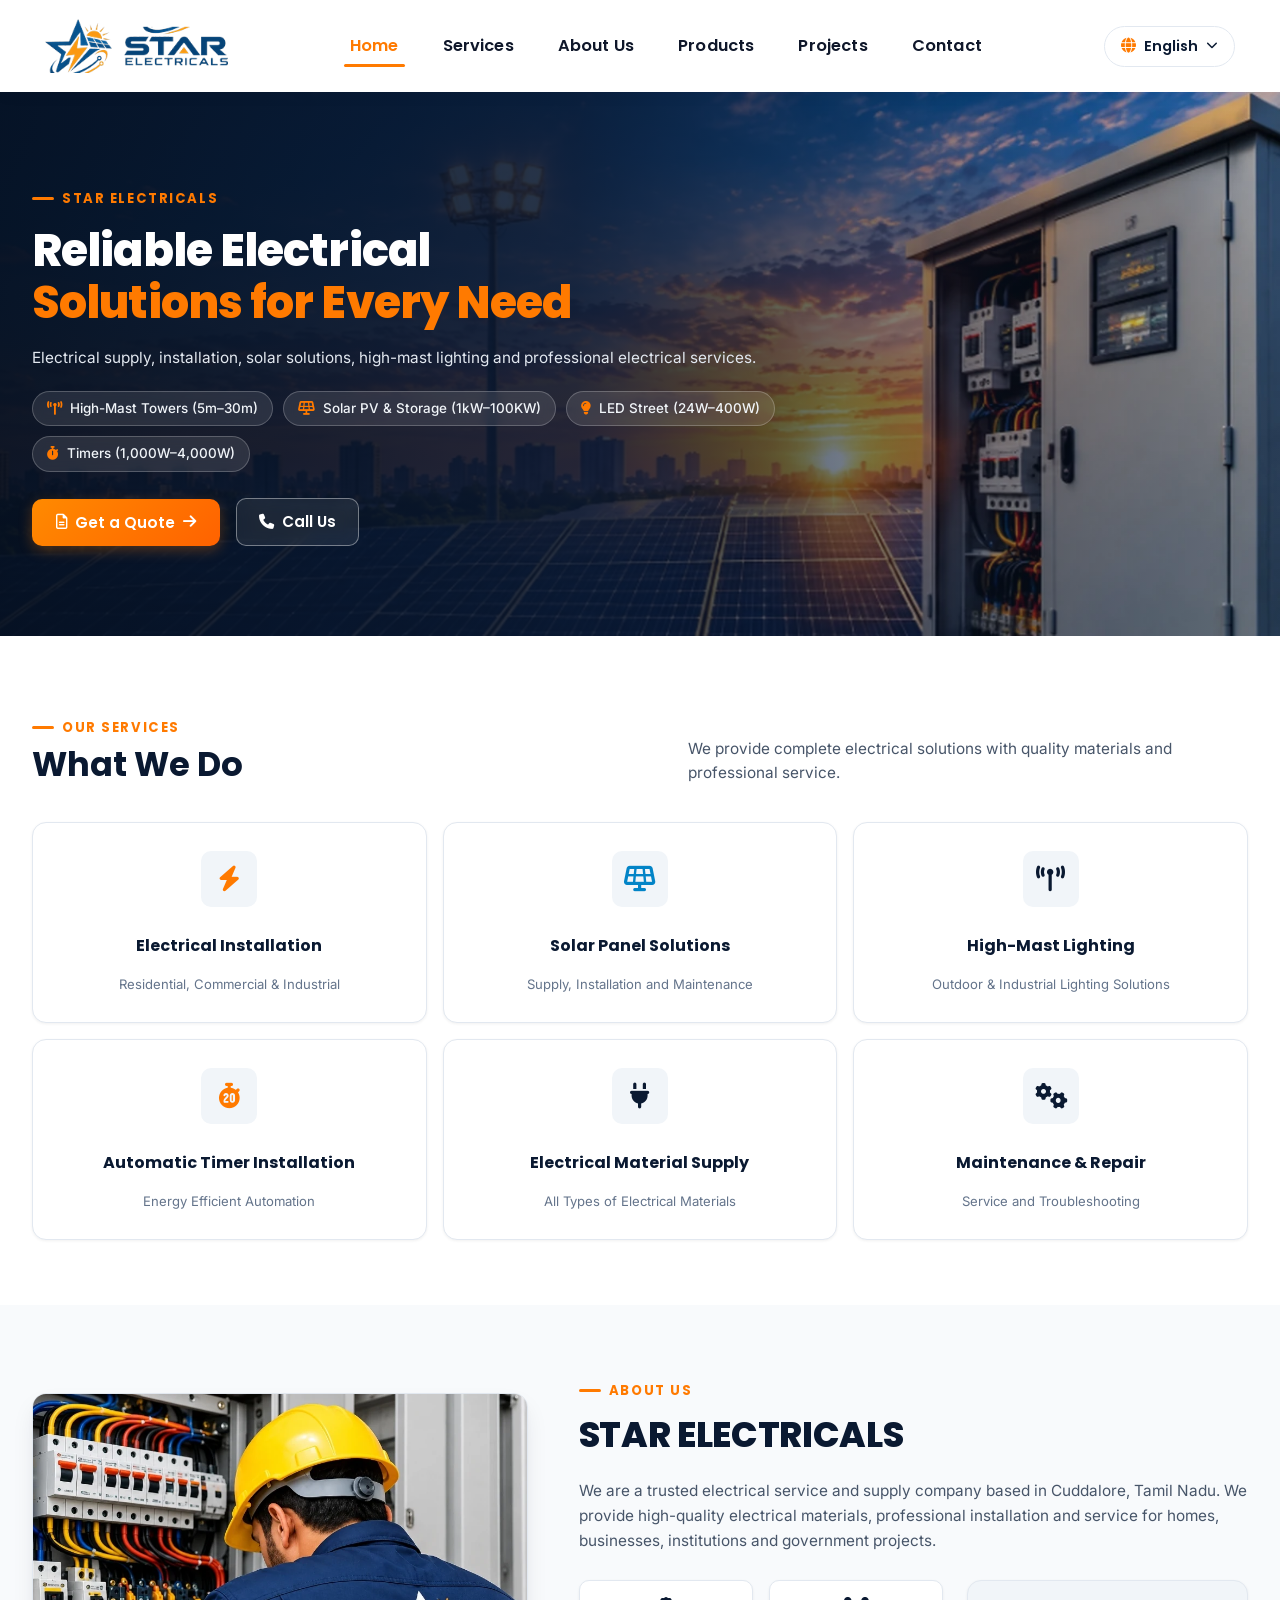
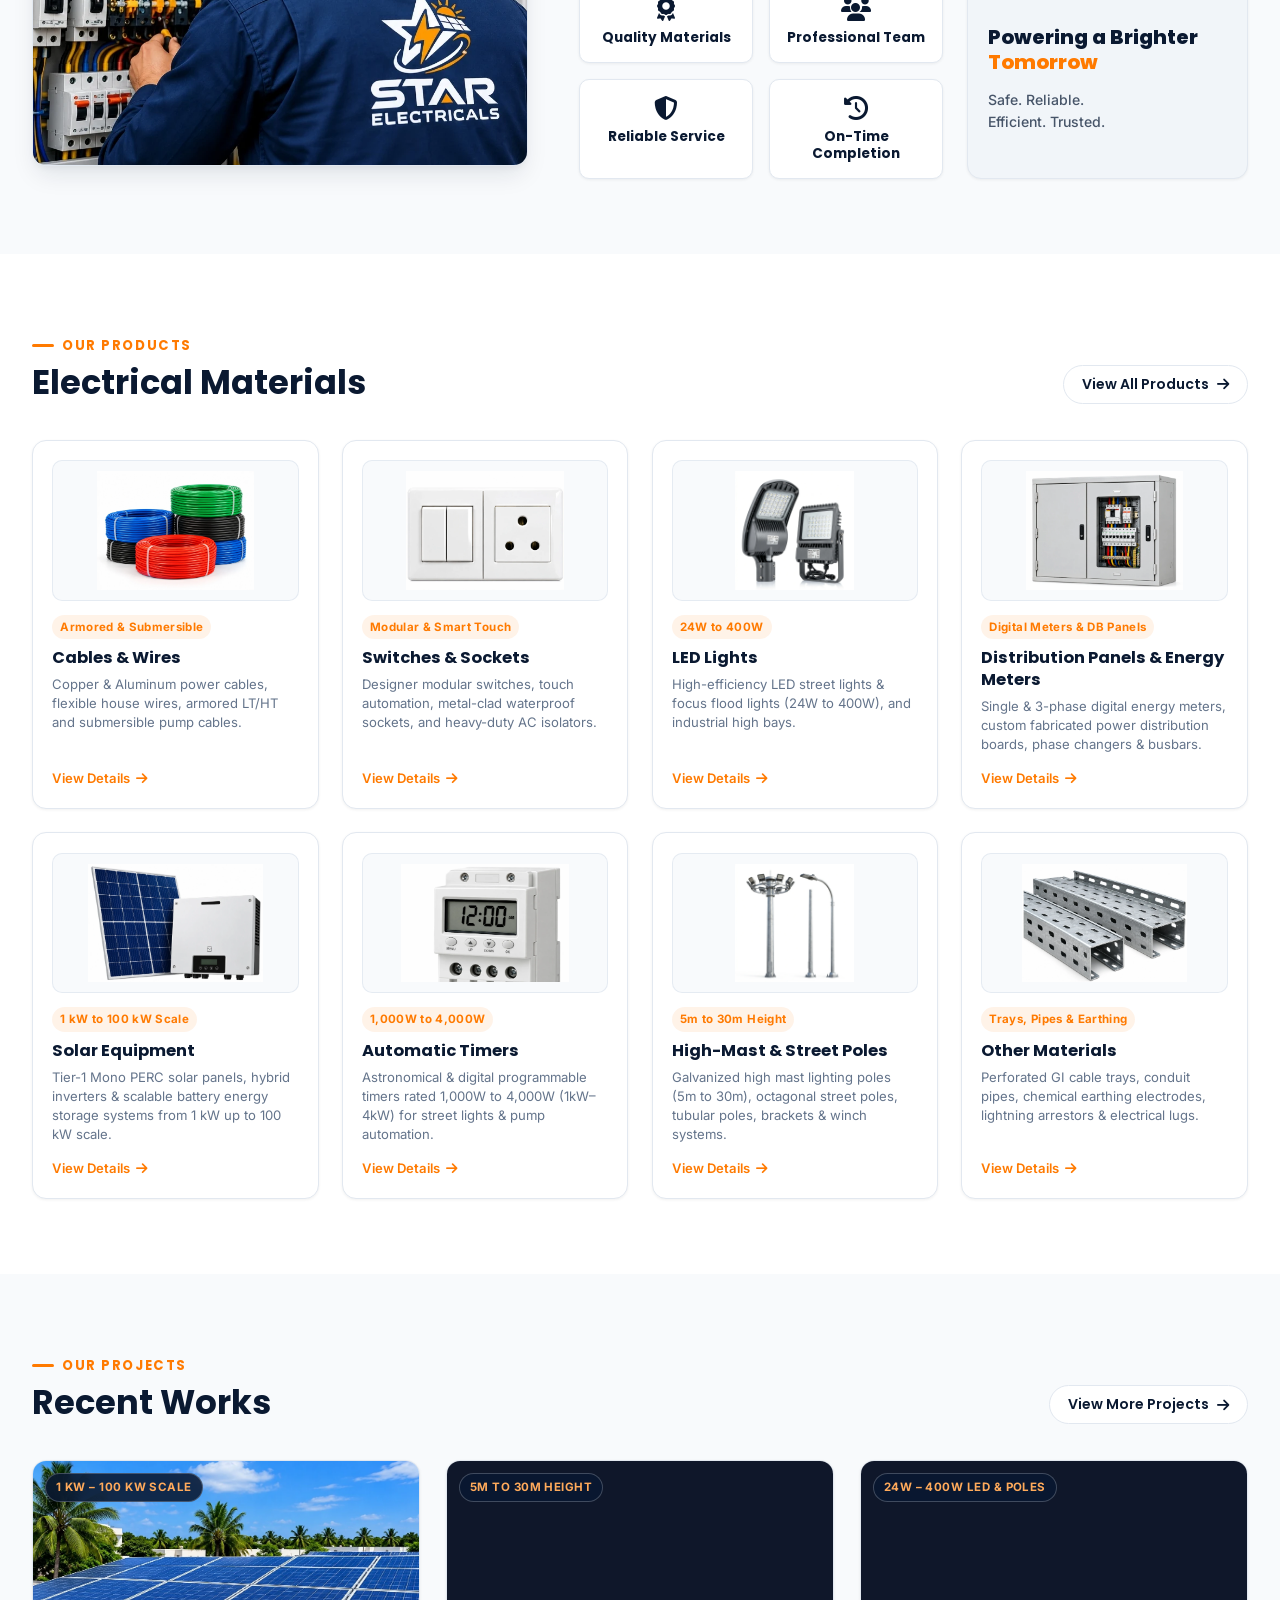
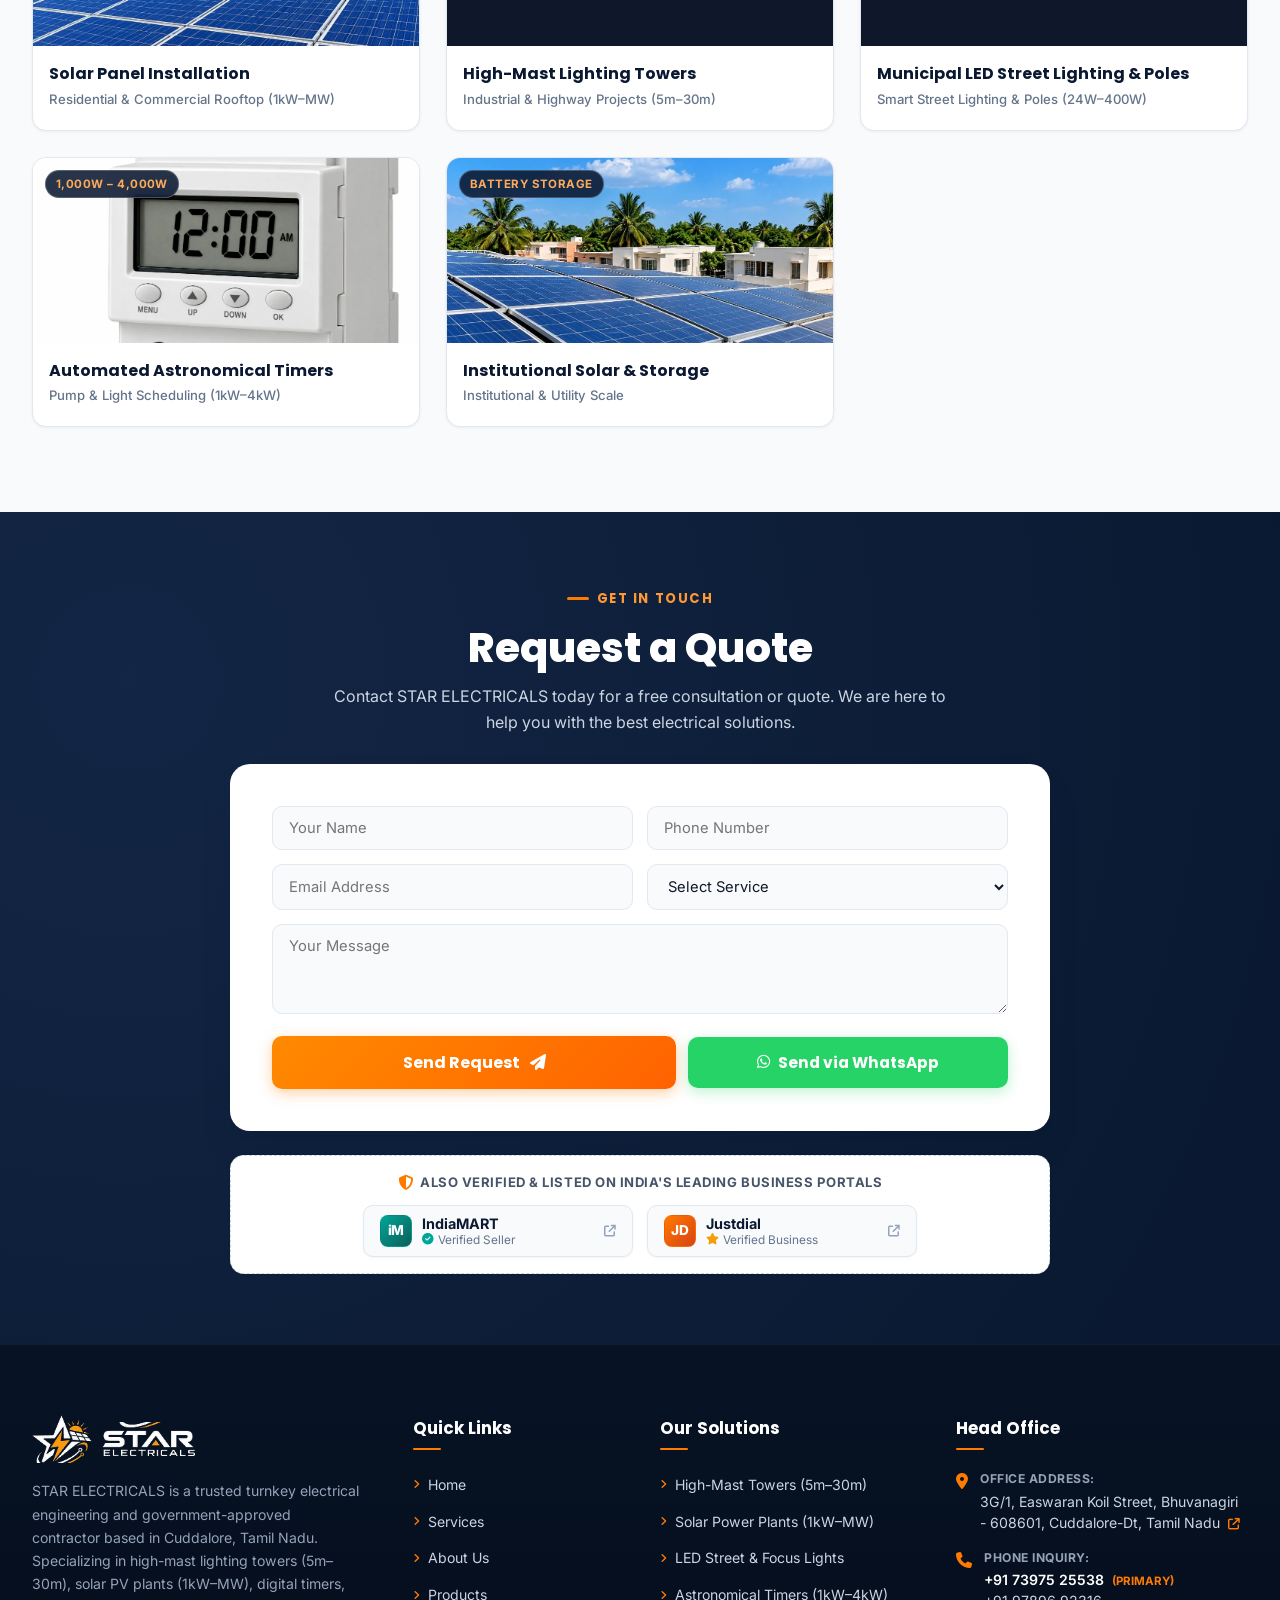
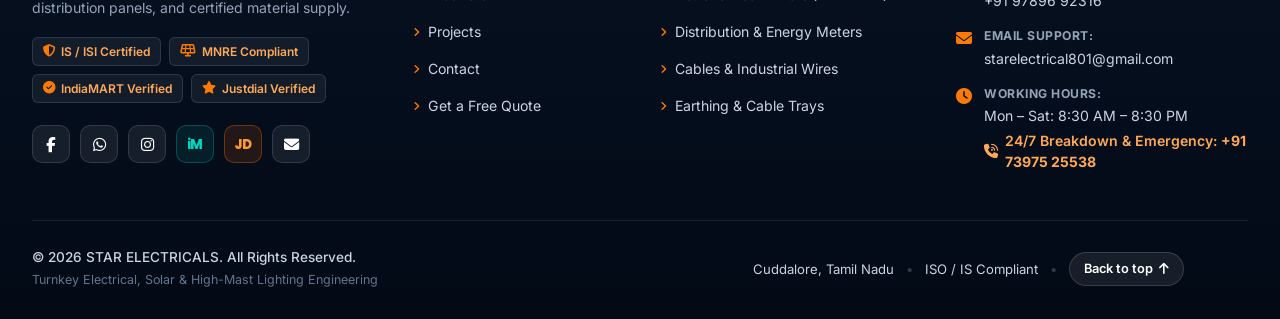
==== commit b53d8f16: "Updated project code" ====
--- a/index.html
+++ b/index.html
@@ -67,6 +67,23 @@
   "openingHours": "Mo-Sa 08:30-20:30"
 }
 </script>
+  <script type="application/ld+json">
+  {
+    "@context": "https://schema.org",
+    "@type": "Organization",
+    "@id": "https://www.starelectrical.net.in/#organization",
+    "name": "STAR ELECTRICALS",
+    "url": "https://www.starelectrical.net.in/",
+    "logo": "https://www.starelectrical.net.in/assets/images/logo-horizontal.png",
+    "email": "starelectrical801@gmail.com",
+    "telephone": "+91 73975 25538",
+    "sameAs": [
+      "https://www.facebook.com/share/1Vz6Le31kJ/",
+      "https://wa.me/917397525538",
+      "https://www.instagram.com/star_electrical801"
+    ]
+  }
+  </script>
   
   <!-- Google Fonts: Poppins, Inter & Indian language fonts -->
   <link rel="preconnect" href="https://fonts.googleapis.com">
@@ -364,7 +381,7 @@
 
         <div class="products-grid">
           <!-- Product 1: Cables & Wires -->
-          <div class="product-card" onclick="openProductModal('cables')">
+          <a class="product-card" href="/products/electrical-cables-wires/">
             <div class="product-image-container">
               <img src="assets/images/product-cables-hd.webp" alt="Cables & Wires" class="product-img" loading="lazy" decoding="async">
             </div>
@@ -377,10 +394,10 @@
                 <i class="fa-solid fa-arrow-right"></i>
               </div>
             </div>
-          </div>
+          </a>
 
           <!-- Product 2: Switches & Sockets -->
-          <div class="product-card" onclick="openProductModal('switches')">
+          <a class="product-card" href="/products/switches-sockets/">
             <div class="product-image-container">
               <img src="assets/images/product-switches-hd.webp" alt="Switches & Sockets" class="product-img" loading="lazy" decoding="async">
             </div>
@@ -393,10 +410,10 @@
                 <i class="fa-solid fa-arrow-right"></i>
               </div>
             </div>
-          </div>
+          </a>
 
           <!-- Product 3: LED Lights -->
-          <div class="product-card" onclick="openProductModal('led')">
+          <a class="product-card" href="/products/led-street-lights/">
             <div class="product-image-container">
               <img src="assets/images/product-led-hd.webp" alt="LED Lights" class="product-img" loading="lazy" decoding="async">
             </div>
@@ -409,10 +426,10 @@
                 <i class="fa-solid fa-arrow-right"></i>
               </div>
             </div>
-          </div>
+          </a>
 
           <!-- Product 4: Distribution Panels & Energy Meters -->
-          <div class="product-card" onclick="openProductModal('panels')">
+          <a class="product-card" href="/products/distribution-panels/">
             <div class="product-image-container">
               <img src="assets/images/product-panels-hd.webp" alt="Distribution Panels & Energy Meters" class="product-img" loading="lazy" decoding="async">
             </div>
@@ -425,10 +442,10 @@
                 <i class="fa-solid fa-arrow-right"></i>
               </div>
             </div>
-          </div>
+          </a>
 
           <!-- Product 5: Solar Equipment -->
-          <div class="product-card" onclick="openProductModal('solar')">
+          <a class="product-card" href="/products/solar-equipment/">
             <div class="product-image-container">
               <img src="assets/images/product-solar-hd.webp" alt="Solar Equipment" class="product-img" loading="lazy" decoding="async">
             </div>
@@ -441,10 +458,10 @@
                 <i class="fa-solid fa-arrow-right"></i>
               </div>
             </div>
-          </div>
+          </a>
 
           <!-- Product 6: Automatic Timers -->
-          <div class="product-card" onclick="openProductModal('timers')">
+          <a class="product-card" href="/products/automatic-timers/">
             <div class="product-image-container">
               <img src="assets/images/product-timers-hd.webp" alt="Automatic Timers" class="product-img" loading="lazy" decoding="async">
             </div>
@@ -457,10 +474,10 @@
                 <i class="fa-solid fa-arrow-right"></i>
               </div>
             </div>
-          </div>
+          </a>
 
           <!-- Product 7: High-Mast & Street Poles -->
-          <div class="product-card" onclick="openProductModal('poles')">
+          <a class="product-card" href="/products/high-mast-lighting-poles/">
             <div class="product-image-container">
               <img src="assets/images/product-pole-hd.webp" alt="High-Mast & Street Poles" class="product-img" loading="lazy" decoding="async">
             </div>
@@ -473,10 +490,10 @@
                 <i class="fa-solid fa-arrow-right"></i>
               </div>
             </div>
-          </div>
+          </a>
 
           <!-- Product 8: Other Materials -->
-          <div class="product-card" onclick="openProductModal('other')">
+          <a class="product-card" href="/products/electrical-accessories/">
             <div class="product-image-container">
               <img src="assets/images/product-other-hd.webp" alt="Other Materials" class="product-img" loading="lazy" decoding="async">
             </div>
@@ -489,7 +506,7 @@
                 <i class="fa-solid fa-arrow-right"></i>
               </div>
             </div>
-          </div>
+          </a>
         </div>
       </div>
     </section>
@@ -720,13 +737,13 @@
         <div class="footer-col">
           <h4 class="footer-col-title">Our Solutions</h4>
           <ul class="footer-links-list">
-            <li><a href="javascript:void(0)" onclick="openProductModal('poles')"><i class="fa-solid fa-angle-right"></i> <span>High-Mast Towers (5m–30m)</span></a></li>
-            <li><a href="javascript:void(0)" onclick="openProductModal('solar')"><i class="fa-solid fa-angle-right"></i> <span>Solar Power Plants (1kW–MW)</span></a></li>
-            <li><a href="javascript:void(0)" onclick="openProductModal('led')"><i class="fa-solid fa-angle-right"></i> <span>LED Street & Focus Lights</span></a></li>
-            <li><a href="javascript:void(0)" onclick="openProductModal('timers')"><i class="fa-solid fa-angle-right"></i> <span>Astronomical Timers (1kW–4kW)</span></a></li>
-            <li><a href="javascript:void(0)" onclick="openProductModal('panels')"><i class="fa-solid fa-angle-right"></i> <span>Distribution & Energy Meters</span></a></li>
-            <li><a href="javascript:void(0)" onclick="openProductModal('cables')"><i class="fa-solid fa-angle-right"></i> <span>Cables & Industrial Wires</span></a></li>
-            <li><a href="javascript:void(0)" onclick="openProductModal('other')"><i class="fa-solid fa-angle-right"></i> <span>Earthing & Cable Trays</span></a></li>
+            <li><a href="/products/high-mast-lighting-poles/"><i class="fa-solid fa-angle-right"></i> <span>High-Mast Towers (5m–30m)</span></a></li>
+            <li><a href="/products/solar-equipment/"><i class="fa-solid fa-angle-right"></i> <span>Solar Power Plants (1kW–MW)</span></a></li>
+            <li><a href="/products/led-street-lights/"><i class="fa-solid fa-angle-right"></i> <span>LED Street & Focus Lights</span></a></li>
+            <li><a href="/products/automatic-timers/"><i class="fa-solid fa-angle-right"></i> <span>Astronomical Timers (1kW–4kW)</span></a></li>
+            <li><a href="/products/distribution-panels/"><i class="fa-solid fa-angle-right"></i> <span>Distribution & Energy Meters</span></a></li>
+            <li><a href="/products/electrical-cables-wires/"><i class="fa-solid fa-angle-right"></i> <span>Cables & Industrial Wires</span></a></li>
+            <li><a href="/products/electrical-accessories/"><i class="fa-solid fa-angle-right"></i> <span>Earthing & Cable Trays</span></a></li>
           </ul>
         </div>
 
--- a/styles.css
+++ b/styles.css
@@ -878,6 +878,162 @@
   margin-top: auto;
 }
 
+/* Product detail pages */
+.product-detail-main {
+  min-height: calc(100vh - var(--header-height));
+  padding: 36px 0 72px;
+  background: var(--bg-main);
+}
+
+.product-breadcrumb {
+  display: flex;
+  flex-wrap: wrap;
+  align-items: center;
+  gap: 10px;
+  margin-bottom: 28px;
+  color: var(--text-muted);
+  font-size: 0.85rem;
+}
+
+.product-breadcrumb a:hover,
+.related-products a:hover {
+  color: var(--primary-orange);
+}
+
+.product-detail-hero {
+  display: grid;
+  grid-template-columns: minmax(0, 1.1fr) minmax(280px, 0.9fr);
+  align-items: center;
+  gap: clamp(28px, 5vw, 72px);
+  padding: clamp(24px, 5vw, 56px);
+  background: var(--bg-card);
+  border: 1px solid var(--border-light);
+  border-radius: var(--radius-xl);
+  box-shadow: var(--shadow-md);
+}
+
+.product-detail-copy .section-title {
+  margin: 4px 0 16px;
+}
+
+.product-detail-lead,
+.product-detail-content p {
+  color: var(--text-secondary);
+  line-height: 1.7;
+}
+
+.product-detail-range {
+  margin-top: 14px;
+  color: var(--primary-navy);
+  font-weight: 700;
+}
+
+.product-detail-actions {
+  display: flex;
+  flex-wrap: wrap;
+  gap: 12px;
+  margin-top: 24px;
+}
+
+.product-detail-image {
+  display: flex;
+  align-items: center;
+  justify-content: center;
+  min-height: 280px;
+  aspect-ratio: 4 / 3;
+  overflow: hidden;
+  padding: 16px;
+  background: #f8fafc;
+  border: 1px solid var(--border-light);
+  border-radius: var(--radius-lg);
+}
+
+.product-detail-image img {
+  width: 100%;
+  height: 100%;
+  object-fit: contain;
+}
+
+.product-detail-content {
+  display: grid;
+  grid-template-columns: repeat(2, minmax(0, 1fr));
+  gap: 24px;
+  margin-top: 28px;
+}
+
+.product-detail-content section,
+.related-products {
+  padding: 26px;
+  background: var(--bg-card);
+  border: 1px solid var(--border-light);
+  border-radius: var(--radius-lg);
+}
+
+.product-detail-content section:last-child {
+  grid-column: 1 / -1;
+}
+
+.product-detail-content h2,
+.related-products h2 {
+  margin-bottom: 14px;
+  color: var(--primary-navy);
+  font-family: var(--font-heading);
+  font-size: 1.2rem;
+}
+
+.product-detail-list {
+  display: grid;
+  gap: 10px;
+  padding-left: 20px;
+  color: var(--text-secondary);
+  line-height: 1.55;
+}
+
+.related-products {
+  margin-top: 24px;
+}
+
+.related-products ul {
+  display: flex;
+  flex-wrap: wrap;
+  gap: 12px 24px;
+  padding-left: 20px;
+  color: var(--text-secondary);
+}
+
+.product-detail-footer {
+  padding: 20px 0;
+  background: var(--navy-dark);
+  color: #cbd5e1;
+}
+
+.product-detail-footer .container {
+  display: flex;
+  flex-wrap: wrap;
+  justify-content: space-between;
+  gap: 12px;
+}
+
+.product-detail-footer a:first-child {
+  color: #ffffff;
+  font-weight: 700;
+}
+
+@media (max-width: 768px) {
+  .product-detail-main {
+    padding-top: 20px;
+  }
+
+  .product-detail-hero,
+  .product-detail-content {
+    grid-template-columns: 1fr;
+  }
+
+  .product-detail-content section:last-child {
+    grid-column: auto;
+  }
+}
+
 .product-card:hover .product-card-action {
   gap: 9px;
   color: var(--primary-orange-hover);
